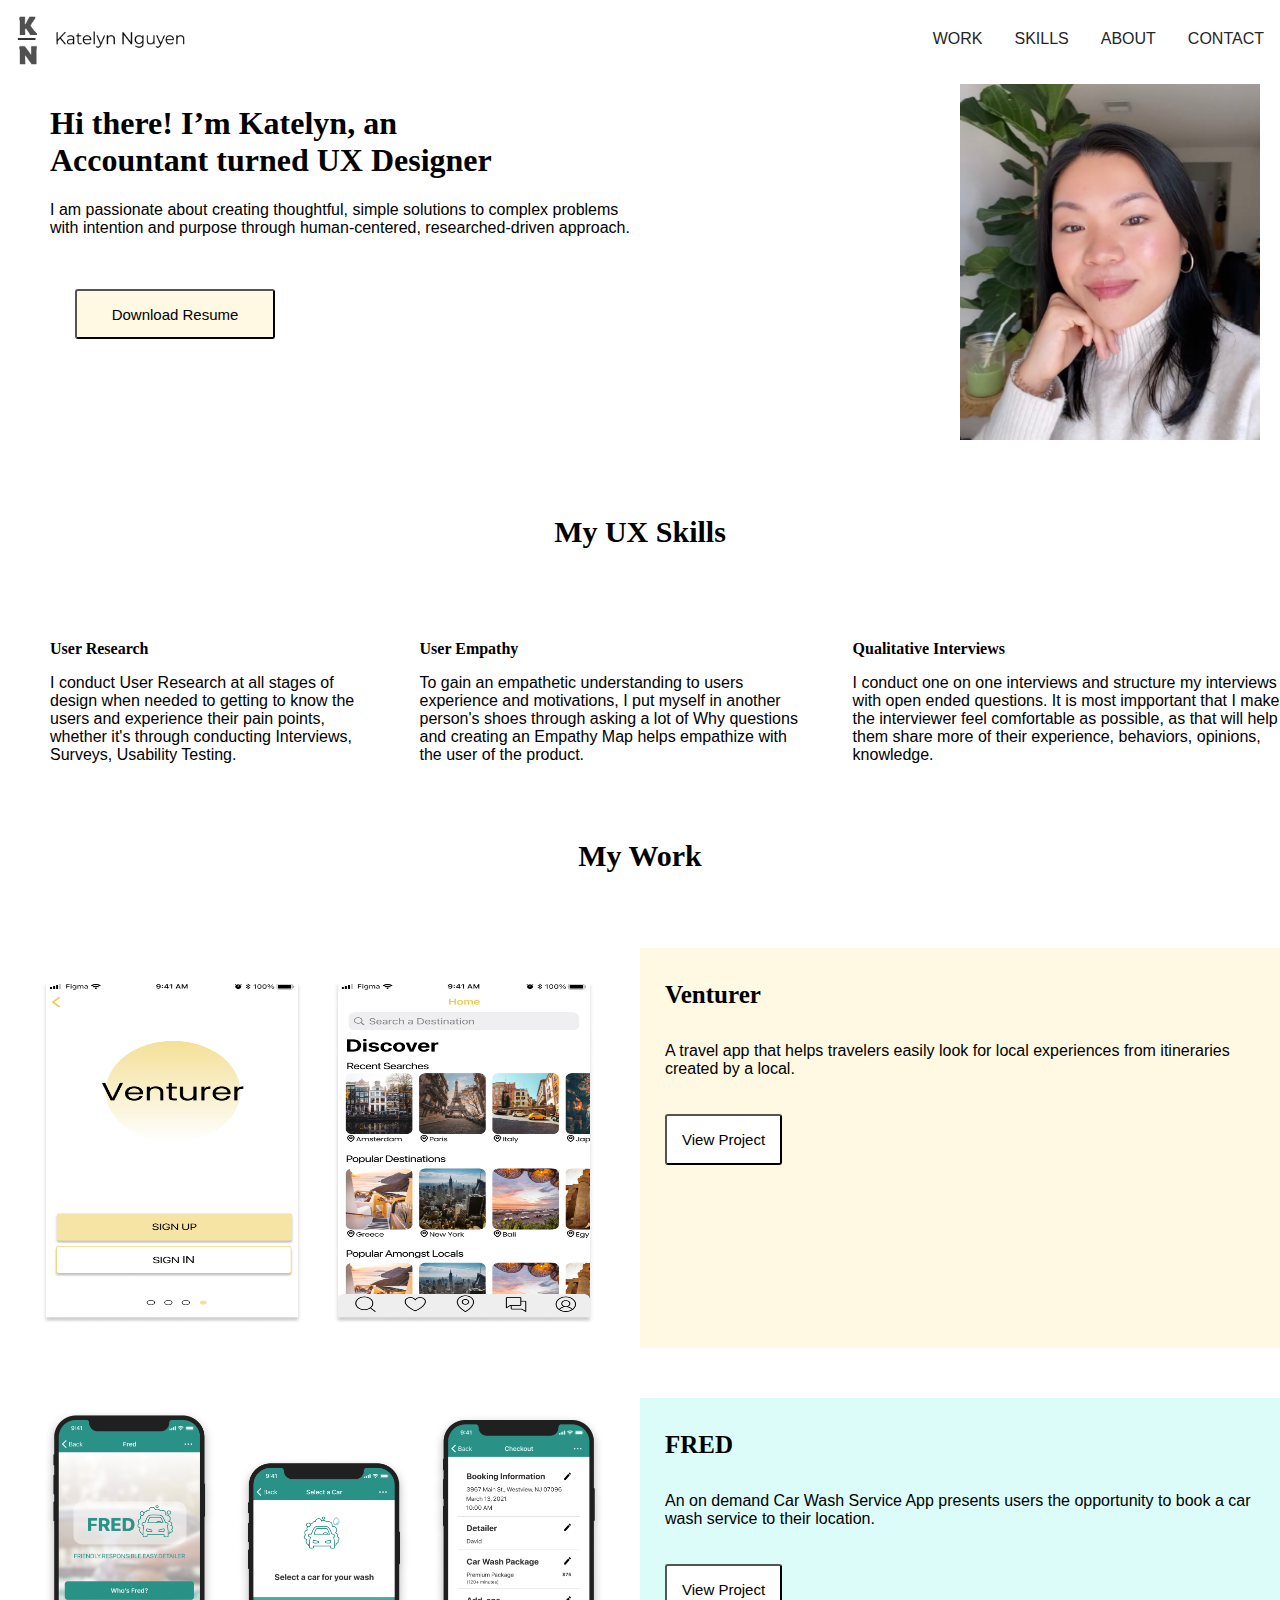
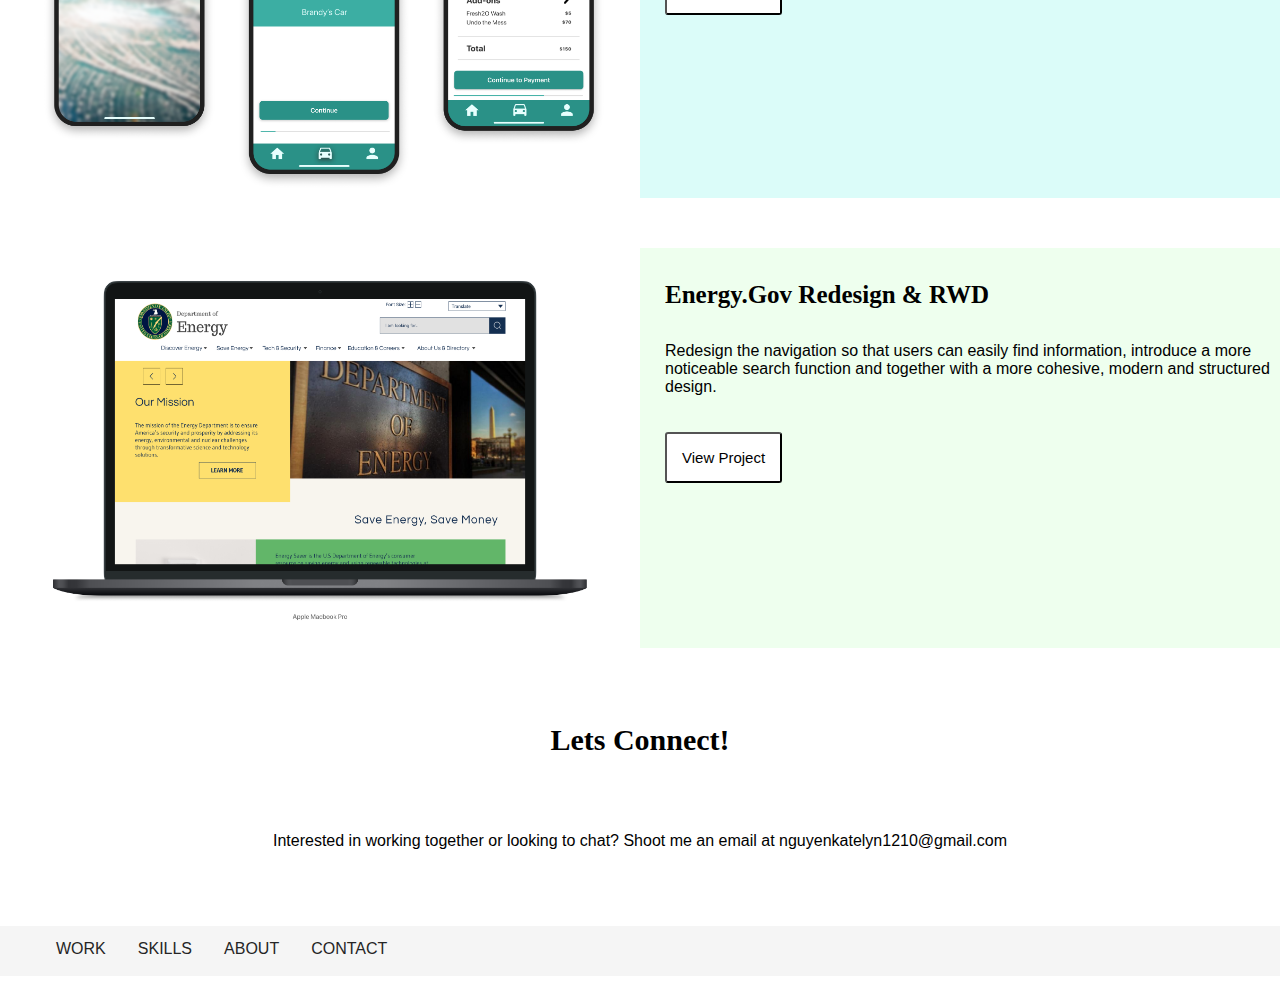
==== index.html @ 66f98d3b "old file" ====
<!DOCTYPE html>
<html lang="en">
<head>
  <link href="./CSS/style.css" rel="stylesheet" type="text/css">
  
  <meta charset="UTF-8">
  <meta name="viewport" content="width=device-width, initial-scale=1.0">
  <title>UX/UI HW19</title>

  <!-- Hotjar Tracking Code for https://katelyntn.github.io/UX_UI_HW_19/ -->
<script>
  (function(h,o,t,j,a,r){
      h.hj=h.hj||function(){(h.hj.q=h.hj.q||[]).push(arguments)};
      h._hjSettings={hjid:2462622,hjsv:6};
      a=o.getElementsByTagName('head')[0];
      r=o.createElement('script');r.async=1;
      r.src=t+h._hjSettings.hjid+j+h._hjSettings.hjsv;
      a.appendChild(r);
  })(window,document,'https://static.hotjar.com/c/hotjar-','.js?sv=');
</script>

</head>

<body>

  <header class="navigation">

    <nav>
        <img src="./images/Logo.png" alt="logo" height=80 width=200>
    <ul class="nav">
      <a href="#Work">Work</a>
      <a href="#Skills">Skills</a>
      <a href="#About">About</a>
      <a href="#Contact">Contact</a>
    </ul>
    
  </nav>
</header>

<div class="scrolling-box">

<section class="herosection">
    
  <div class="introcontainer">
    <h1>Hi there! I’m Katelyn, an Accountant turned UX Designer</H1>
    <p1>I am passionate about creating thoughtful, simple solutions to complex problems with intention and purpose through human-centered, researched-driven approach.</p>
      <button class="dlresumebutton">Download Resume</button>
    </div>

  <div class="imagecontainer">
    <img class="heroImg" src="images/Rectangle 9.png">
    <div>

  </section>

  <section id="Skills">
    <h2>My UX Skills</h2>
    <div class="flexContainer">
      <div>
        <h3>User Research</h3>
        <p2>I conduct User Research at all stages of design when needed to getting to know the users and experience their pain points, whether it's through conducting Interviews, Surveys, Usability Testing.
        </p>
      </div>
      <div>
        <h3>User Empathy</h3>
        <p2>To gain an empathetic understanding to users experience and motivations, I put myself in another person's shoes through asking a lot of Why questions and creating an Empathy Map helps empathize with the user of the product.
        </p>
      </div>
      <div>
        <h3>Qualitative Interviews</h3>
        <p2>I conduct one on one interviews and structure my interviews with open ended questions. It is most impportant that I make the interviewer feel comfortable as possible, as that will help them share more of their experience, behaviors, opinions, knowledge.
        </p>
      </div>
    </div>
    </div>
  </section>


  <section id="Work">
    <h2>My Work</h2>
    <div class="workGrid">

      <div class="img1">
        <img class="myworkimg" src="./images/Venturer.png" alt="project" height=300 width=500>
      </div>
      <div class="project1">
          <h4>Venturer</h4>
          <p>A travel app that helps travelers easily look for local experiences from itineraries created by a local.</p>
            <button>View Project</button>
        </div>

        <div class="img2">
          <img class="myworkimg" src="./images/FRED.png" alt="project" height=300 width=500>
        </div>
        <div class="project2">
          <h4>FRED</h4>
          <p>An on demand Car Wash Service App presents users the opportunity to book a car wash service to their location.</p>
            <button>View Project</button>
        </div>

        <div class="img3">
          <img class="myworkimg" src="./images/Energy.gov.png" alt="project" height=300 width=500>
        </div>
          <div class="project3">
          <h4>Energy.Gov Redesign & RWD</h4>
          <p>Redesign the navigation so that users can easily find information, introduce a more noticeable search function and together with a more cohesive, modern and structured design. </p>
          <button>View Project</button>
       </div>
      </div>
    </section>

    <section id="Contact">
      <h2>Lets Connect!</h2>
      <p3>Interested in working together or looking to chat? 
        Shoot me an email at nguyenkatelyn1210@gmail.com</p3>
    </section>

  </div>

<footer>
  <ul class="footer">
    <li><a href="#work">Work</a></li>
    <li><a href="#skills">Skills</a></li>
    <li><a href="#about">About</a></li>
    <li><a href="#contact">Contact</a></li>
  </ul>
</footer>
</body>

<script src="https://code.jquery.com/jquery-3.4.1.min.js"></script>
<script src="js/index.js"></script>

</html>
---- CSS/style.css ----
body{
    background-color:white;
    max-width: 1300px;
    margin: auto;
    height: 100vh;
  }

  .scolling-box {
    scroll-behavior: smooth;
  }
 
  ul {
    display:flex;
    float: right;
    height: 50px;
    list-style-type: none;
    background-color:white;
  }
  
  .footer {
    display:flex;
    width: 100%;
    flex-direction: row;
    list-style-type: none;
    background-color:whitesmoke;
    float:left;
  }
  
  .herosection {
    display: flex;
    width: 100%
  }

  .introcontainer {
  flex-direction:column;
  width:80%;
  }

  .imagecontainer {
  flex-direction:column;
  }
  
 a {
    display: inline-block;
    font-family:'Mulish', sans-serif;
    font-weight: 100;
    color:#252525;
    text-align: center;
    padding: 14px 16px;
    text-decoration:none;
    text-transform:uppercase;
  }
  
 a:hover {
    color:rgb(255, 191, 71);
  }

    
    .div1 {
      width: 100%;
      height: 500px;
      border: 2px black;
      background-color:white;

    }
    .heroImg {
      width: 300px;
      display:inline-block;
      float: right;
      margin-right: 20px;
    }


    .div2 {
      width: 500px;
      height: 500px;
      border: 2ps black;
    }
    
    h1 {
      display:inline-flex;
      font-family: 'Lora', serif;
      font-size:xx-large;
      margin-left:50px;
      width:450px;
    }

    p1 {
      display: flex;
      flex-direction: column;
      font-family:'Mulish', sans-serif;
      font-size: 16px;
      font-weight: 100;
      width: 600px;
      height: 200px;
      margin-left: 50px;
    }

  .dlresumebutton{
    width:200px;
    height: 50px;
    background-color:#FFF9E3;
    border-radius:3px;
  }

  button:hover {
    background-color:black;
    color:whitesmoke;
  }

  /* <!--  My UX Skills section coded using CSS flex --> */

  .flexContainer{
    display: inline-flex;
    flex-direction:row;
  }

  h2 {
    font-family:'Lora', serif;
    font-size:30px;
    text-align:center;
    padding:50px;
  }

  h3 {
    font-family:'Lora', serif;
    font-size:16px;
    margin-left: 50px;
  }

  section p2 {
    display:flex;
    font-family:'Mulish', sans-serif;
    font-weight: 100;
    width: 30% 30% 30%;
    margin-left: 50px;
  }

  /* <!-- My Work Section Constructed using CSS Grid --> */
  .workGrid {
    display: grid;
    grid-template-columns: 50% 50%;
    grid-template-rows: 400px 400px 400px;
    grid-row-gap: 50px;
  }

  .workGrid img {
    width: 100%;
    height: 100%;
    display: block;
  }

  .project1{
    background-color:#FFF9E3;

  }

  .project2{
    background-color:#DBFCF9;
  }

  .project3{
    background-color:#EEFFEE;
  }

  h4{
    font-size:25px;
    margin-left: 25px;
  }

  .workGrid p{
    margin-left: 25px;
    font-family:'Mulish', sans-serif;
    font-weight: 100;
  }


  button{
    padding: 15px;
    margin-top: 20px;
    margin-left: 25px;
    background-color:white;
    font-size: 15px;
    border-radius: 3px;
  }

  p3 {
    display: block;
    text-align: center;
    margin-bottom: 60px;
    font-family:'Mulish', sans-serif;
    font-weight: 100;

  }
  

  @media only screen and (max-width:600px){
    .flexContainer {
      flex-direction: column;
    }

    .introContainer {
      flex-direction: column;
    }

    .workGrid{
      grid-template-columns:1fr;
    }

    .herosection {
      flex-direction: column;
      line-height:150%;
    }

  }
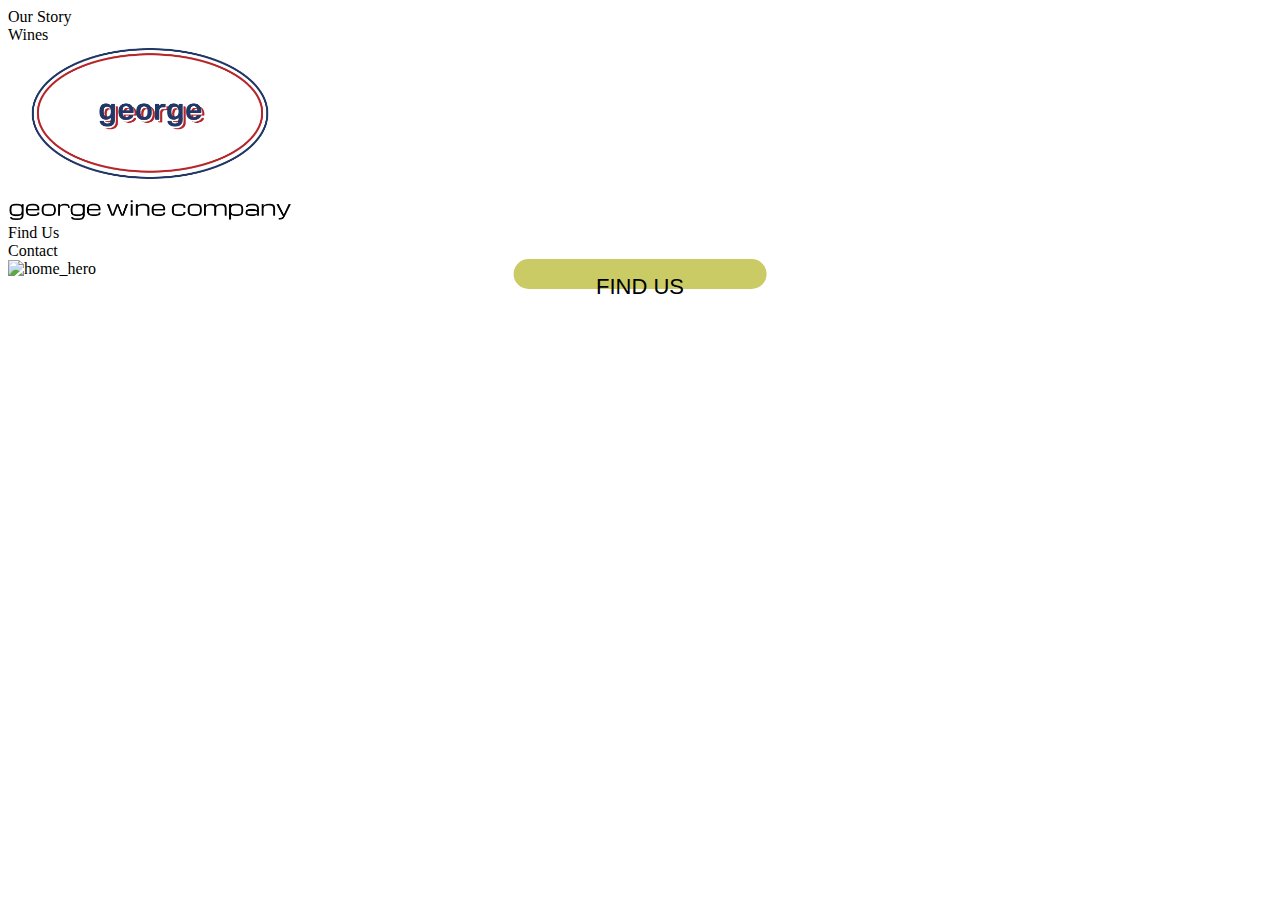
==== commit f132345b: "Add files via upload" ====
--- a/index.html
+++ b/index.html
@@ -6,7 +6,7 @@
   <meta charset="UTF-8">
   <meta name="viewport" content="width=device-width, initial-scale=1.0">
   <title>UX/UI HW19</title>
-
+  <link href="https://cdn.jsdelivr.net/npm/bootstrap@5.0.2/dist/css/bootstrap.min.css" rel="stylesheet" integrity="sha384-EVSTQN3/azprG1Anm3QDgpJLIm9Nao0Yz1ztcQTwFspd3yD65VohhpuuCOmLASjC" crossorigin="anonymous">
   <!-- Hotjar Tracking Code for https://katelyntn.github.io/UX_UI_HW_19/ -->
 <script>
   (function(h,o,t,j,a,r){
@@ -22,109 +22,26 @@
 </head>
 
 <body>
+<div class="container">
+  <div class="row my-custom-row justify-content-center align-items-center">
+    <div class="col">Our Story</div>
+    <div class="col">Wines</div>
+    <div class="col"><img src="./images/george_logo_primary.png" alt="george_logo" height="176px"></div>
+    <div class="col">Find Us</div>
+    <div class="col">Contact</div>
+  </div>
+</div>
+  
+<div class="hero">
+  <span class="border-top"></span>
+  <span class="border border-1"></span>
 
-  <header class="navigation">
-
-    <nav>
-        <img src="./images/Logo.png" alt="logo" height=80 width=200>
-    <ul class="nav">
-      <a href="#Work">Work</a>
-      <a href="#Skills">Skills</a>
-      <a href="#About">About</a>
-      <a href="#Contact">Contact</a>
-    </ul>
-    
-  </nav>
-</header>
-
-<div class="scrolling-box">
-
-<section class="herosection">
-    
-  <div class="introcontainer">
-    <h1>Hi there! I’m Katelyn, an Accountant turned UX Designer</H1>
-    <p1>I am passionate about creating thoughtful, simple solutions to complex problems with intention and purpose through human-centered, researched-driven approach.</p>
-      <button class="dlresumebutton">Download Resume</button>
+  <div class="row">
+    <img src="./images/hero_home.png" class="img-fluid" alt="home_hero">
+    <button class="btn">FIND US</button>
     </div>
-
-  <div class="imagecontainer">
-    <img class="heroImg" src="images/Rectangle 9.png">
-    <div>
-
-  </section>
-
-  <section id="Skills">
-    <h2>My UX Skills</h2>
-    <div class="flexContainer">
-      <div>
-        <h3>User Research</h3>
-        <p2>I conduct User Research at all stages of design when needed to getting to know the users and experience their pain points, whether it's through conducting Interviews, Surveys, Usability Testing.
-        </p>
-      </div>
-      <div>
-        <h3>User Empathy</h3>
-        <p2>To gain an empathetic understanding to users experience and motivations, I put myself in another person's shoes through asking a lot of Why questions and creating an Empathy Map helps empathize with the user of the product.
-        </p>
-      </div>
-      <div>
-        <h3>Qualitative Interviews</h3>
-        <p2>I conduct one on one interviews and structure my interviews with open ended questions. It is most impportant that I make the interviewer feel comfortable as possible, as that will help them share more of their experience, behaviors, opinions, knowledge.
-        </p>
-      </div>
-    </div>
-    </div>
-  </section>
-
-
-  <section id="Work">
-    <h2>My Work</h2>
-    <div class="workGrid">
-
-      <div class="img1">
-        <img class="myworkimg" src="./images/Venturer.png" alt="project" height=300 width=500>
-      </div>
-      <div class="project1">
-          <h4>Venturer</h4>
-          <p>A travel app that helps travelers easily look for local experiences from itineraries created by a local.</p>
-            <button>View Project</button>
-        </div>
-
-        <div class="img2">
-          <img class="myworkimg" src="./images/FRED.png" alt="project" height=300 width=500>
-        </div>
-        <div class="project2">
-          <h4>FRED</h4>
-          <p>An on demand Car Wash Service App presents users the opportunity to book a car wash service to their location.</p>
-            <button>View Project</button>
-        </div>
-
-        <div class="img3">
-          <img class="myworkimg" src="./images/Energy.gov.png" alt="project" height=300 width=500>
-        </div>
-          <div class="project3">
-          <h4>Energy.Gov Redesign & RWD</h4>
-          <p>Redesign the navigation so that users can easily find information, introduce a more noticeable search function and together with a more cohesive, modern and structured design. </p>
-          <button>View Project</button>
-       </div>
-      </div>
-    </section>
-
-    <section id="Contact">
-      <h2>Lets Connect!</h2>
-      <p3>Interested in working together or looking to chat? 
-        Shoot me an email at nguyenkatelyn1210@gmail.com</p3>
-    </section>
-
   </div>
-
-<footer>
-  <ul class="footer">
-    <li><a href="#work">Work</a></li>
-    <li><a href="#skills">Skills</a></li>
-    <li><a href="#about">About</a></li>
-    <li><a href="#contact">Contact</a></li>
-  </ul>
-</footer>
+</div>
 </body>
 
 <script src="https://code.jquery.com/jquery-3.4.1.min.js"></script>
--- a/CSS/style.css
+++ b/CSS/style.css
@@ -1,216 +1,50 @@
+/* Container needed to position the button. Adjust the width as needed */
+.hero {
+  position: relative;
+  width: 100%;
+}
 
-body{
-    background-color:white;
-    max-width: 1300px;
-    margin: auto;
-    height: 100vh;
-  }
+/* Make the image responsive */
+.hero img {
+  width: 100%;
+  height: auto;
+}
 
-  .scolling-box {
-    scroll-behavior: smooth;
-  }
- 
-  ul {
-    display:flex;
-    float: right;
-    height: 50px;
-    list-style-type: none;
-    background-color:white;
-  }
-  
-  .footer {
-    display:flex;
-    width: 100%;
-    flex-direction: row;
-    list-style-type: none;
-    background-color:whitesmoke;
-    float:left;
-  }
-  
-  .herosection {
-    display: flex;
-    width: 100%
-  }
+/* Style the button and place it in the middle of the container/image */
+.hero .btn {
+  text-align: center;
+  width: 20%;
+  height: 10%;
+  position: absolute;
+  top: 80%;
+  left: 50%;
+  transform: translate(-50%, -50%);
+  -ms-transform: translate(-50%, -50%);
+  background-color: #CACB65;
+  color: black;
+  font-size: 22px;
+  padding: 15px 24px;
+  border: none;
+  cursor: pointer;
+  border-radius: 25px;
+}
+.btn {
+  text-align: center;}
 
-  .introcontainer {
-  flex-direction:column;
-  width:80%;
-  }
-
-  .imagecontainer {
-  flex-direction:column;
-  }
-  
- a {
-    display: inline-block;
-    font-family:'Mulish', sans-serif;
-    font-weight: 100;
-    color:#252525;
-    text-align: center;
-    padding: 14px 16px;
-    text-decoration:none;
-    text-transform:uppercase;
-  }
-  
- a:hover {
-    color:rgb(255, 191, 71);
-  }
-
-    
-    .div1 {
-      width: 100%;
-      height: 500px;
-      border: 2px black;
-      background-color:white;
-
-    }
-    .heroImg {
-      width: 300px;
-      display:inline-block;
-      float: right;
-      margin-right: 20px;
-    }
-
-
-    .div2 {
-      width: 500px;
-      height: 500px;
-      border: 2ps black;
-    }
-    
-    h1 {
-      display:inline-flex;
-      font-family: 'Lora', serif;
-      font-size:xx-large;
-      margin-left:50px;
-      width:450px;
-    }
-
-    p1 {
-      display: flex;
-      flex-direction: column;
-      font-family:'Mulish', sans-serif;
-      font-size: 16px;
-      font-weight: 100;
-      width: 600px;
-      height: 200px;
-      margin-left: 50px;
-    }
-
-  .dlresumebutton{
-    width:200px;
-    height: 50px;
-    background-color:#FFF9E3;
-    border-radius:3px;
-  }
-
-  button:hover {
-    background-color:black;
-    color:whitesmoke;
-  }
-
-  /* <!--  My UX Skills section coded using CSS flex --> */
-
-  .flexContainer{
-    display: inline-flex;
-    flex-direction:row;
-  }
-
-  h2 {
-    font-family:'Lora', serif;
-    font-size:30px;
-    text-align:center;
-    padding:50px;
-  }
-
-  h3 {
-    font-family:'Lora', serif;
-    font-size:16px;
-    margin-left: 50px;
-  }
-
-  section p2 {
-    display:flex;
-    font-family:'Mulish', sans-serif;
-    font-weight: 100;
-    width: 30% 30% 30%;
-    margin-left: 50px;
-  }
-
-  /* <!-- My Work Section Constructed using CSS Grid --> */
-  .workGrid {
-    display: grid;
-    grid-template-columns: 50% 50%;
-    grid-template-rows: 400px 400px 400px;
-    grid-row-gap: 50px;
-  }
-
-  .workGrid img {
-    width: 100%;
-    height: 100%;
-    display: block;
-  }
-
-  .project1{
-    background-color:#FFF9E3;
-
-  }
-
-  .project2{
-    background-color:#DBFCF9;
-  }
-
-  .project3{
-    background-color:#EEFFEE;
-  }
-
-  h4{
-    font-size:25px;
-    margin-left: 25px;
-  }
-
-  .workGrid p{
-    margin-left: 25px;
-    font-family:'Mulish', sans-serif;
-    font-weight: 100;
-  }
-
-
-  button{
-    padding: 15px;
-    margin-top: 20px;
-    margin-left: 25px;
-    background-color:white;
-    font-size: 15px;
-    border-radius: 3px;
-  }
-
-  p3 {
-    display: block;
-    text-align: center;
-    margin-bottom: 60px;
-    font-family:'Mulish', sans-serif;
-    font-weight: 100;
-
-  }
-  
-
-  @media only screen and (max-width:600px){
-    .flexContainer {
-      flex-direction: column;
-    }
-
-    .introContainer {
-      flex-direction: column;
-    }
-
-    .workGrid{
-      grid-template-columns:1fr;
-    }
-
-    .herosection {
-      flex-direction: column;
-      line-height:150%;
-    }
-
-  }+.hero .btn:hover {
+  box-shadow: 0 4px 8px 0 rgba(0, 0, 0, 0.2), 0 6px 20px 0 rgba(0, 0, 0, 0.19);
+  width: 20%;
+  height: 10%;
+  position: absolute;
+  top: 80%;
+  left: 50%;
+  transform: translate(-50%, -50%);
+  -ms-transform: translate(-50%, -50%);
+  background-color: #CACB65;
+  color: black;
+  font-size: 22px;
+  padding: 15px 24px;
+  border: none;
+  cursor: pointer;
+  border-radius: 20px;
+}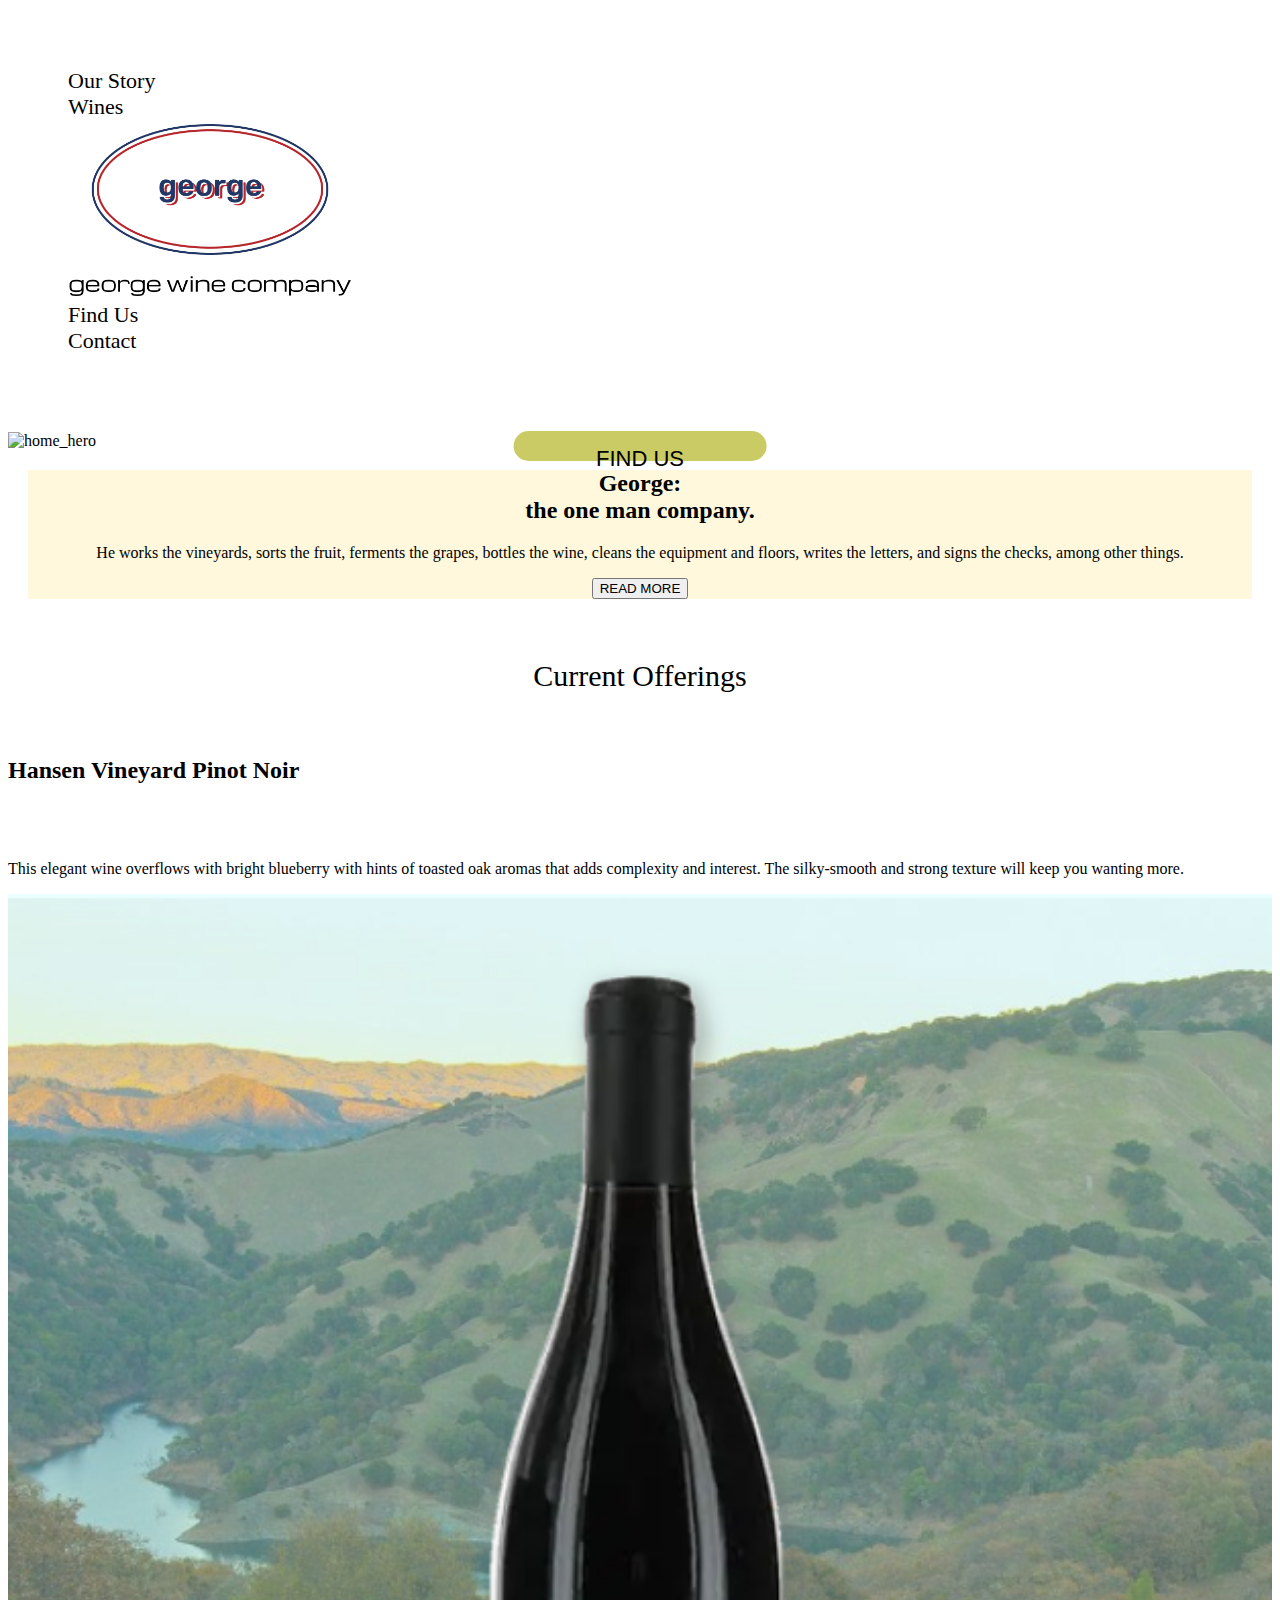
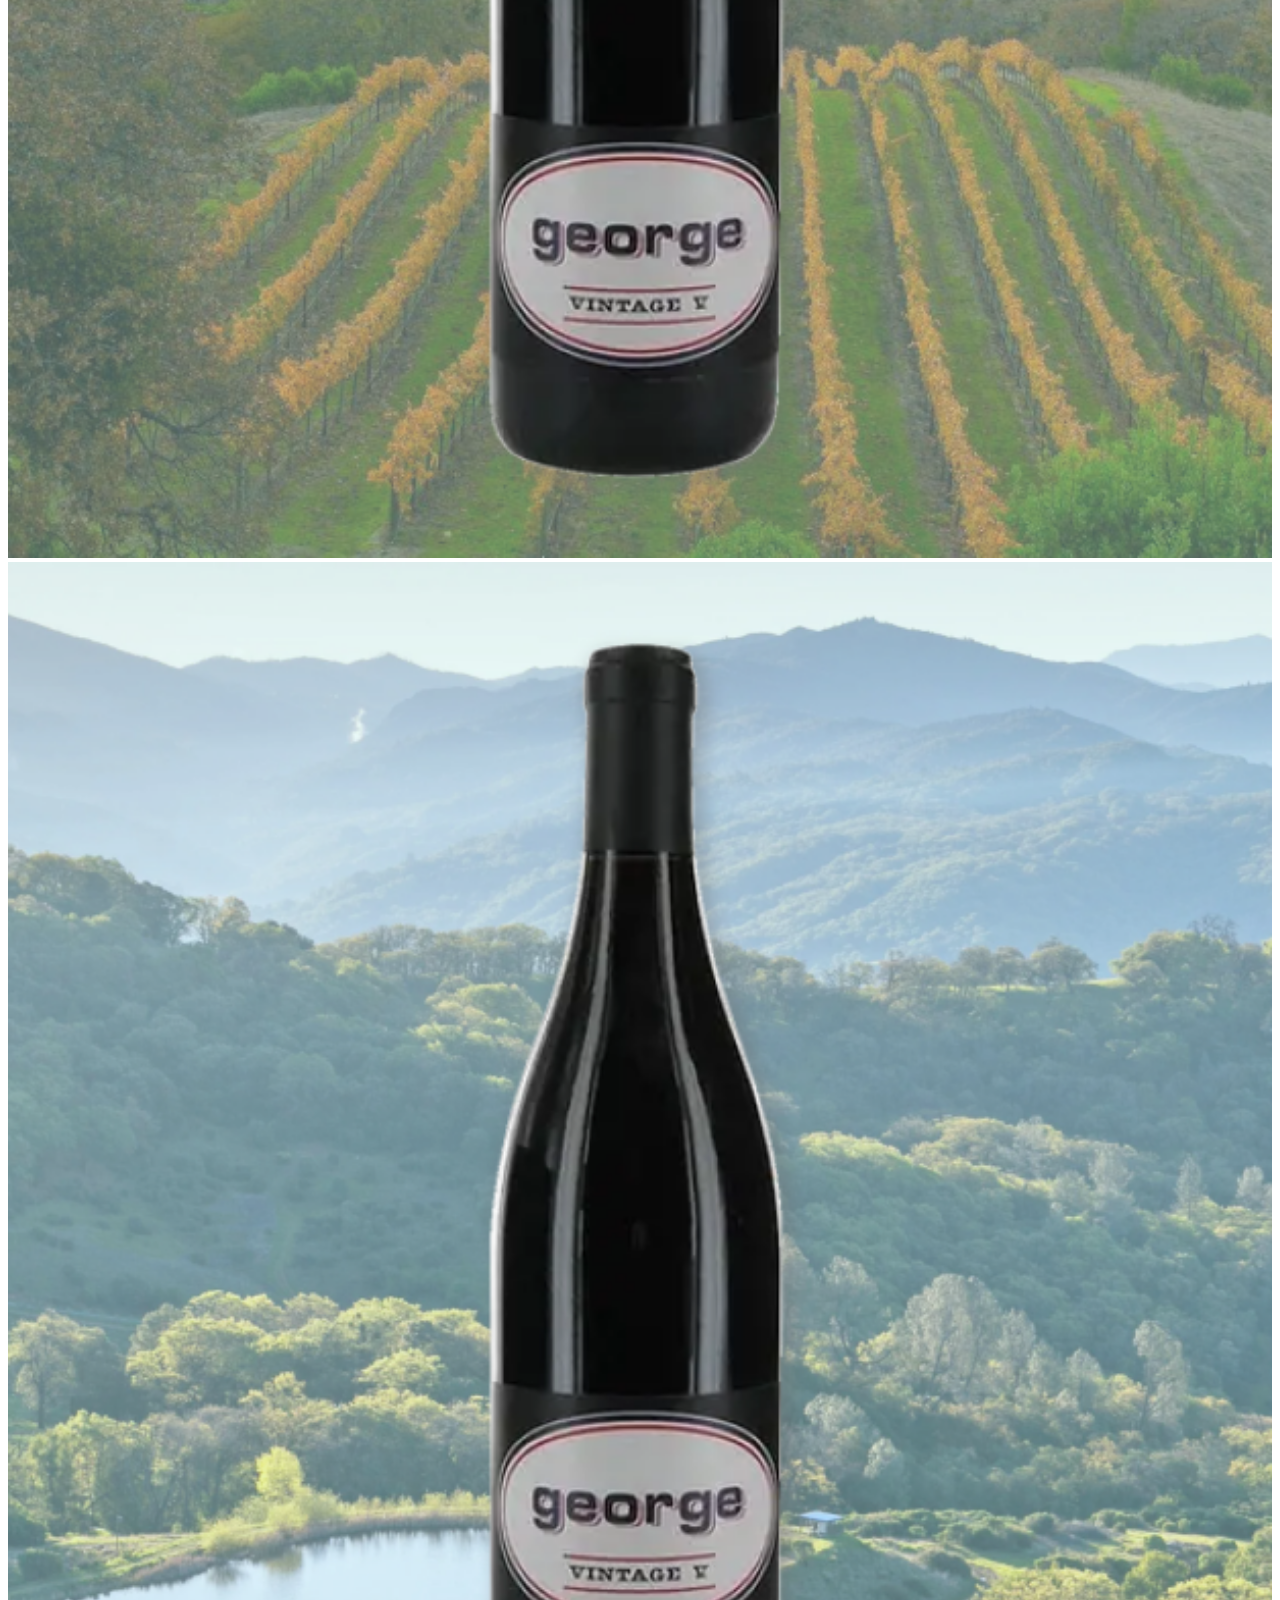
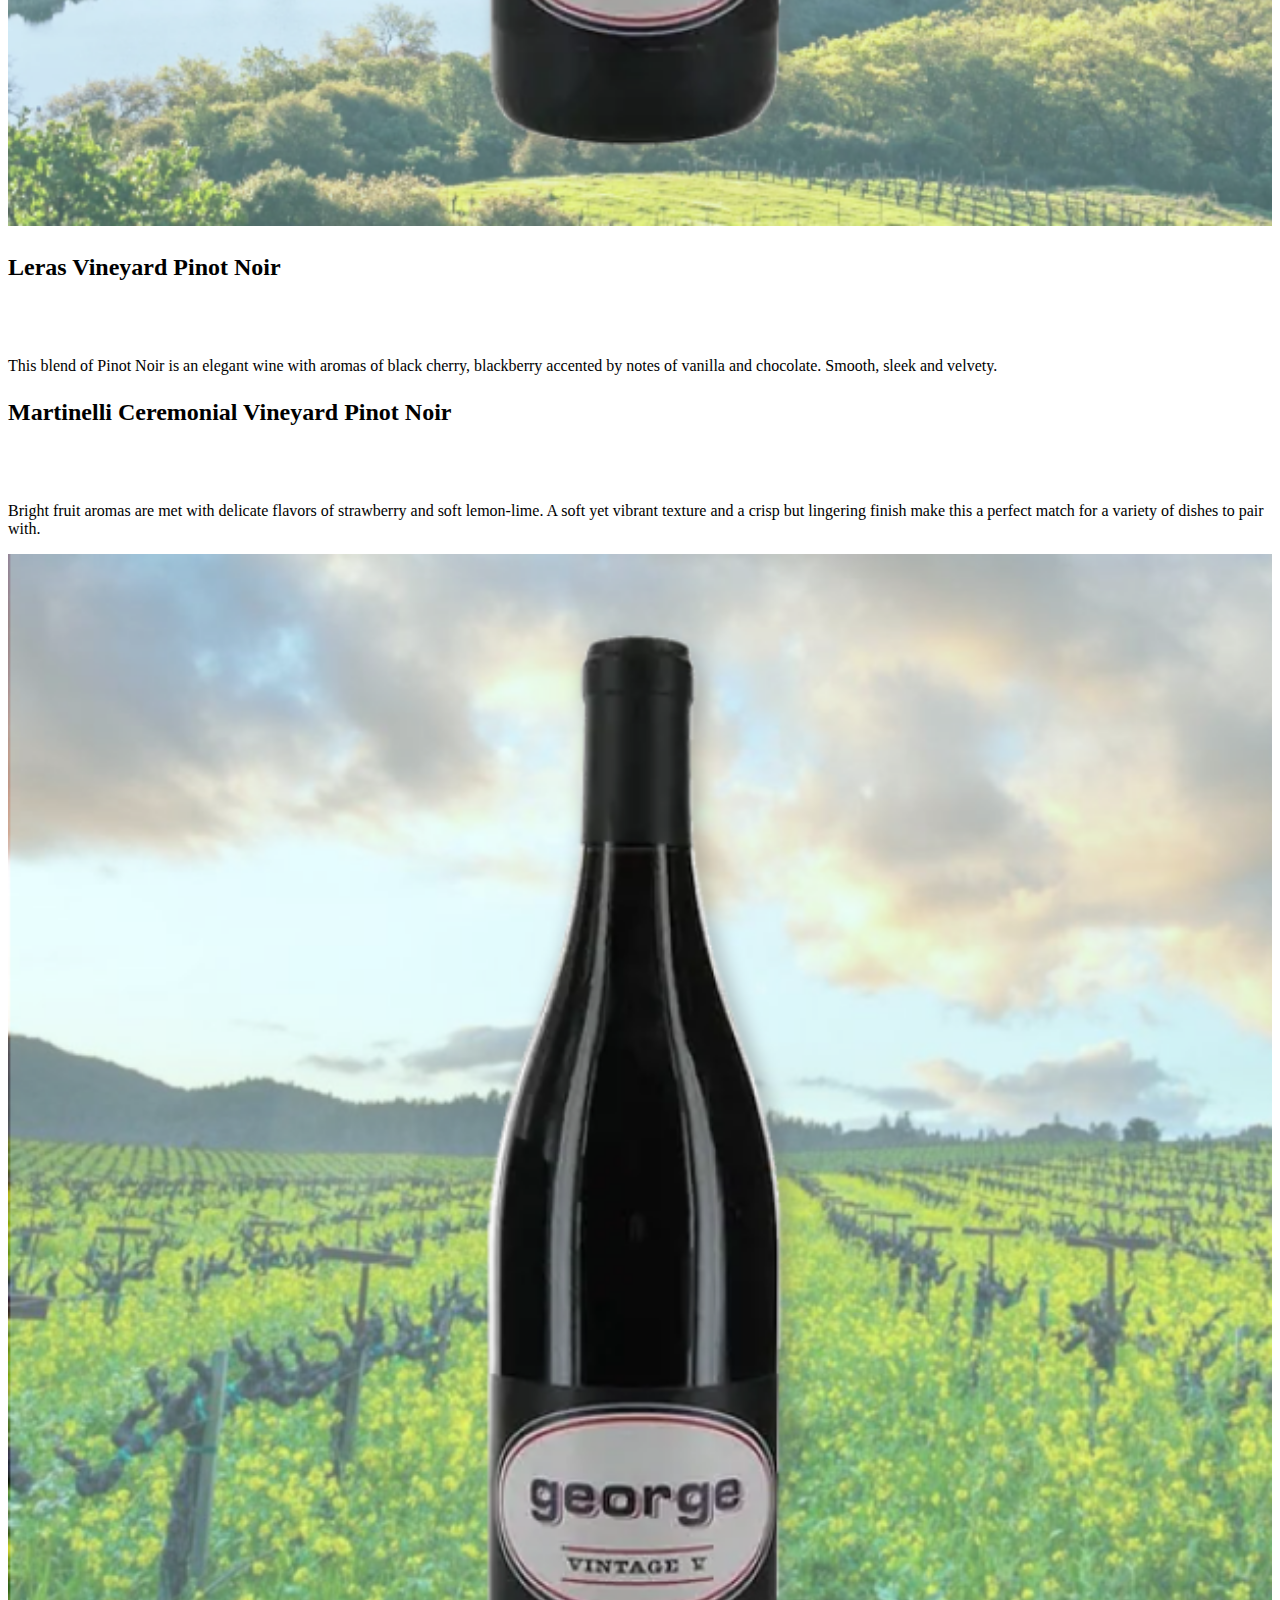
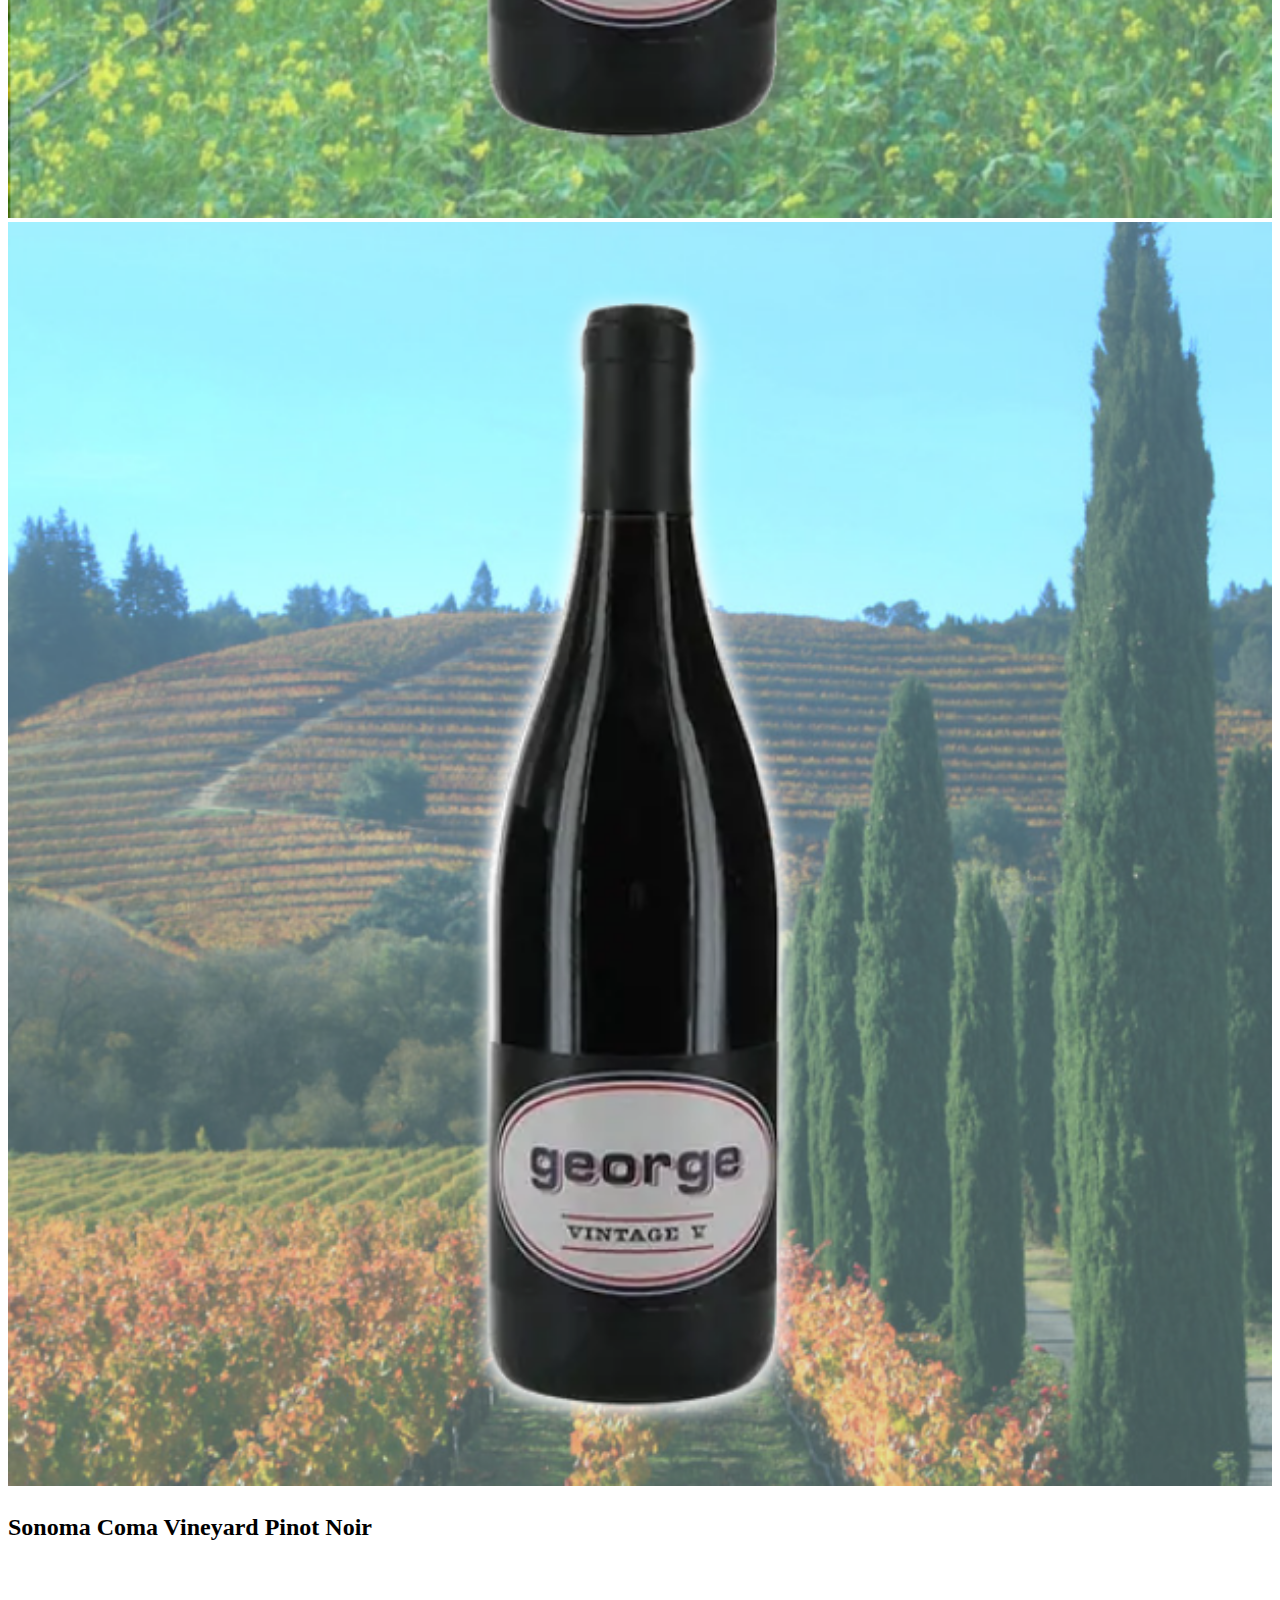
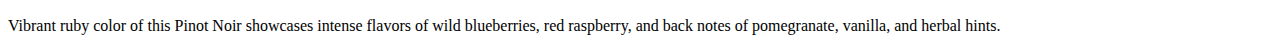
==== commit 4cb001bd: "updated homepage" ====
--- a/index.html
+++ b/index.html
@@ -22,8 +22,8 @@
 </head>
 
 <body>
-<div class="container">
-  <div class="row my-custom-row justify-content-center align-items-center">
+<div class="container-fluid">
+  <div class="row header-nav justify-content-center align-items-center">
     <div class="col">Our Story</div>
     <div class="col">Wines</div>
     <div class="col"><img src="./images/george_logo_primary.png" alt="george_logo" height="176px"></div>
@@ -31,7 +31,7 @@
     <div class="col">Contact</div>
   </div>
 </div>
-  
+  <br>
 <div class="hero">
   <span class="border-top"></span>
   <span class="border border-1"></span>
@@ -42,9 +42,82 @@
     </div>
   </div>
 </div>
-</body>
+<div class="container-fluid">
+  <div class="row about-george">
+    <div class="col-6">
+    <h2>
+      George:
+      <br>
+      the one man company.
+    </h2>
+    <p>
+      He works the vineyards, sorts the fruit, ferments the grapes, bottles the wine, cleans the equipment and floors, writes the letters, and signs the checks, among other things.
+    </p>
+    <div class="row read-more">
+      <button type="btn">READ MORE</button>
+    </div>
+    </div>
+  </div>
 
+
+<div class="container">
+  <div class="row current-offerings">
+    <div class="col">Current Offerings</div>
+  </div>
+</div>
+
+    <div class="row wine-info justify-content-center align-items-center">
+      <div class="col-xs-8 col-sm-6" >
+        <h3>Hansen Vineyard Pinot Noir</h3>
+        <br>
+        <br>
+    <p>This elegant wine overflows with bright blueberry with hints of toasted oak aromas that adds complexity and interest. The silky-smooth and strong texture will keep you wanting more.
+    </p>
+      </div>
+      <div class="col-xs-4 col-sm-6"><img src="./images/wine_1.png" alt="wine_1" width="100%">
+      </div>
+    </div>
+
+    <div class="row wine-info justify-content-center align-items-center">
+      <div class="col-xs-4 col-sm-6"><img src="./images/wine_2.png" alt="wine_2" width="100%">
+      </div>
+      <div class="col-xs-8 col-sm-6" >
+        <h3>Leras Vineyard Pinot Noir</h3>
+        <br>
+        <br>
+        <p>This blend of Pinot Noir is an elegant wine with aromas of black cherry, blackberry accented by notes of vanilla and chocolate.  Smooth, sleek and velvety.
+        </p>
+      </div>
+    </div>
+
+    <div class="row wine-info justify-content-center align-items-center">
+      <div class="col-xs-8 col-sm-6" >
+        <h3>Martinelli Ceremonial Vineyard Pinot Noir</h3>
+        <br>
+        <br>
+        <p>Bright fruit aromas are met with delicate flavors of strawberry and soft lemon-lime. A soft yet vibrant texture and a crisp but lingering finish make this a perfect match for a variety of dishes to pair with.
+        </p>
+      </div>
+      <div class="col-xs-4 col-sm-6"><img src="./images/wine_3.png" alt="wine_3" width="100%">
+      </div>
+  </div>
+
+  <div class="row wine-info justify-content-center align-items-center">
+    <div class="col-xs-4 col-sm-6"><img src="./images/wine_4.png" alt="wine_4" width="100%">
+    </div>
+    <div class="col-xs-8 col-sm-6" >
+      <h3>Sonoma Coma Vineyard Pinot Noir</h3>
+      <br>
+      <br>
+      <p>Vibrant ruby color of this Pinot Noir showcases intense flavors of wild blueberries, red raspberry, and back notes of pomegranate, vanilla, and herbal hints.
+      </p>
+      </div>
+  </div>
+</div>
 <script src="https://code.jquery.com/jquery-3.4.1.min.js"></script>
 <script src="js/index.js"></script>
 
+</body>
+
+
 </html>--- a/CSS/style.css
+++ b/CSS/style.css
@@ -1,4 +1,10 @@
 /* Container needed to position the button. Adjust the width as needed */
+.header-nav{
+  font-family: montserrat;
+  font-size: 22px;
+  padding: 60px;
+}
+
 .hero {
   position: relative;
   width: 100%;
@@ -28,11 +34,41 @@
   cursor: pointer;
   border-radius: 25px;
 }
-.btn {
-  text-align: center;}
 
 .hero .btn:hover {
   box-shadow: 0 4px 8px 0 rgba(0, 0, 0, 0.2), 0 6px 20px 0 rgba(0, 0, 0, 0.19);
+  width: 20%;
+  height: 10%;
+  position: absolute;
+  top: 80%;
+  left: 50%;
+  transform: translate(-50%, -50%);
+  -ms-transform: translate(-50%, -50%);
+  background-color: #CACB65;
+  color: black;
+  font-weight: bold;
+  font-size: 22px;
+  padding: 15px 24px;
+  border: none;
+  cursor: pointer;
+  border-radius: 25px;
+}
+
+.about-george{
+  background-color:cornsilk;
+  justify-content: center;
+  align-items: center;
+  margin: 20px;
+  text-align: center;
+  font-family: Cormorant;
+}
+
+.about-george p{
+  font-family: montserrat;
+}
+
+.read-more .btn {
+  text-align: center;
   width: 20%;
   height: 10%;
   position: absolute;
@@ -46,5 +82,24 @@
   padding: 15px 24px;
   border: none;
   cursor: pointer;
-  border-radius: 20px;
+  border-radius: 25px;
+}
+
+.current-offerings{
+  justify-content: center;
+  align-items: center;
+  padding: 40px;
+  text-align: center;
+  font-size: 30px;
+  font-family: Cormorant;
+}
+
+.wine-info h3{
+  font-family: cormorant;
+  font-weight: bold;
+  font-size: 24px;
+}
+
+.wine-info p{
+  font-family: montserrat;
 }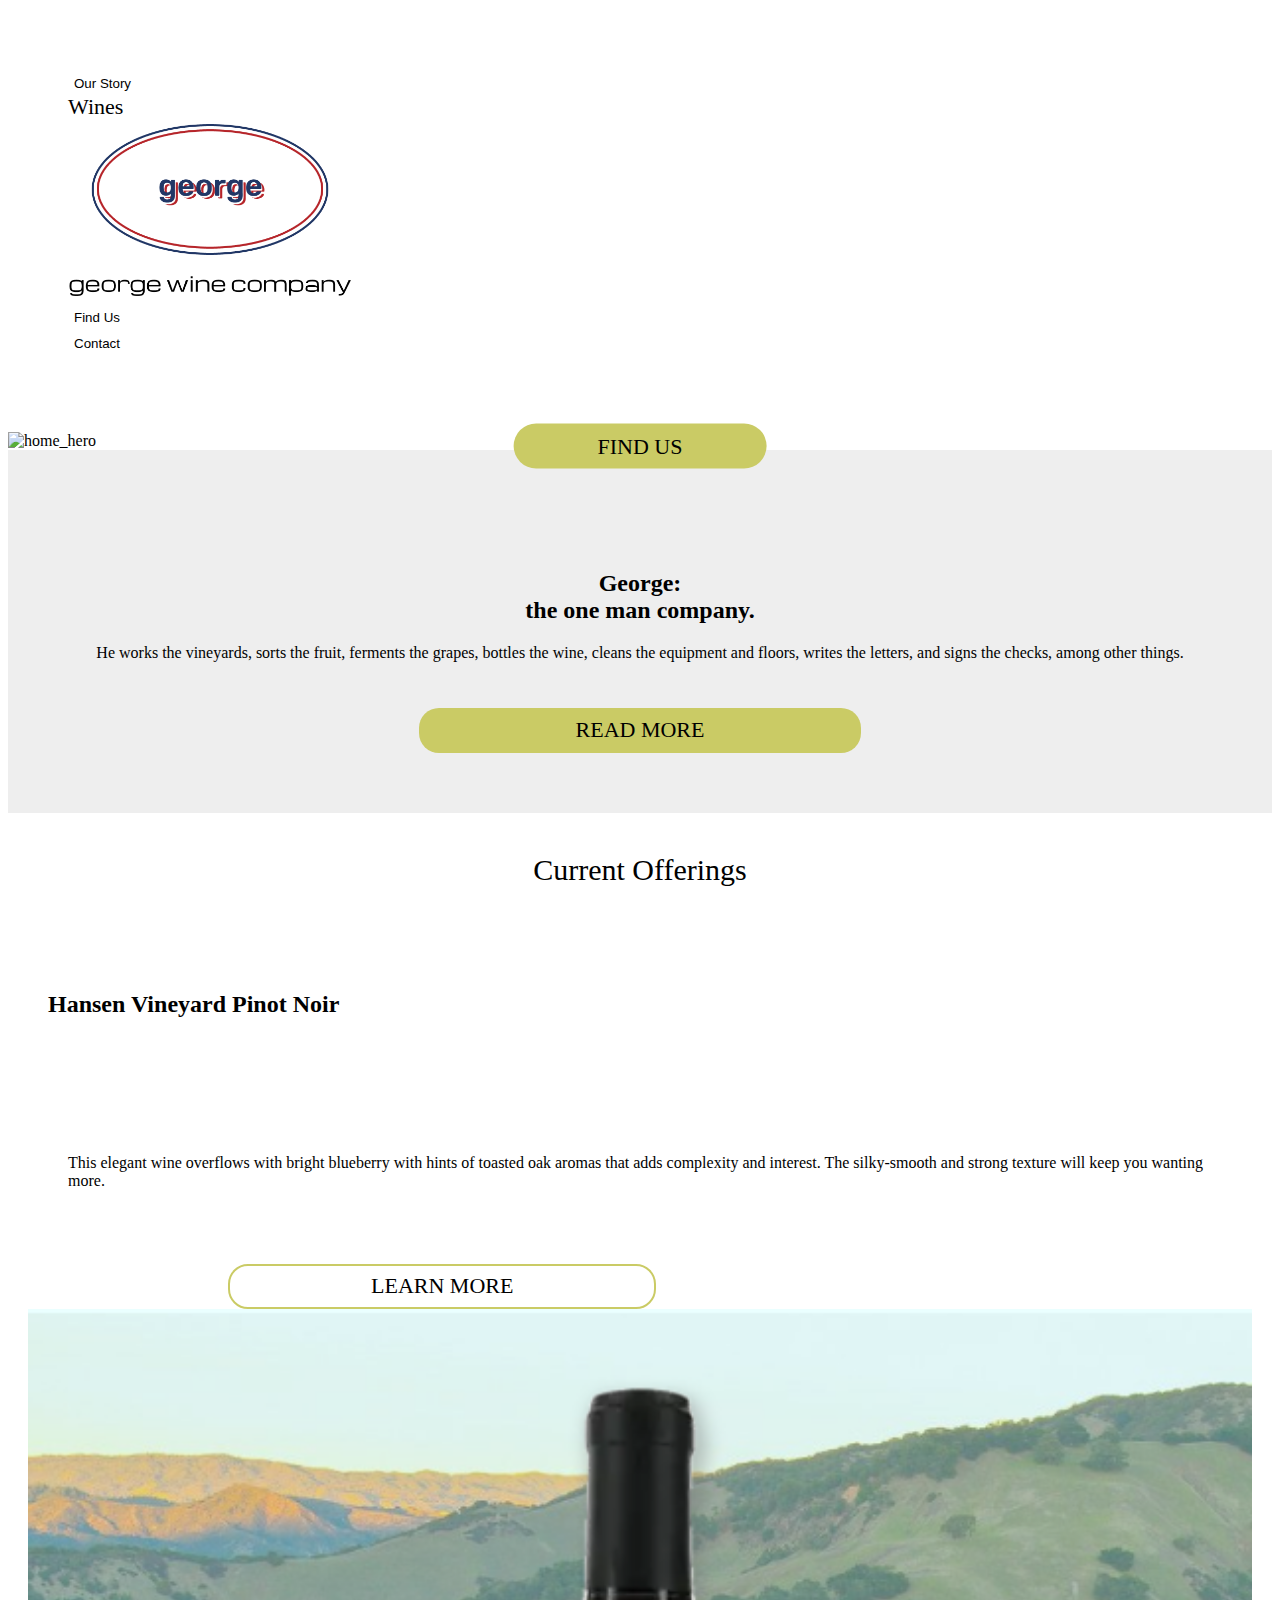
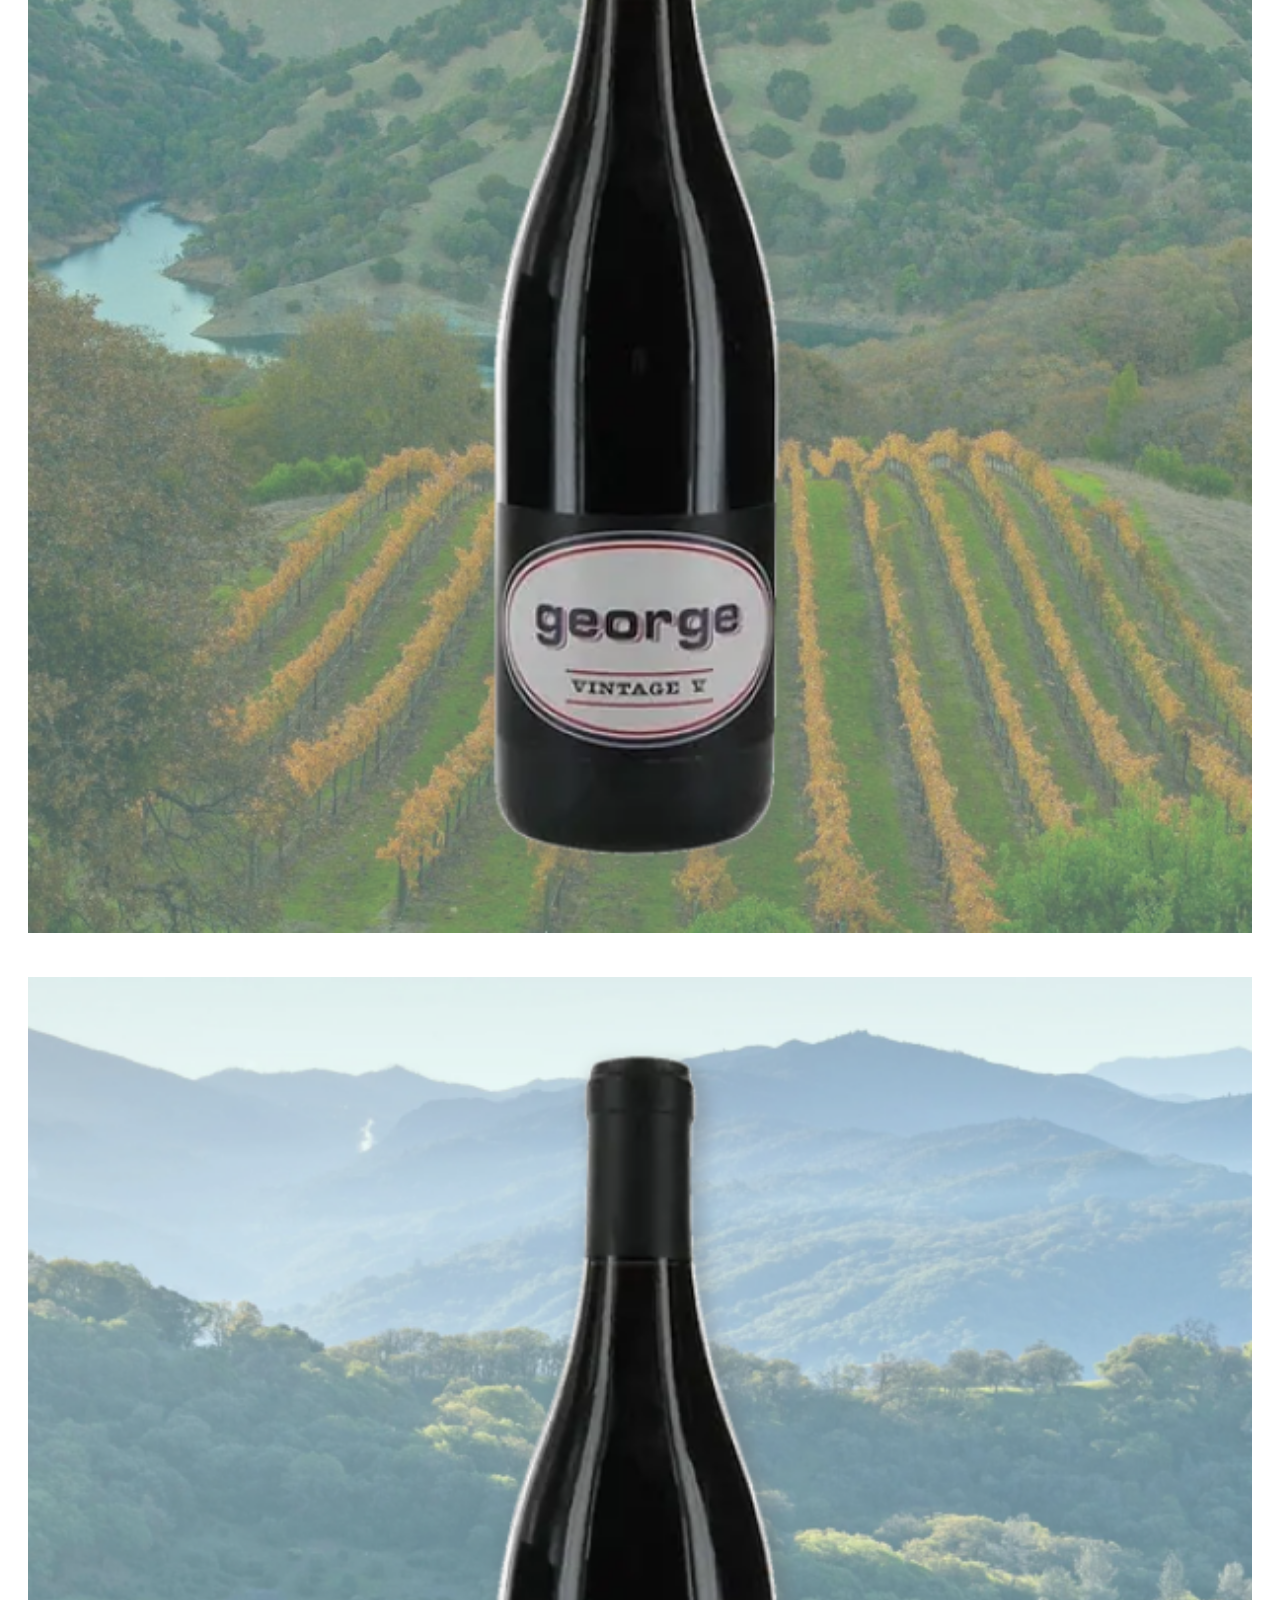
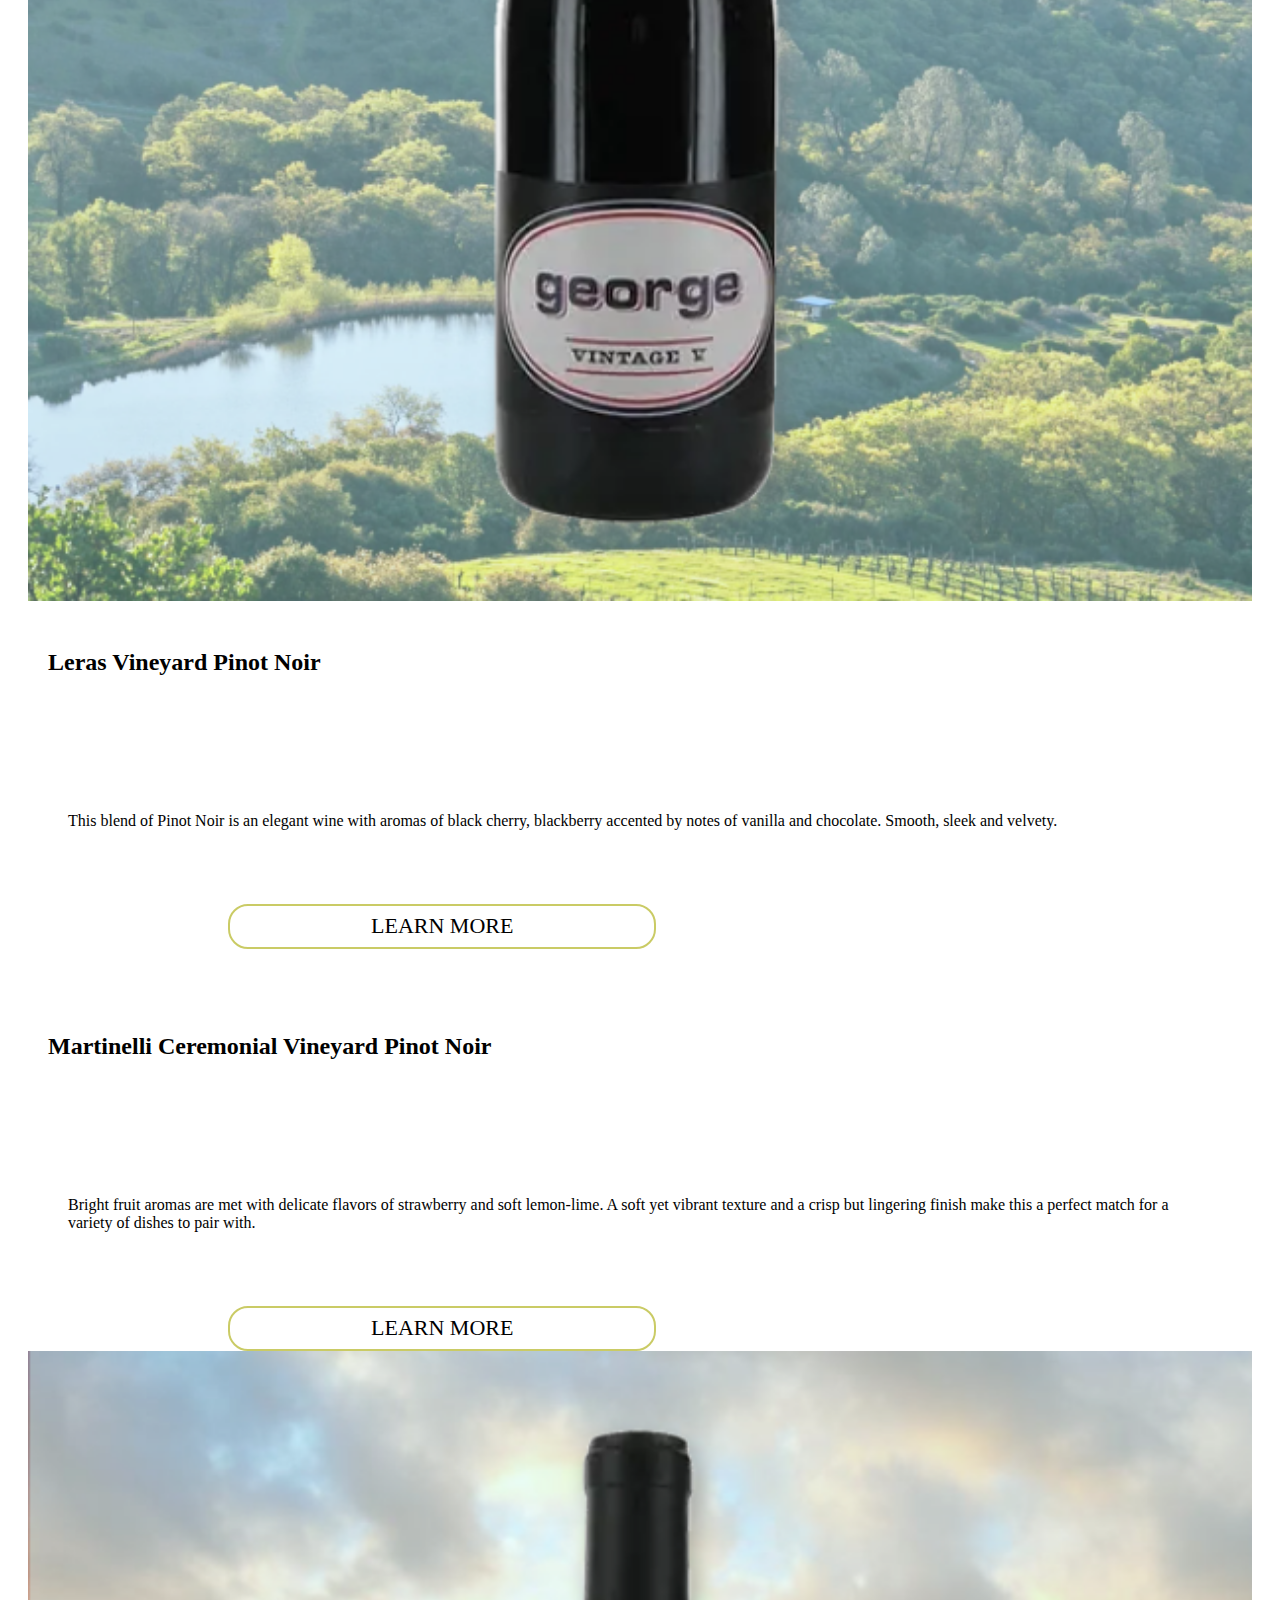
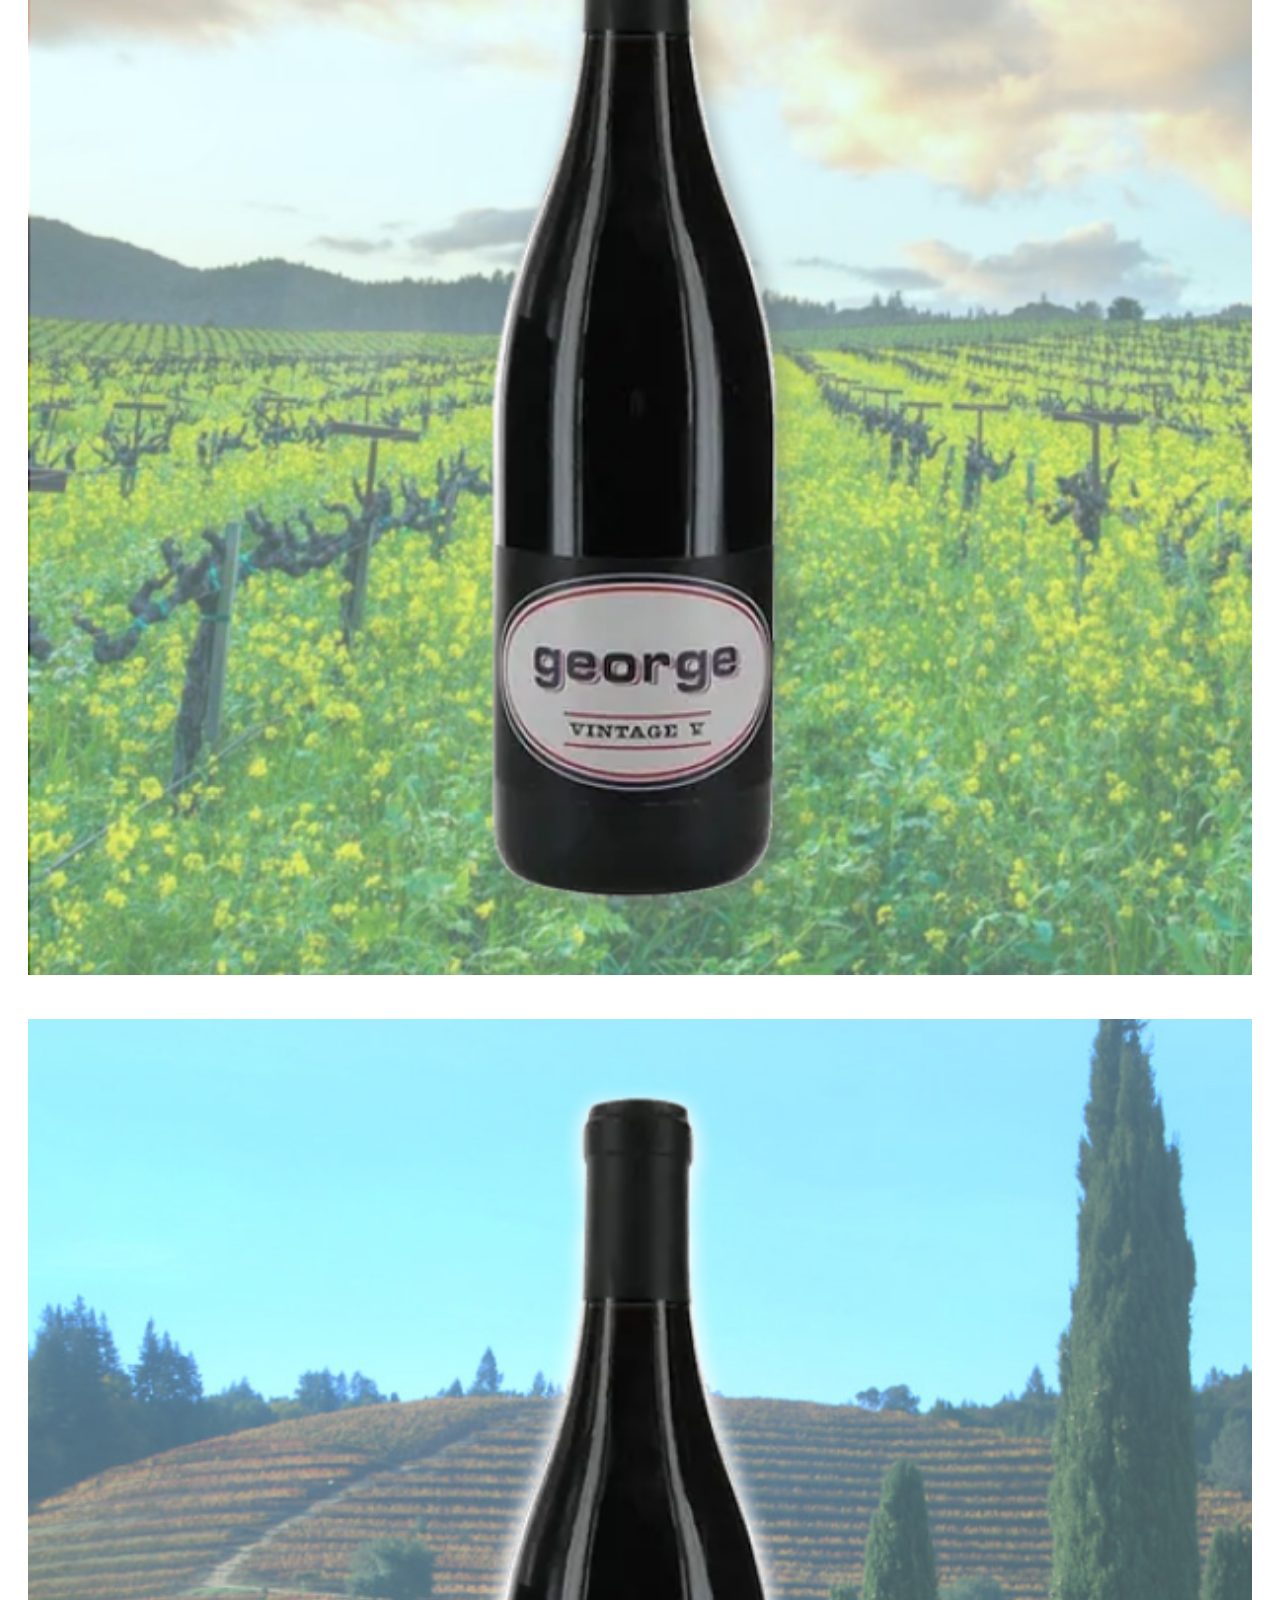
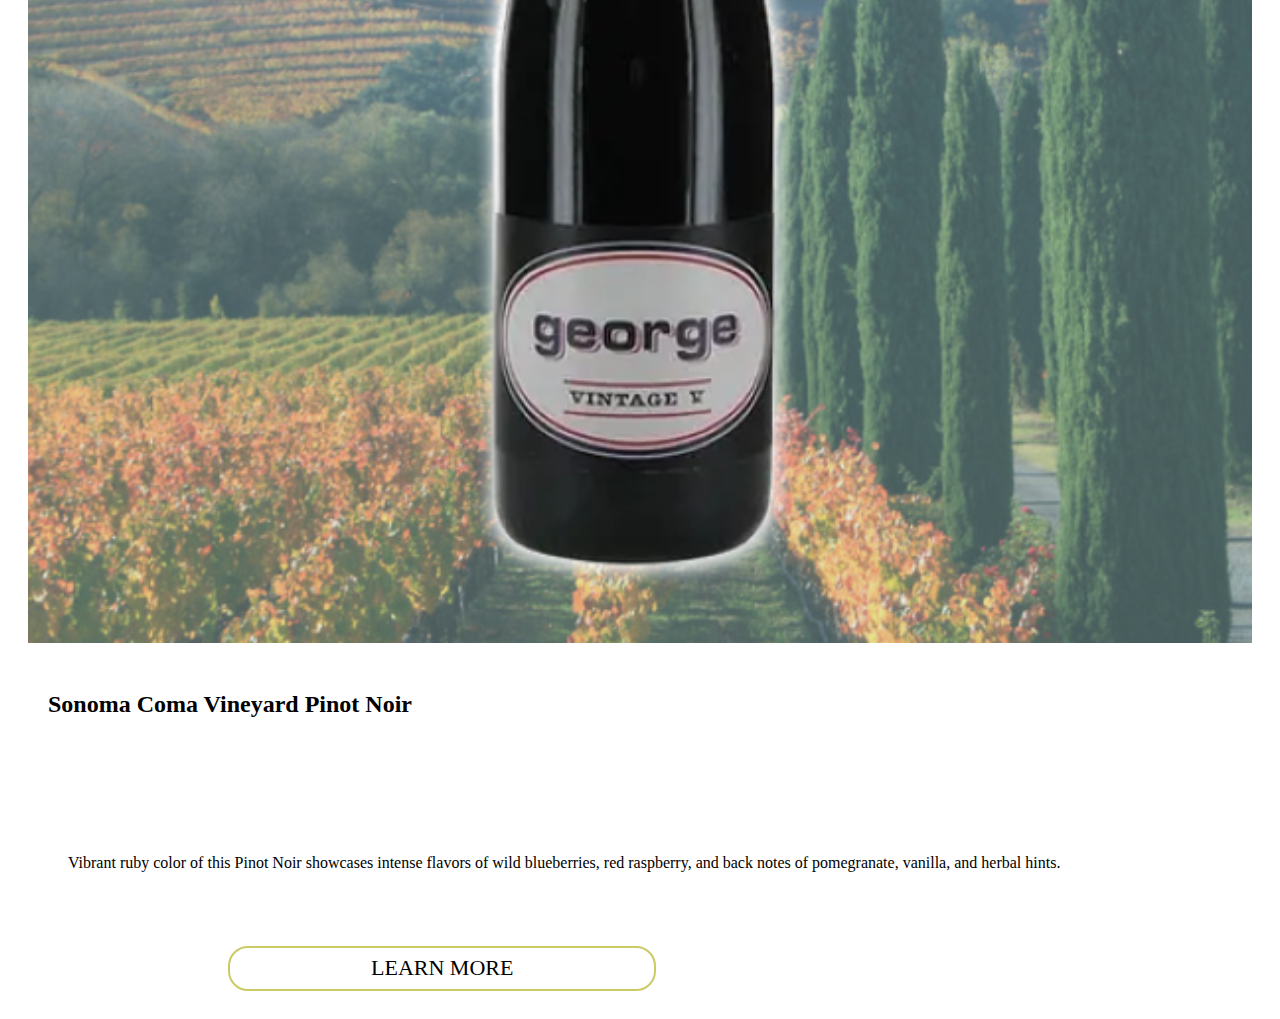
==== commit b1a67d2a: "update buttons and link wine scroll" ====
--- a/index.html
+++ b/index.html
@@ -24,11 +24,11 @@
 <body>
 <div class="container-fluid">
   <div class="row header-nav justify-content-center align-items-center">
-    <div class="col">Our Story</div>
-    <div class="col">Wines</div>
+    <div class="col"><button class="link">Our Story</button></div>
+    <div class="col my-wines"><a href="#wines">Wines</a></div>
     <div class="col"><img src="./images/george_logo_primary.png" alt="george_logo" height="176px"></div>
-    <div class="col">Find Us</div>
-    <div class="col">Contact</div>
+    <div class="col"><button class="link">Find Us</button></div>
+    <div class="col"><button class="link">Contact</button></div>
   </div>
 </div>
   <br>
@@ -38,13 +38,13 @@
 
   <div class="row">
     <img src="./images/hero_home.png" class="img-fluid" alt="home_hero">
-    <button class="btn">FIND US</button>
+    <button class="hero-btn">FIND US</button>
     </div>
   </div>
 </div>
 <div class="container-fluid">
   <div class="row about-george">
-    <div class="col-6">
+    <div class="col-7">
     <h2>
       George:
       <br>
@@ -53,14 +53,13 @@
     <p>
       He works the vineyards, sorts the fruit, ferments the grapes, bottles the wine, cleans the equipment and floors, writes the letters, and signs the checks, among other things.
     </p>
-    <div class="row read-more">
-      <button type="btn">READ MORE</button>
-    </div>
+      <button class="read-more">READ MORE</button>
     </div>
   </div>
 
 
 <div class="container">
+  <section id="wines"></section>
   <div class="row current-offerings">
     <div class="col">Current Offerings</div>
   </div>
@@ -73,6 +72,8 @@
         <br>
     <p>This elegant wine overflows with bright blueberry with hints of toasted oak aromas that adds complexity and interest. The silky-smooth and strong texture will keep you wanting more.
     </p>
+    <br>
+    <button class="more-btn">LEARN MORE</button>
       </div>
       <div class="col-xs-4 col-sm-6"><img src="./images/wine_1.png" alt="wine_1" width="100%">
       </div>
@@ -87,6 +88,8 @@
         <br>
         <p>This blend of Pinot Noir is an elegant wine with aromas of black cherry, blackberry accented by notes of vanilla and chocolate.  Smooth, sleek and velvety.
         </p>
+        <br>
+    <button class="more-btn">LEARN MORE</button>
       </div>
     </div>
 
@@ -97,6 +100,8 @@
         <br>
         <p>Bright fruit aromas are met with delicate flavors of strawberry and soft lemon-lime. A soft yet vibrant texture and a crisp but lingering finish make this a perfect match for a variety of dishes to pair with.
         </p>
+        <br>
+    <button class="more-btn">LEARN MORE</button>
       </div>
       <div class="col-xs-4 col-sm-6"><img src="./images/wine_3.png" alt="wine_3" width="100%">
       </div>
@@ -111,9 +116,14 @@
       <br>
       <p>Vibrant ruby color of this Pinot Noir showcases intense flavors of wild blueberries, red raspberry, and back notes of pomegranate, vanilla, and herbal hints.
       </p>
+      <br>
+    <button class="more-btn">LEARN MORE</button>
       </div>
   </div>
 </div>
+
+<a id="back2Top" title="Back to top" href="#">&#10148;</a>
+
 <script src="https://code.jquery.com/jquery-3.4.1.min.js"></script>
 <script src="js/index.js"></script>
 
--- a/CSS/style.css
+++ b/CSS/style.css
@@ -3,6 +3,15 @@
   font-family: montserrat;
   font-size: 22px;
   padding: 60px;
+}
+
+button.link {
+  background:none;border:none;
+}
+
+.my-wines a{
+  text-decoration: none;
+  color: black;
 }
 
 .hero {
@@ -17,10 +26,12 @@
 }
 
 /* Style the button and place it in the middle of the container/image */
-.hero .btn {
-  text-align: center;
+.hero .hero-btn {
+  font-family: montserrat;
+  justify-content: center;
+  align-items: center;
   width: 20%;
-  height: 10%;
+  height: 45px;
   position: absolute;
   top: 80%;
   left: 50%;
@@ -29,16 +40,19 @@
   background-color: #CACB65;
   color: black;
   font-size: 22px;
-  padding: 15px 24px;
   border: none;
   cursor: pointer;
   border-radius: 25px;
 }
 
-.hero .btn:hover {
+.hero .hero-btn:hover {
+  font-family: montserrat;
   box-shadow: 0 4px 8px 0 rgba(0, 0, 0, 0.2), 0 6px 20px 0 rgba(0, 0, 0, 0.19);
+  font-weight: bold;
+  justify-content: center;
+  align-items: center;
   width: 20%;
-  height: 10%;
+  height: 45px;
   position: absolute;
   top: 80%;
   left: 50%;
@@ -46,43 +60,55 @@
   -ms-transform: translate(-50%, -50%);
   background-color: #CACB65;
   color: black;
-  font-weight: bold;
-  font-size: 22px;
-  padding: 15px 24px;
+  font-size: 22px;
   border: none;
   cursor: pointer;
   border-radius: 25px;
 }
 
 .about-george{
-  background-color:cornsilk;
-  justify-content: center;
-  align-items: center;
-  margin: 20px;
+  background-color:#EEEEEE;
+  justify-content: center;
+  align-items: center;
+  padding-top: 100px;
+  padding-bottom: 60px;
   text-align: center;
   font-family: Cormorant;
 }
 
 .about-george p{
   font-family: montserrat;
-}
-
-.read-more .btn {
-  text-align: center;
-  width: 20%;
-  height: 10%;
-  position: absolute;
-  top: 80%;
-  left: 50%;
-  transform: translate(-50%, -50%);
-  -ms-transform: translate(-50%, -50%);
-  background-color: #CACB65;
-  color: black;
-  font-size: 22px;
-  padding: 15px 24px;
+  justify-content: center;
+}
+
+.read-more{
+  margin-top: 30px;
+  justify-content: center;
+  width: 35%;
+  height: 45px;
+  text-align: center;
+  color: black;
+  font-size: 22px;
+  background: #CACB65;
   border: none;
-  cursor: pointer;
-  border-radius: 25px;
+  border-radius: 20px;
+  font-family: montserrat;
+}
+  
+.read-more:hover{
+  justify-content: center;
+  width: 35%;
+  height: 45px;
+  text-align: center;
+  color: black;
+  font-size: 22px;
+  background: #CACB65;
+  border-radius: 20px;
+  margin-left: 200px;
+  margin-right: 200px;
+  box-shadow: 0 4px 8px 0 rgba(0, 0, 0, 0.2), 0 6px 20px 0 rgba(0, 0, 0, 0.19);
+  font-weight: bold;
+  font-family: montserrat;
 }
 
 .current-offerings{
@@ -98,8 +124,77 @@
   font-family: cormorant;
   font-weight: bold;
   font-size: 24px;
+  padding: 20px;
 }
 
 .wine-info p{
   font-family: montserrat;
-}+  padding: 40px;
+}
+
+.wine-info{
+  padding: 20px;
+}
+
+.more-btn{
+  width: 35%;
+  height: 45px;
+  text-align: center;
+  color: black;
+  font-size: 22px;
+  background: #FFFFFF;
+  border: 2px solid #CACB65;
+  box-sizing: border-box;
+  border-radius: 20px;
+  margin-left: 200px;
+  margin-right: 200px;
+  font-family: montserrat;
+}
+
+.more-btn:hover{
+  width: 35%;
+  height: 45px;
+  text-align: center;
+  color: black;
+  font-size: 22px;
+  background: #FFFFFF;
+  border: 2px solid #CACB65;
+  box-sizing: border-box;
+  border-radius: 20px;
+  margin-left: 200px;
+  margin-right: 200px;
+  box-shadow: 0 4px 8px 0 rgba(0, 0, 0, 0.2), 0 6px 20px 0 rgba(0, 0, 0, 0.19);
+  font-weight: bold;
+  font-family: montserrat;
+}
+
+#back2Top {
+  width: 60px;
+  line-height: 60px;
+  overflow: hidden;
+  z-index: 999;
+  display: none;
+  cursor: pointer;
+  -moz-transform: rotate(270deg);
+  -webkit-transform: rotate(270deg);
+  -o-transform: rotate(270deg);
+  -ms-transform: rotate(270deg);
+  transform: rotate(270deg);
+  position: fixed;
+  bottom: 50px;
+  right: 30px;
+  background-color: 255, 255, 255, 0.25;
+  color: #CACB65;
+  text-align: center;
+  font-size: 60px;
+  text-decoration: none;
+  box-shadow: inset -1px 1px 4px rgba(0, 0, 0, 0.25);
+  backdrop-filter: blur(20px);
+  border-radius: 10px;
+}
+#back2Top:hover {
+  background-color: 255, 255, 255, 0.50;
+  color: #000;
+}
+
+html { scroll-behavior: smooth; }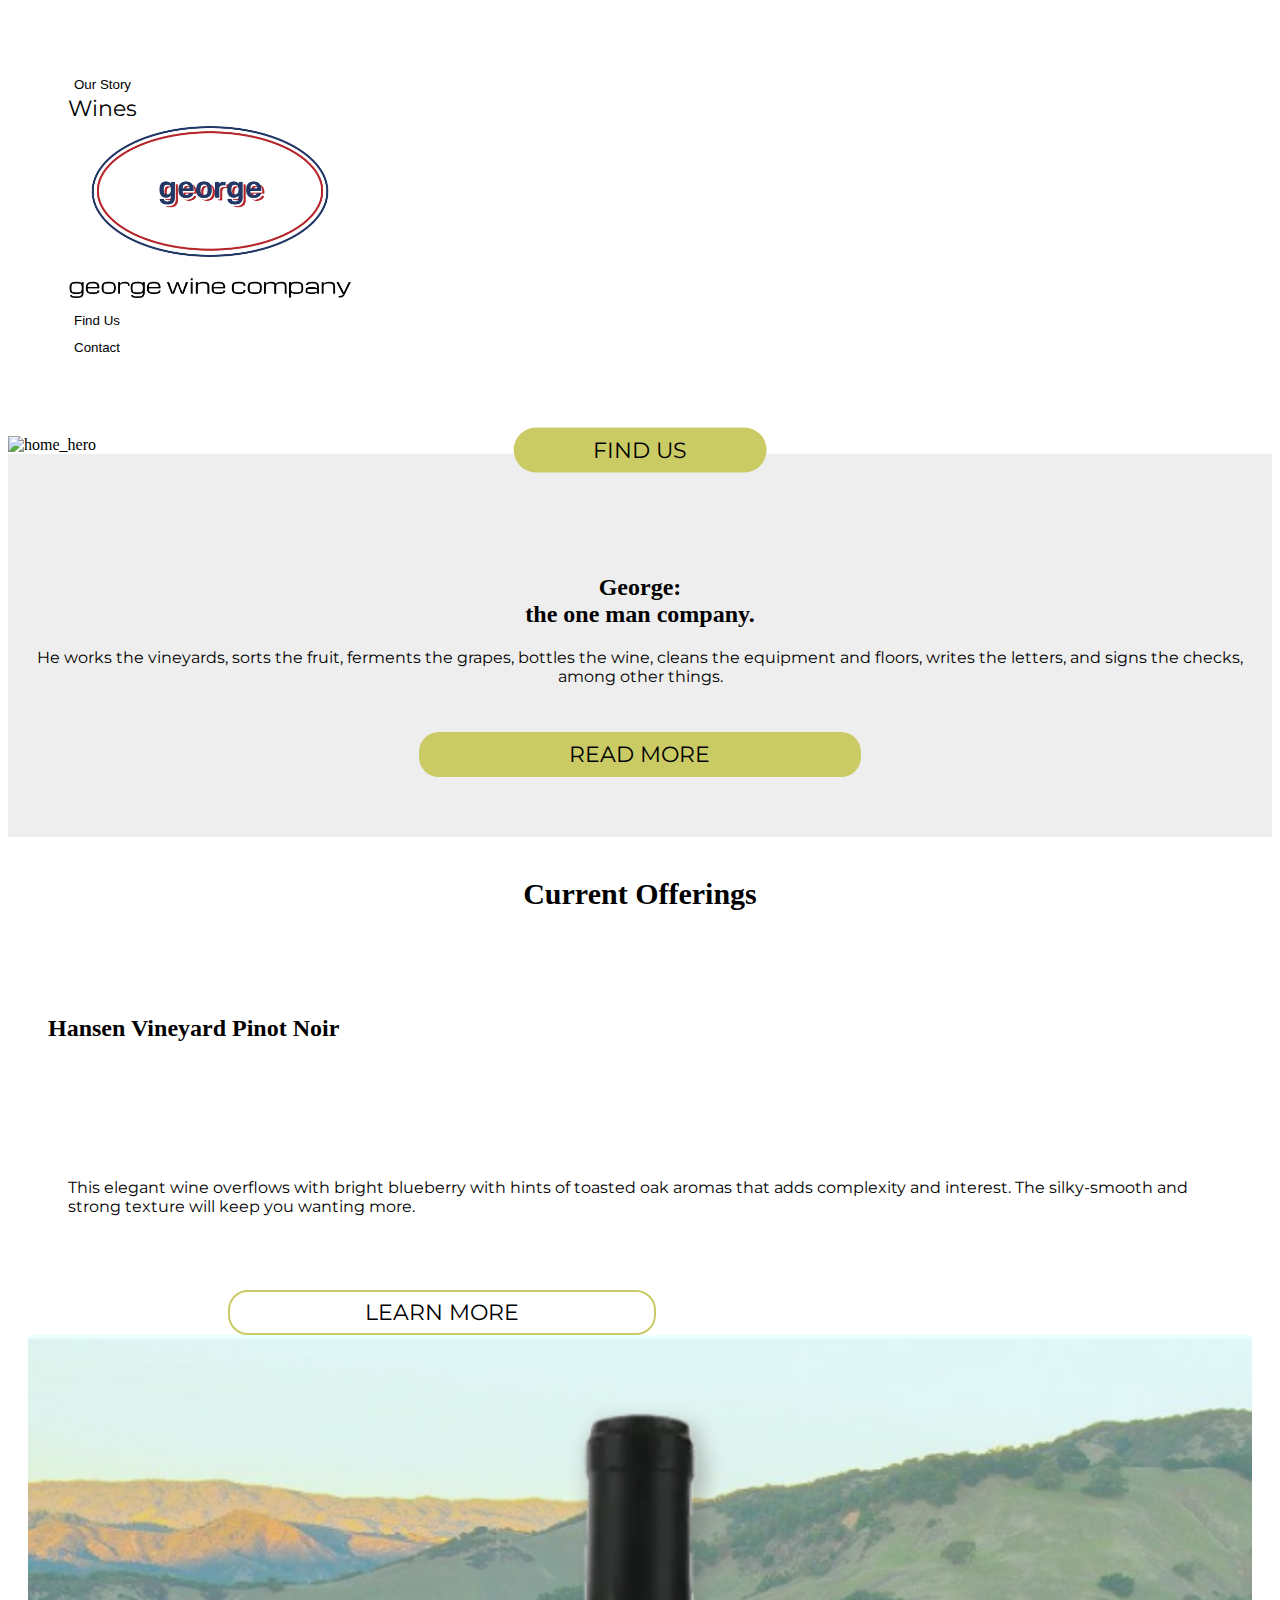
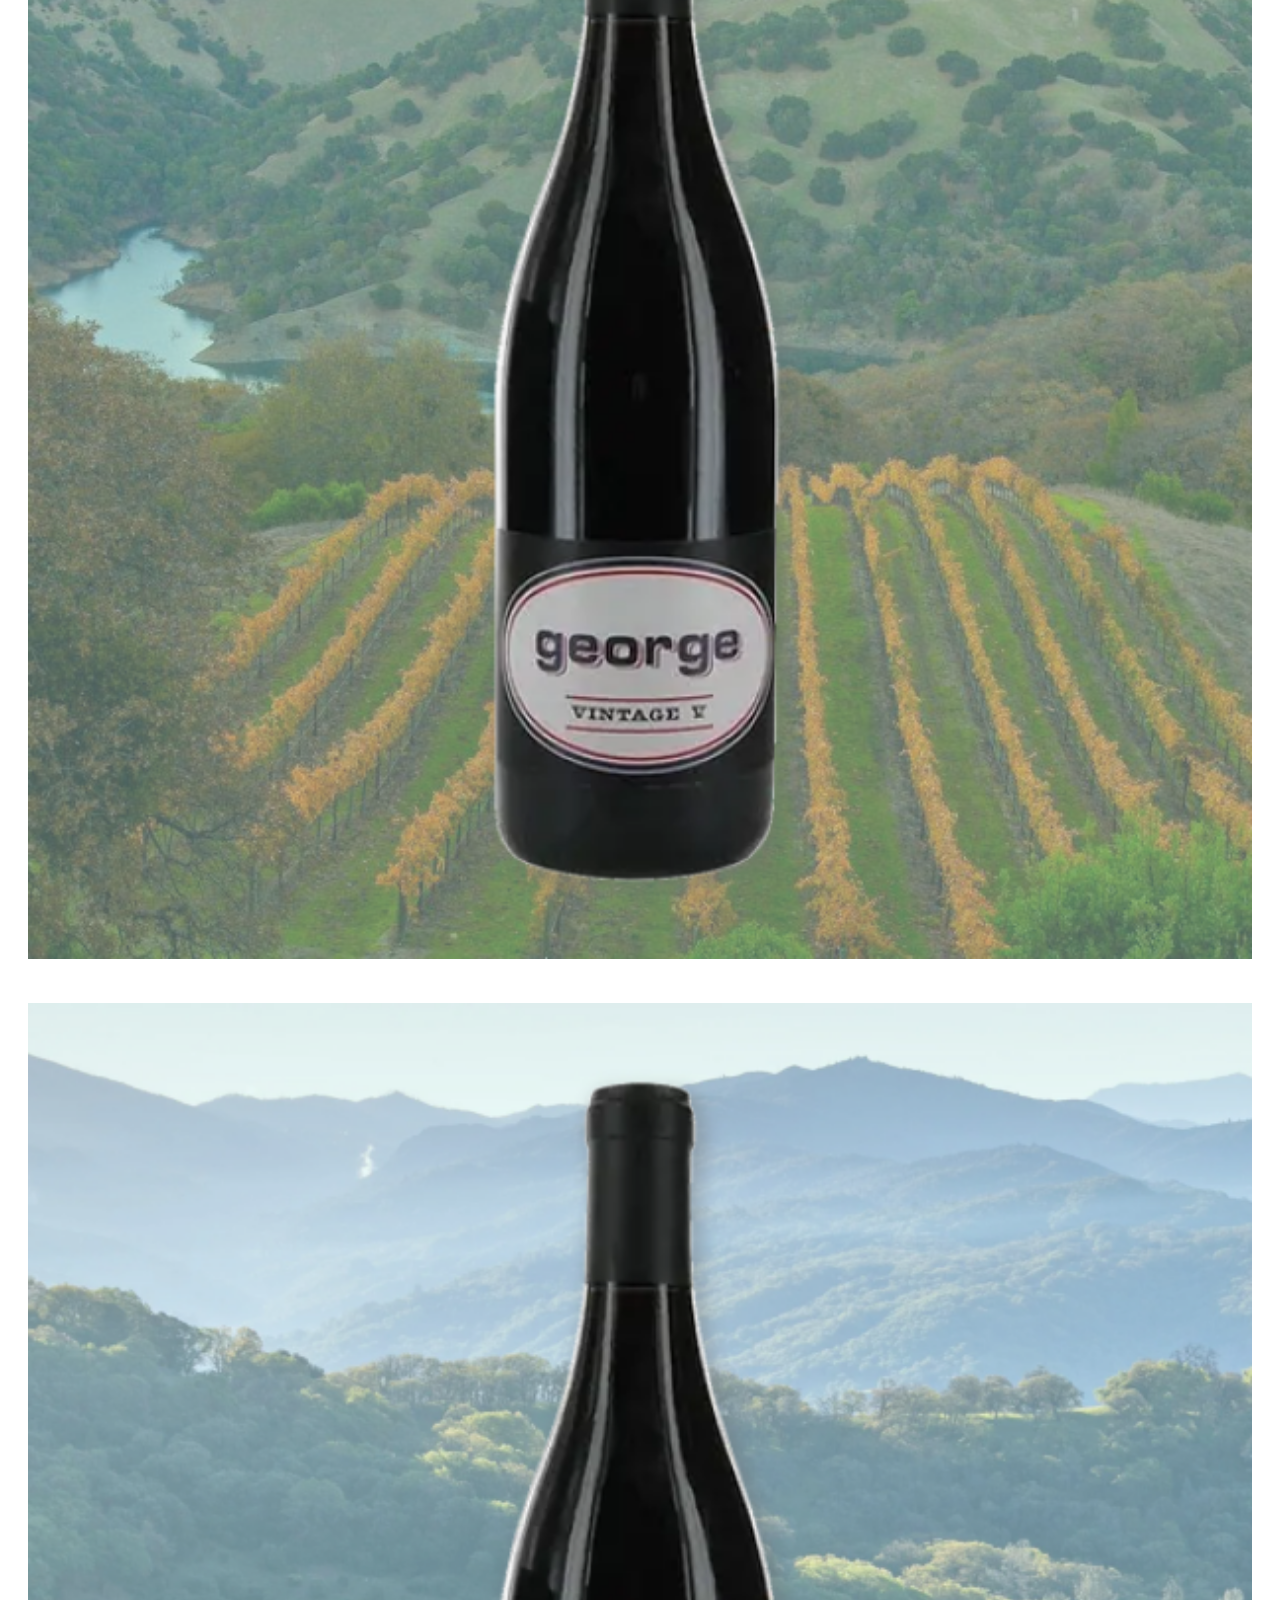
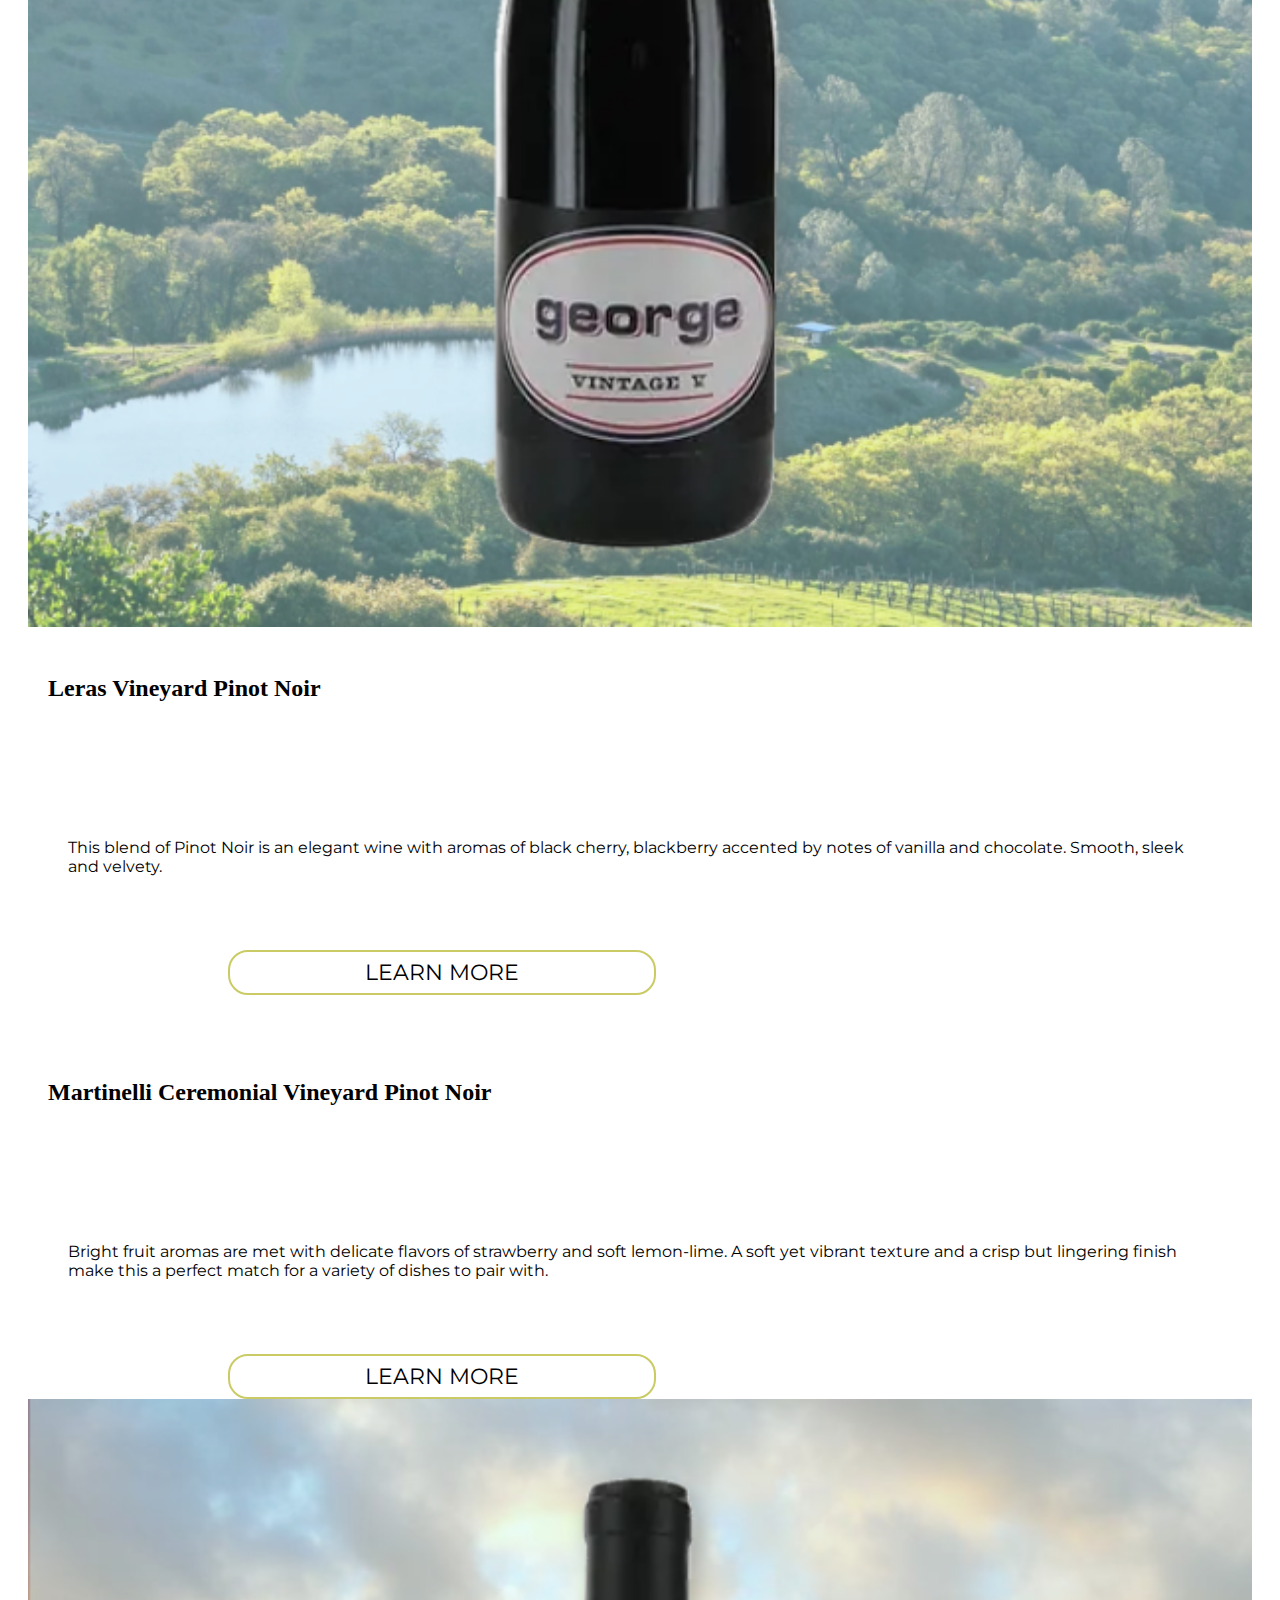
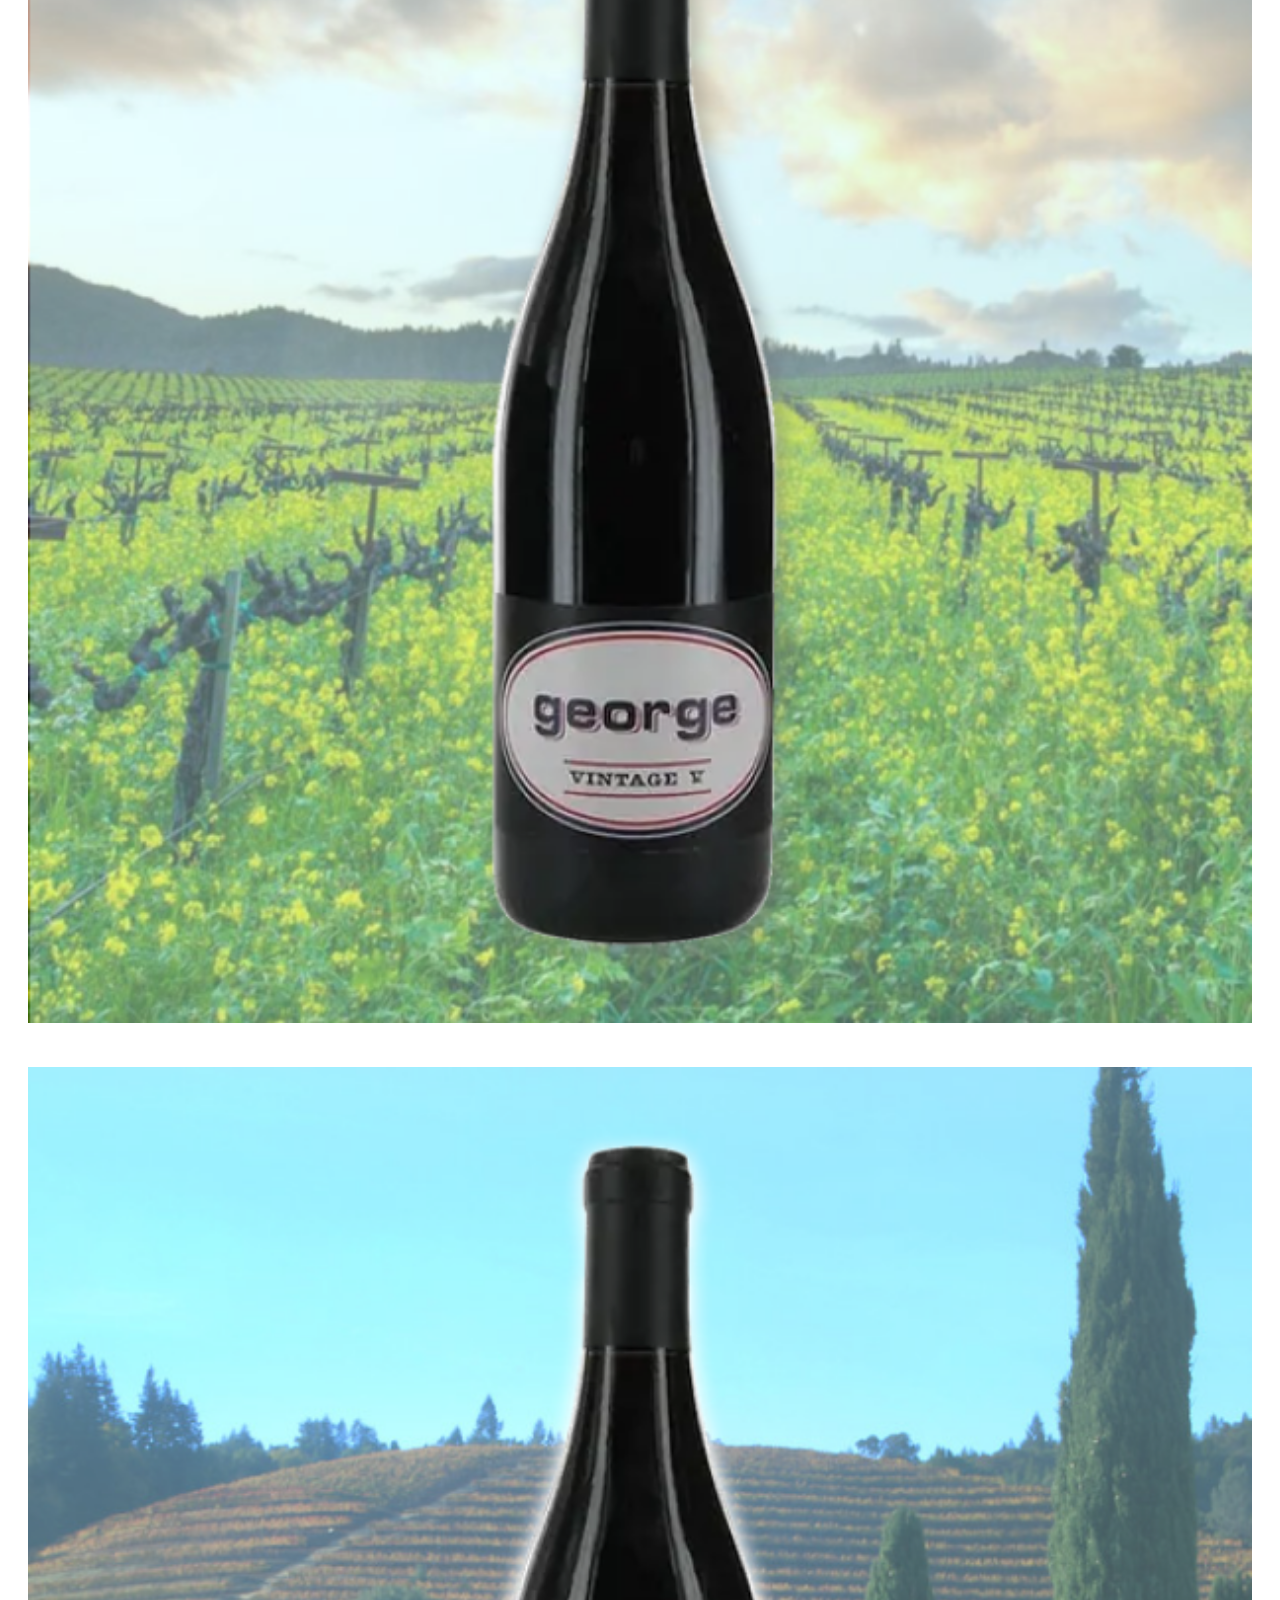
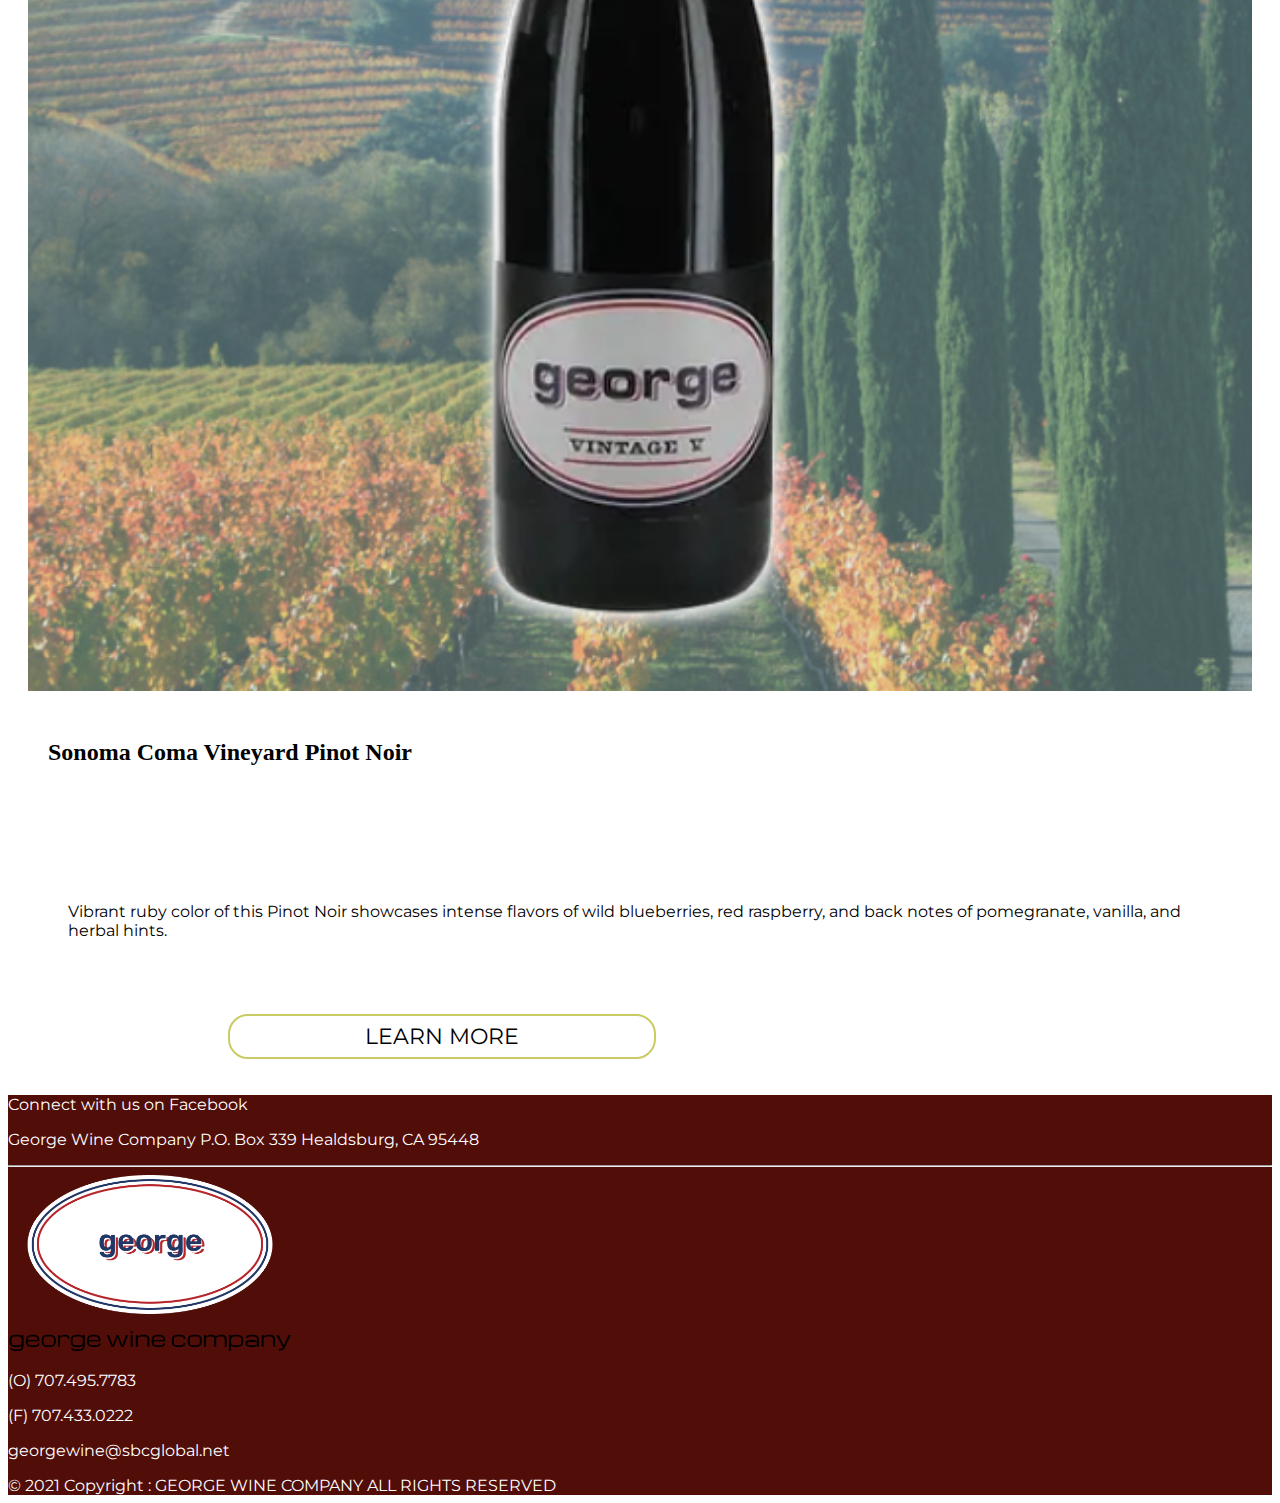
==== commit 325245ef: "Add footer & font" ====
--- a/index.html
+++ b/index.html
@@ -5,19 +5,9 @@
   
   <meta charset="UTF-8">
   <meta name="viewport" content="width=device-width, initial-scale=1.0">
-  <title>UX/UI HW19</title>
+  <link href="https://fonts.googleapis.com/css2?family=Montserrat:wght@100;300&display=swap" rel="stylesheet">
+  <title>Team Flerken</title>
   <link href="https://cdn.jsdelivr.net/npm/bootstrap@5.0.2/dist/css/bootstrap.min.css" rel="stylesheet" integrity="sha384-EVSTQN3/azprG1Anm3QDgpJLIm9Nao0Yz1ztcQTwFspd3yD65VohhpuuCOmLASjC" crossorigin="anonymous">
-  <!-- Hotjar Tracking Code for https://katelyntn.github.io/UX_UI_HW_19/ -->
-<script>
-  (function(h,o,t,j,a,r){
-      h.hj=h.hj||function(){(h.hj.q=h.hj.q||[]).push(arguments)};
-      h._hjSettings={hjid:2462622,hjsv:6};
-      a=o.getElementsByTagName('head')[0];
-      r=o.createElement('script');r.async=1;
-      r.src=t+h._hjSettings.hjid+j+h._hjSettings.hjsv;
-      a.appendChild(r);
-  })(window,document,'https://static.hotjar.com/c/hotjar-','.js?sv=');
-</script>
 
 </head>
 
@@ -129,5 +119,63 @@
 
 </body>
 
+<!-- Footer -->
+<footer class="page-footer font-small blue pt-4">
+
+  <!-- Footer Links -->
+  <div class="container text-center text-md-left-5">
+<p>Connect with us on Facebook</p>
+    <!-- Grid row -->
+    <div class="row">
+
+      <!-- Grid column -->
+      <div class="col-md-2 mt-md-3 mt-3">
+
+        <!-- Content -->
+        <p>George Wine Company
+          P.O. Box 339
+          Healdsburg, CA 95448</p>
+
+      </div>
+      <!-- Grid column -->
+
+      <hr class="clearfix w-100 d-md-none pb-3">
+
+      <!-- Grid column -->
+      <div class="col-md-8 mb-md-0 mb-3">
+
+       <!-- Logo -->
+        <div class="col"><img src="./images/george_logo_primary.png" alt="george_logo" height="176px"></div>
+       
+      </div>
+      <!-- Grid column -->
+
+      <!-- Grid column -->
+      <div class="col-md-2 mb-md-0 mb-3">
+
+        <!-- Contacts -->
+        <p>
+          <i class="fas fa-envelope mr-3"></i> (O) 707.495.7783</p>
+        <p>
+          <i class="fas fa-phone mr-3"></i> (F) 707.433.0222</p>
+        <p>
+          <i class="fas fa-print mr-3"></i> georgewine@sbcglobal.net</p>
+
+      </div>
+      <!-- Grid column -->
+
+    </div>
+    <!-- Grid row -->
+
+  </div>
+  <!-- Footer Links -->
+
+  <!-- Copyright -->
+  <div class="footer-copyright text-center py-3">© 2021 Copyright : GEORGE WINE COMPANY ALL RIGHTS RESERVED 
+  </div>
+  <!-- Copyright -->
+
+</footer>
+<!-- Footer -->
 
 </html>--- a/CSS/style.css
+++ b/CSS/style.css
@@ -1,6 +1,6 @@
 /* Container needed to position the button. Adjust the width as needed */
 .header-nav{
-  font-family: montserrat;
+  font-family: 'Montserrat', sans-serif;
   font-size: 22px;
   padding: 60px;
 }
@@ -12,6 +12,12 @@
 .my-wines a{
   text-decoration: none;
   color: black;
+}
+
+.my-wines:hover a{
+  text-decoration: none;
+  color: black;
+  font-weight: bold;
 }
 
 .hero {
@@ -27,7 +33,7 @@
 
 /* Style the button and place it in the middle of the container/image */
 .hero .hero-btn {
-  font-family: montserrat;
+  font-family: 'Montserrat', sans-serif;
   justify-content: center;
   align-items: center;
   width: 20%;
@@ -73,11 +79,11 @@
   padding-top: 100px;
   padding-bottom: 60px;
   text-align: center;
-  font-family: Cormorant;
+  font-family: 'Cormorant Garamond', serif;
 }
 
 .about-george p{
-  font-family: montserrat;
+  font-family: 'Montserrat', sans-serif;
   justify-content: center;
 }
 
@@ -92,7 +98,7 @@
   background: #CACB65;
   border: none;
   border-radius: 20px;
-  font-family: montserrat;
+  font-family: 'Montserrat', sans-serif;
 }
   
 .read-more:hover{
@@ -108,7 +114,7 @@
   margin-right: 200px;
   box-shadow: 0 4px 8px 0 rgba(0, 0, 0, 0.2), 0 6px 20px 0 rgba(0, 0, 0, 0.19);
   font-weight: bold;
-  font-family: montserrat;
+  font-family: 'Montserrat', sans-serif;
 }
 
 .current-offerings{
@@ -117,18 +123,19 @@
   padding: 40px;
   text-align: center;
   font-size: 30px;
-  font-family: Cormorant;
+  font-family: 'Cormorant Garamond', serif;
+  font-weight: 700;
 }
 
 .wine-info h3{
-  font-family: cormorant;
+  font-family: 'Cormorant Garamond', serif;
   font-weight: bold;
   font-size: 24px;
   padding: 20px;
 }
 
 .wine-info p{
-  font-family: montserrat;
+  font-family: 'Montserrat', sans-serif;
   padding: 40px;
 }
 
@@ -148,7 +155,7 @@
   border-radius: 20px;
   margin-left: 200px;
   margin-right: 200px;
-  font-family: montserrat;
+  font-family: 'Montserrat', sans-serif;
 }
 
 .more-btn:hover{
@@ -165,7 +172,7 @@
   margin-right: 200px;
   box-shadow: 0 4px 8px 0 rgba(0, 0, 0, 0.2), 0 6px 20px 0 rgba(0, 0, 0, 0.19);
   font-weight: bold;
-  font-family: montserrat;
+  font-family: 'Montserrat', sans-serif;
 }
 
 #back2Top {
@@ -197,4 +204,11 @@
   color: #000;
 }
 
+footer {
+  font-family: 'Montserrat', sans-serif;
+  background-color: #510D08;
+  color: white;
+}
+
+
 html { scroll-behavior: smooth; }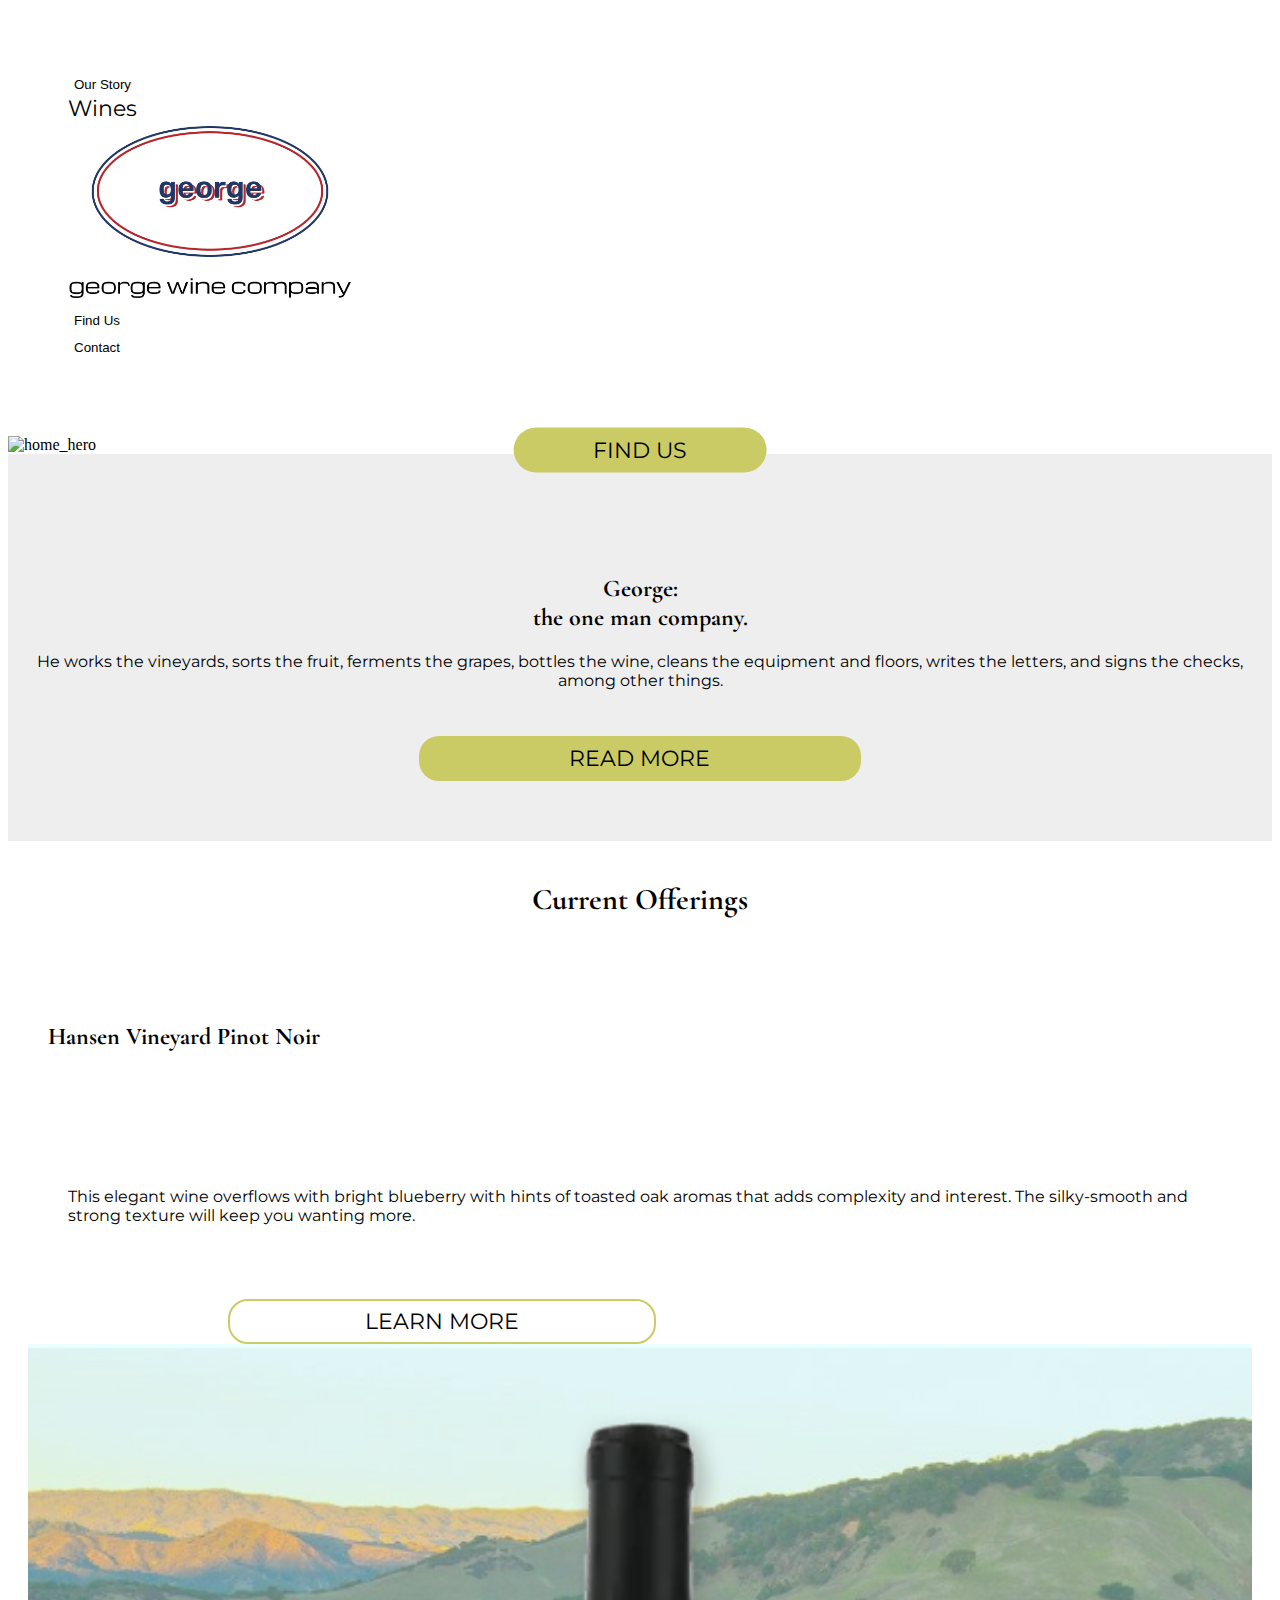
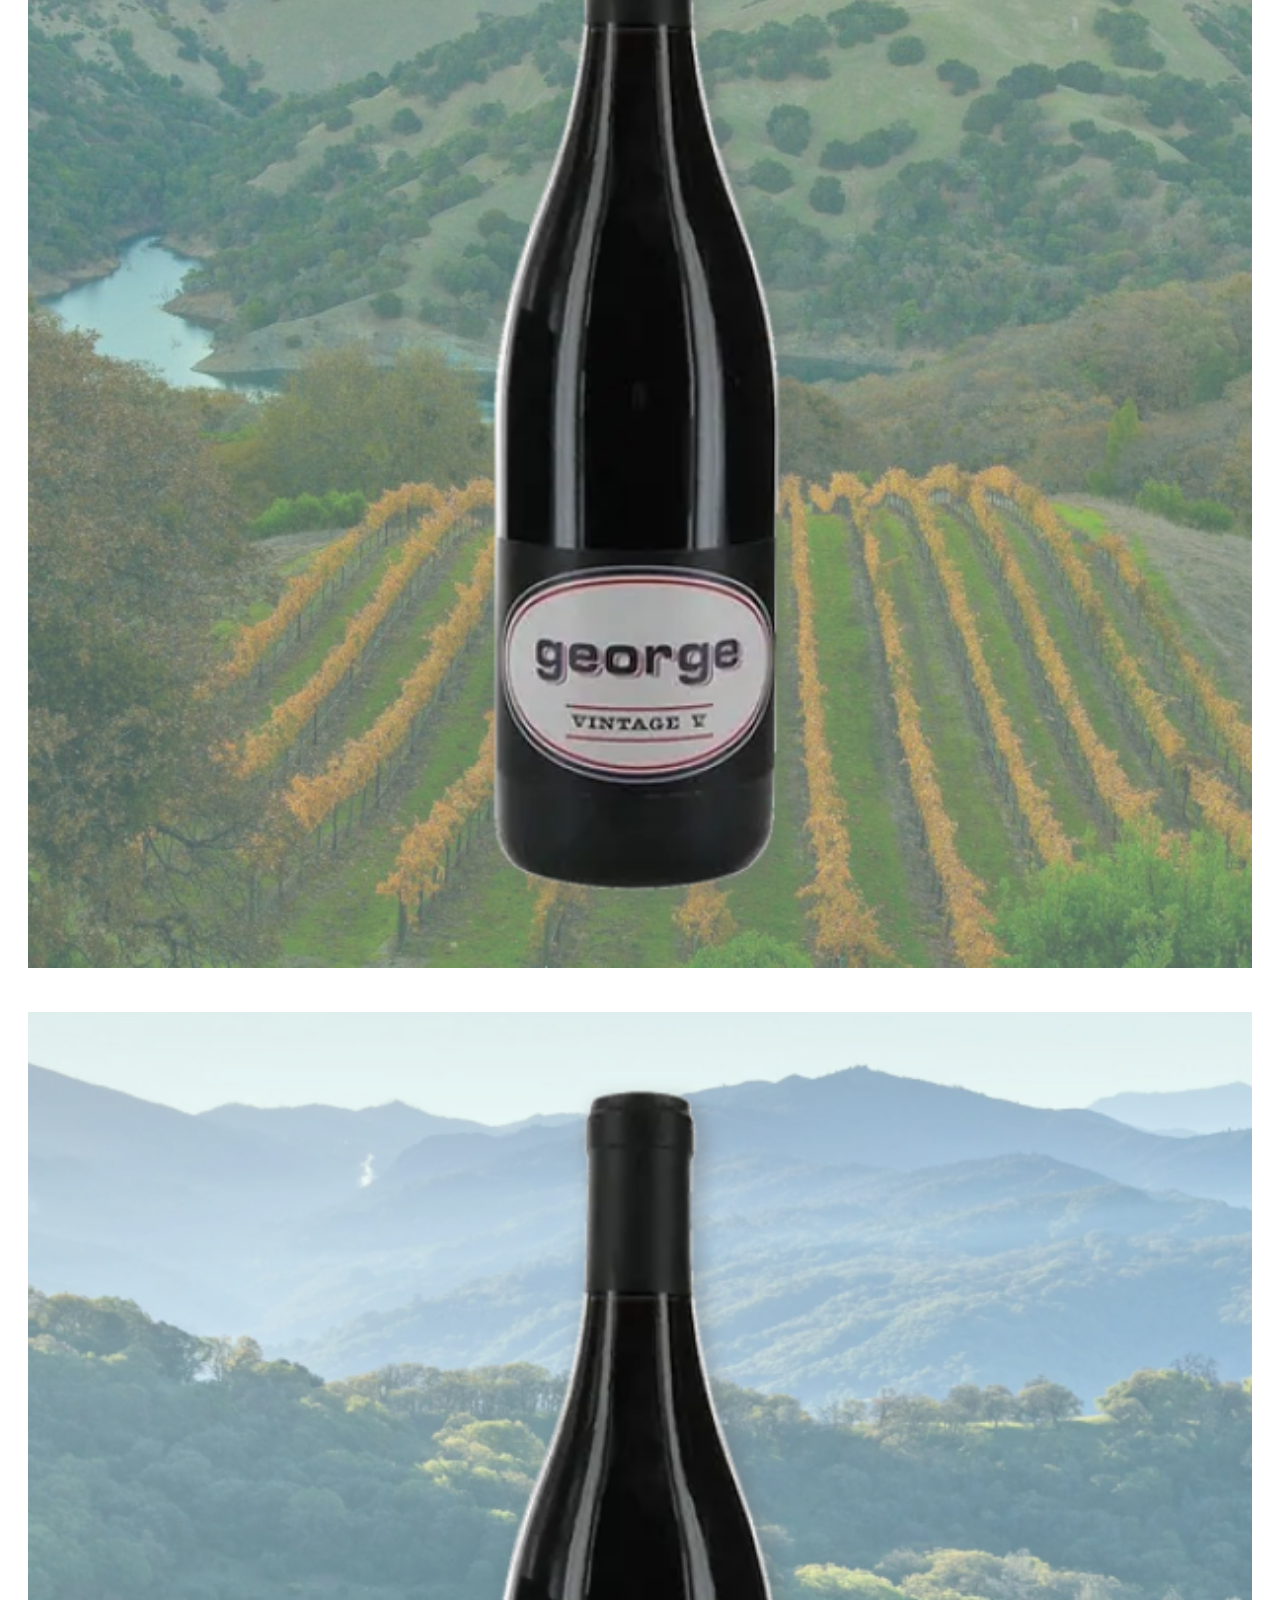
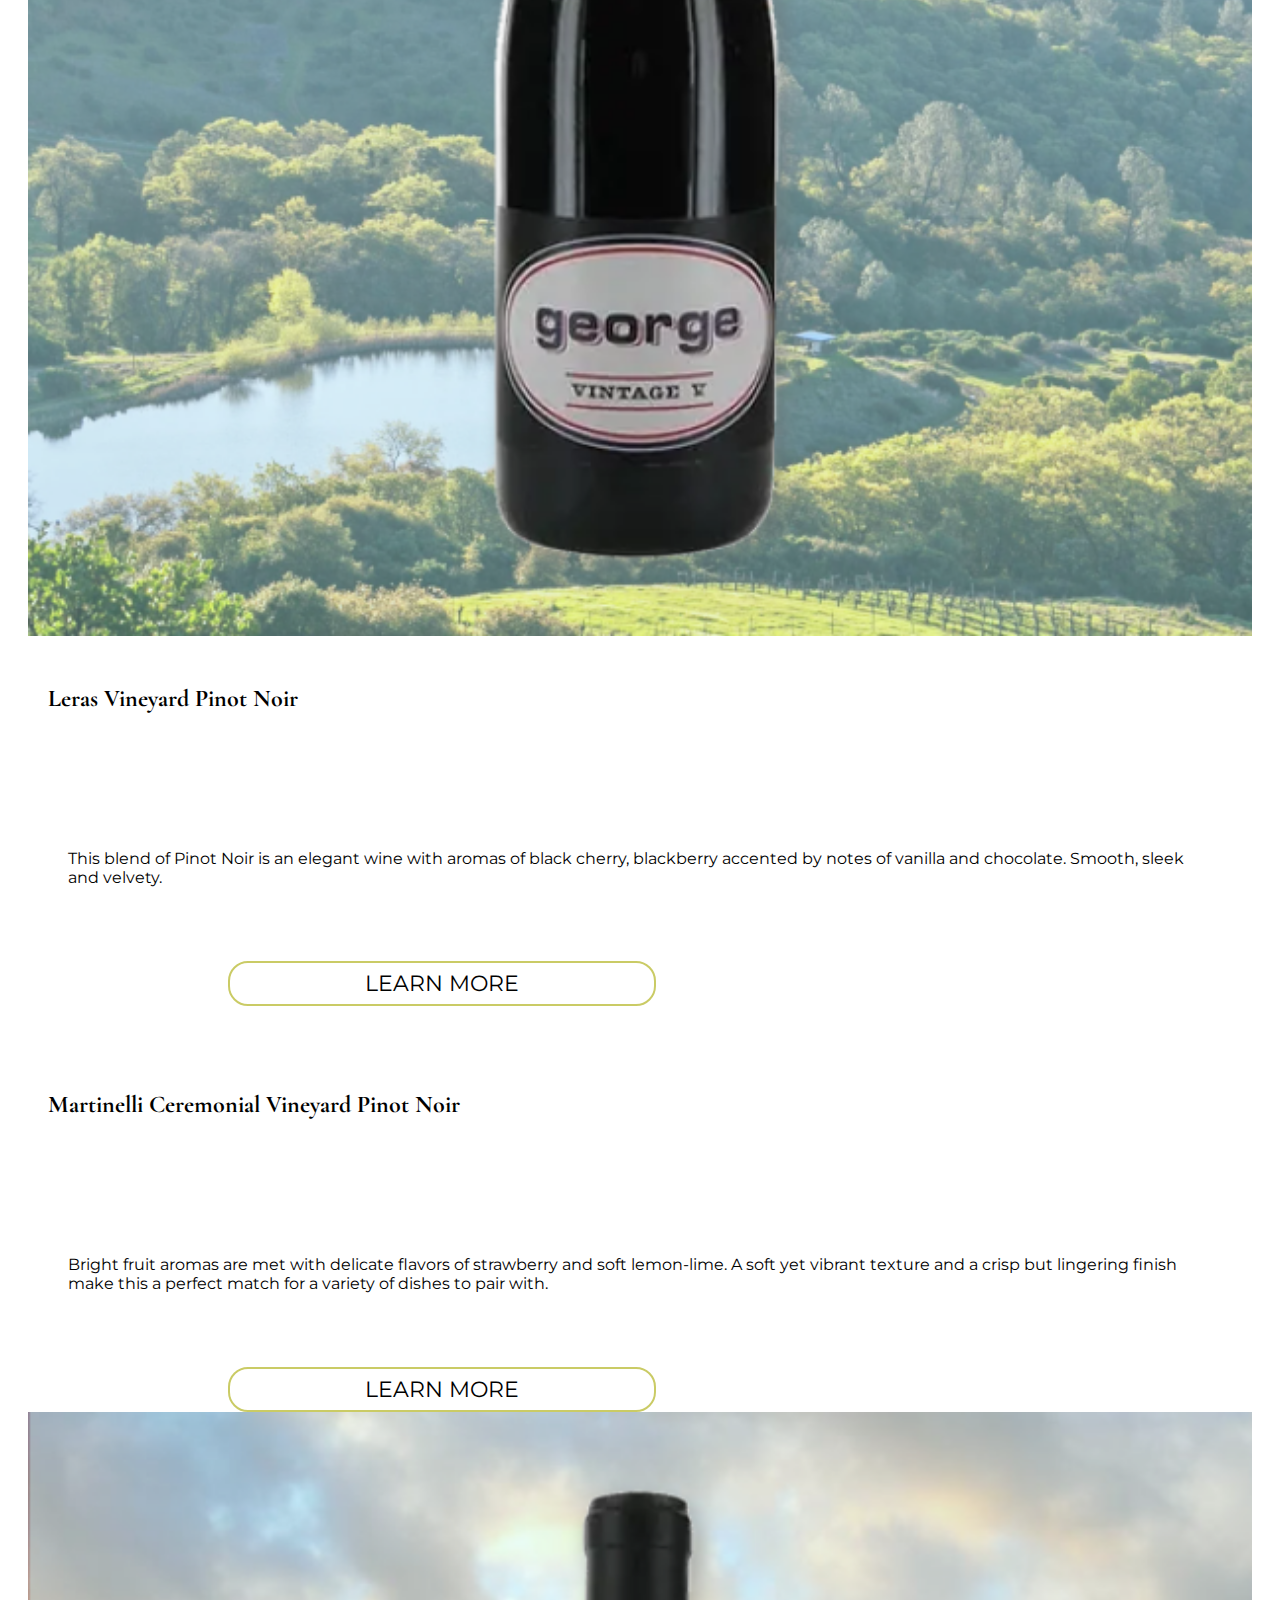
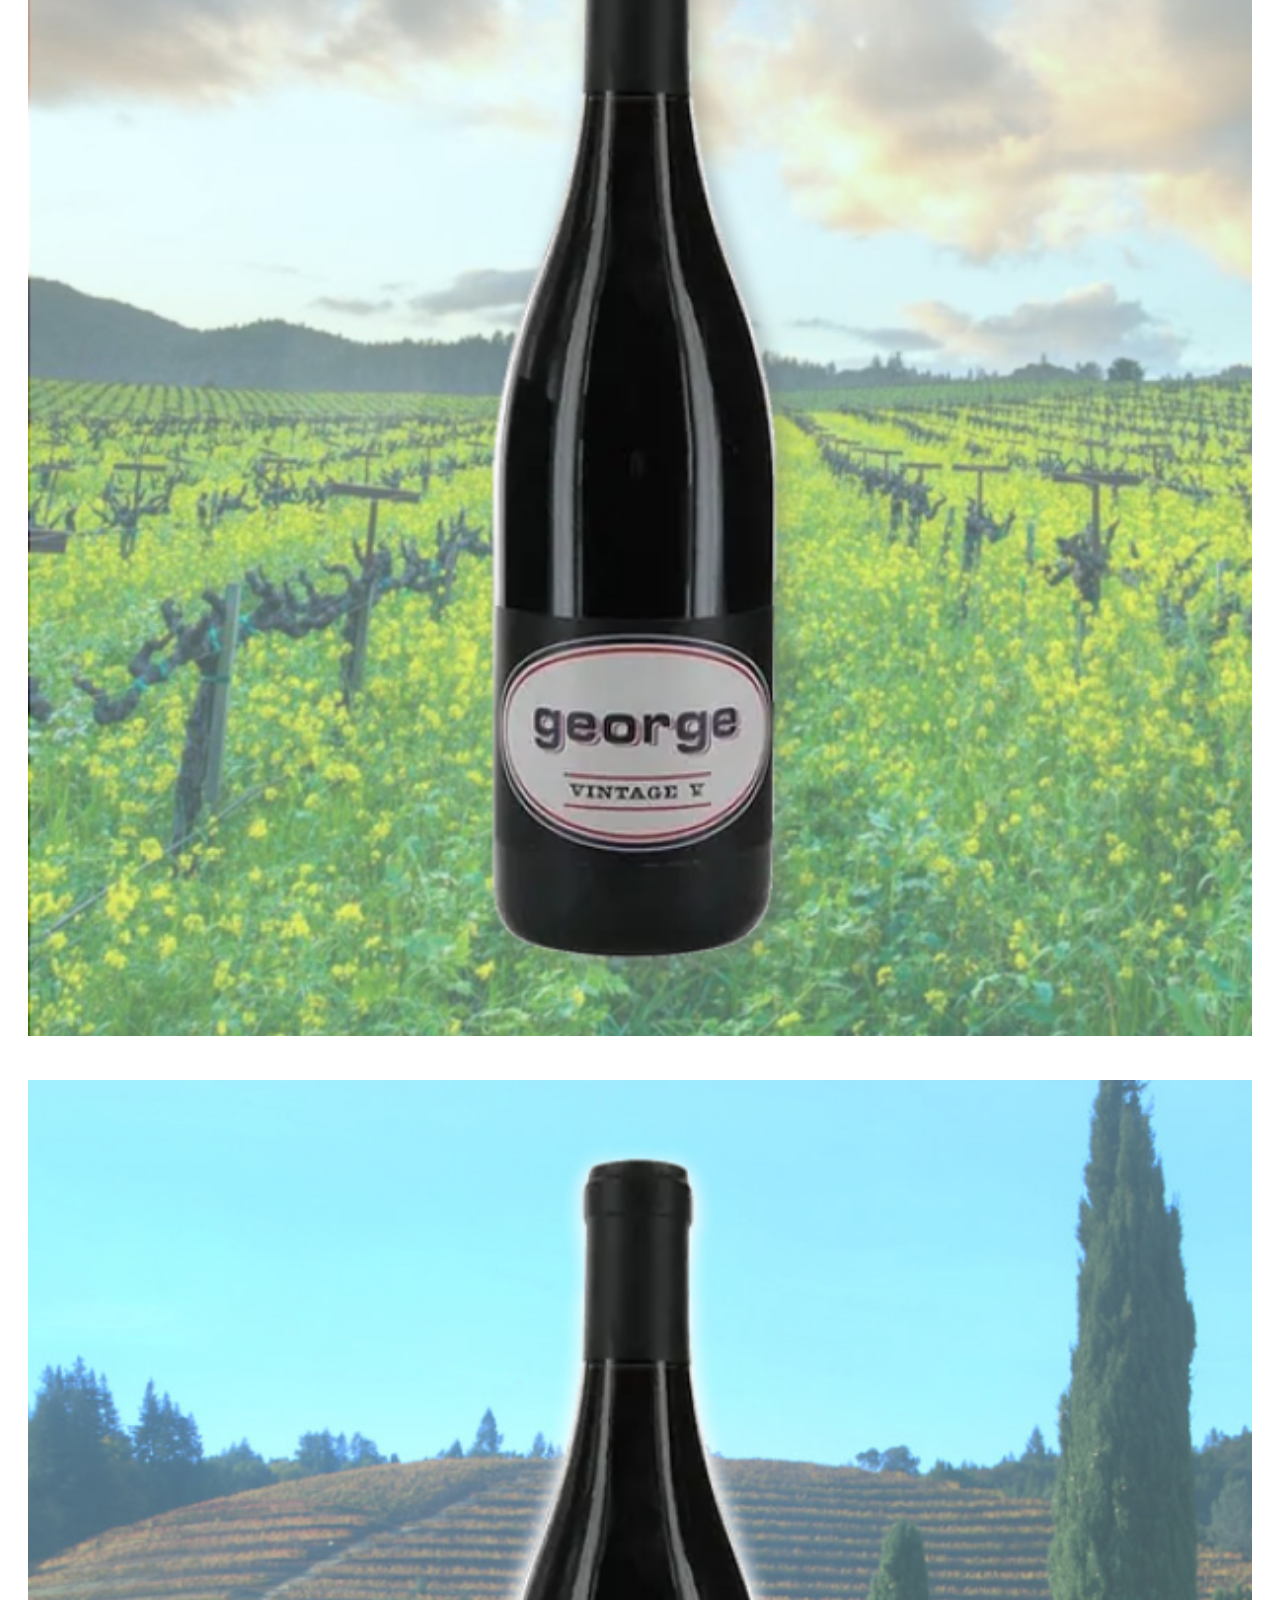
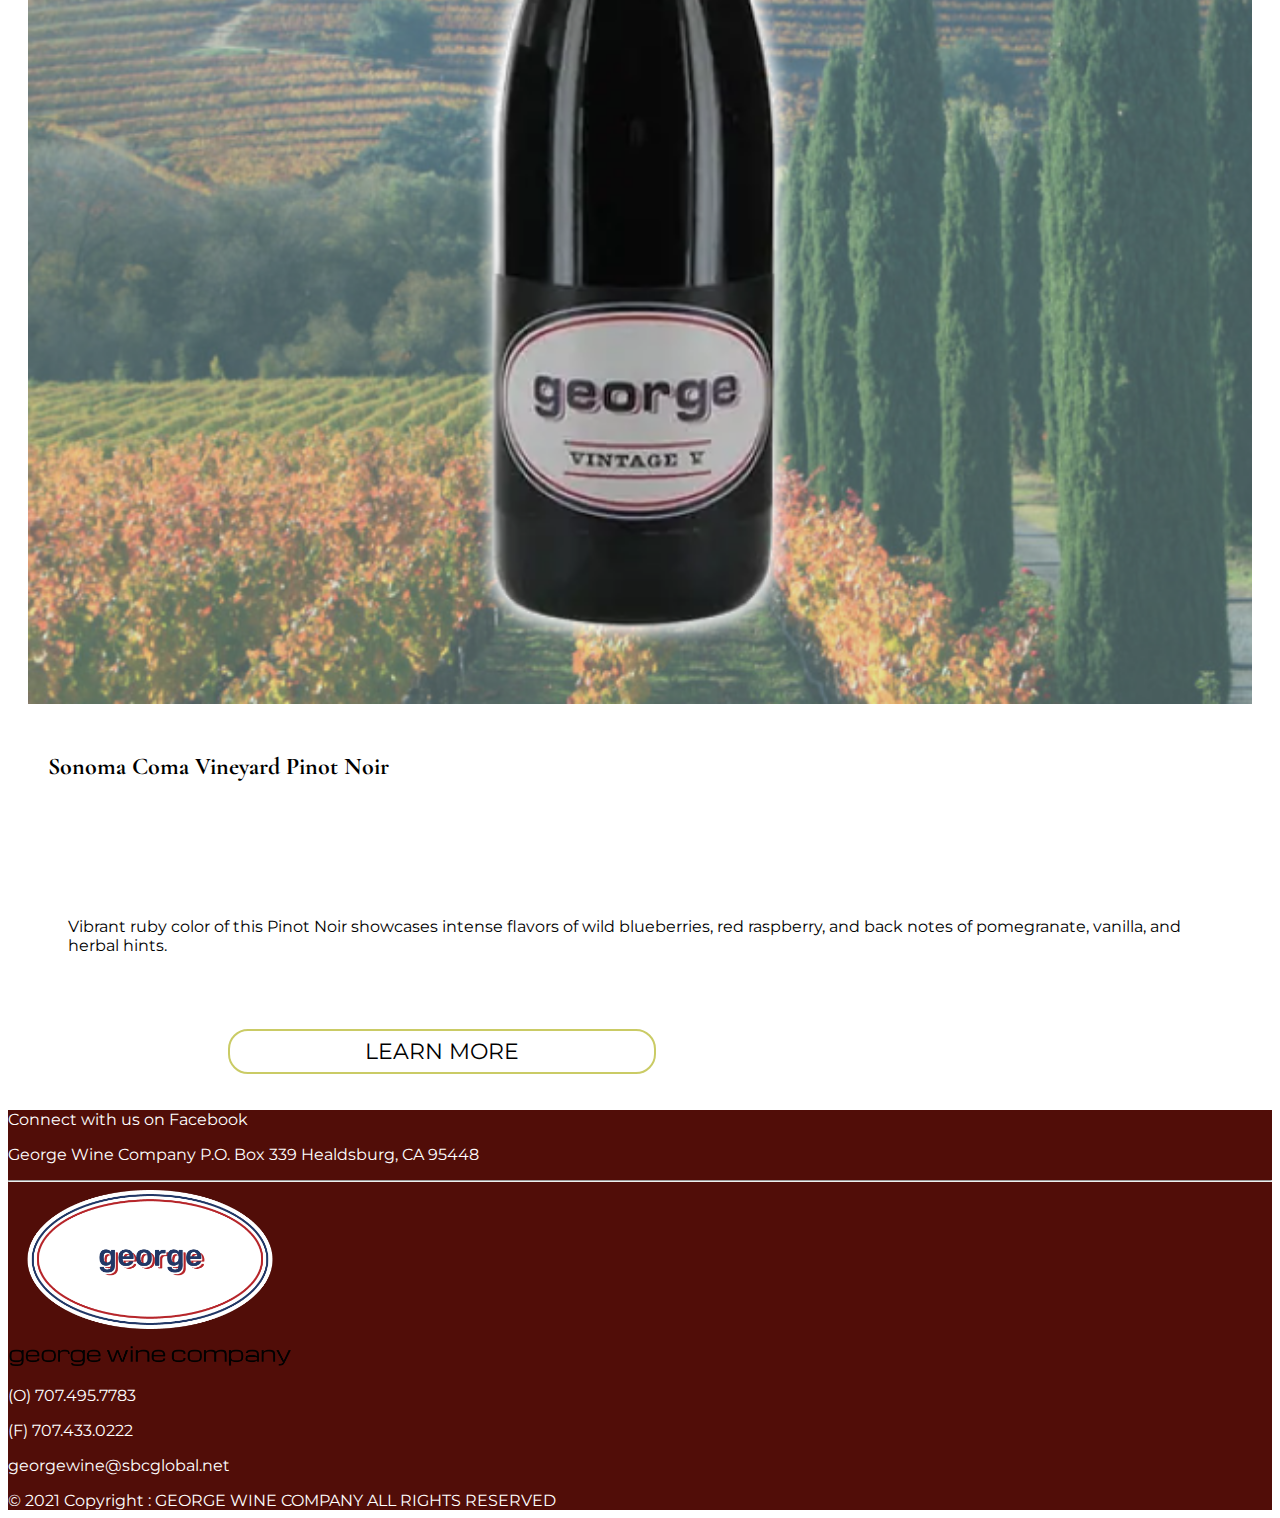
==== commit b682dccb: "Added font & footer" ====
--- a/index.html
+++ b/index.html
@@ -6,6 +6,7 @@
   <meta charset="UTF-8">
   <meta name="viewport" content="width=device-width, initial-scale=1.0">
   <link href="https://fonts.googleapis.com/css2?family=Montserrat:wght@100;300&display=swap" rel="stylesheet">
+  <link href="https://fonts.googleapis.com/css2?family=Cormorant+Garamond:wght@300;500;700&display=swap" rel="stylesheet">
   <title>Team Flerken</title>
   <link href="https://cdn.jsdelivr.net/npm/bootstrap@5.0.2/dist/css/bootstrap.min.css" rel="stylesheet" integrity="sha384-EVSTQN3/azprG1Anm3QDgpJLIm9Nao0Yz1ztcQTwFspd3yD65VohhpuuCOmLASjC" crossorigin="anonymous">
 
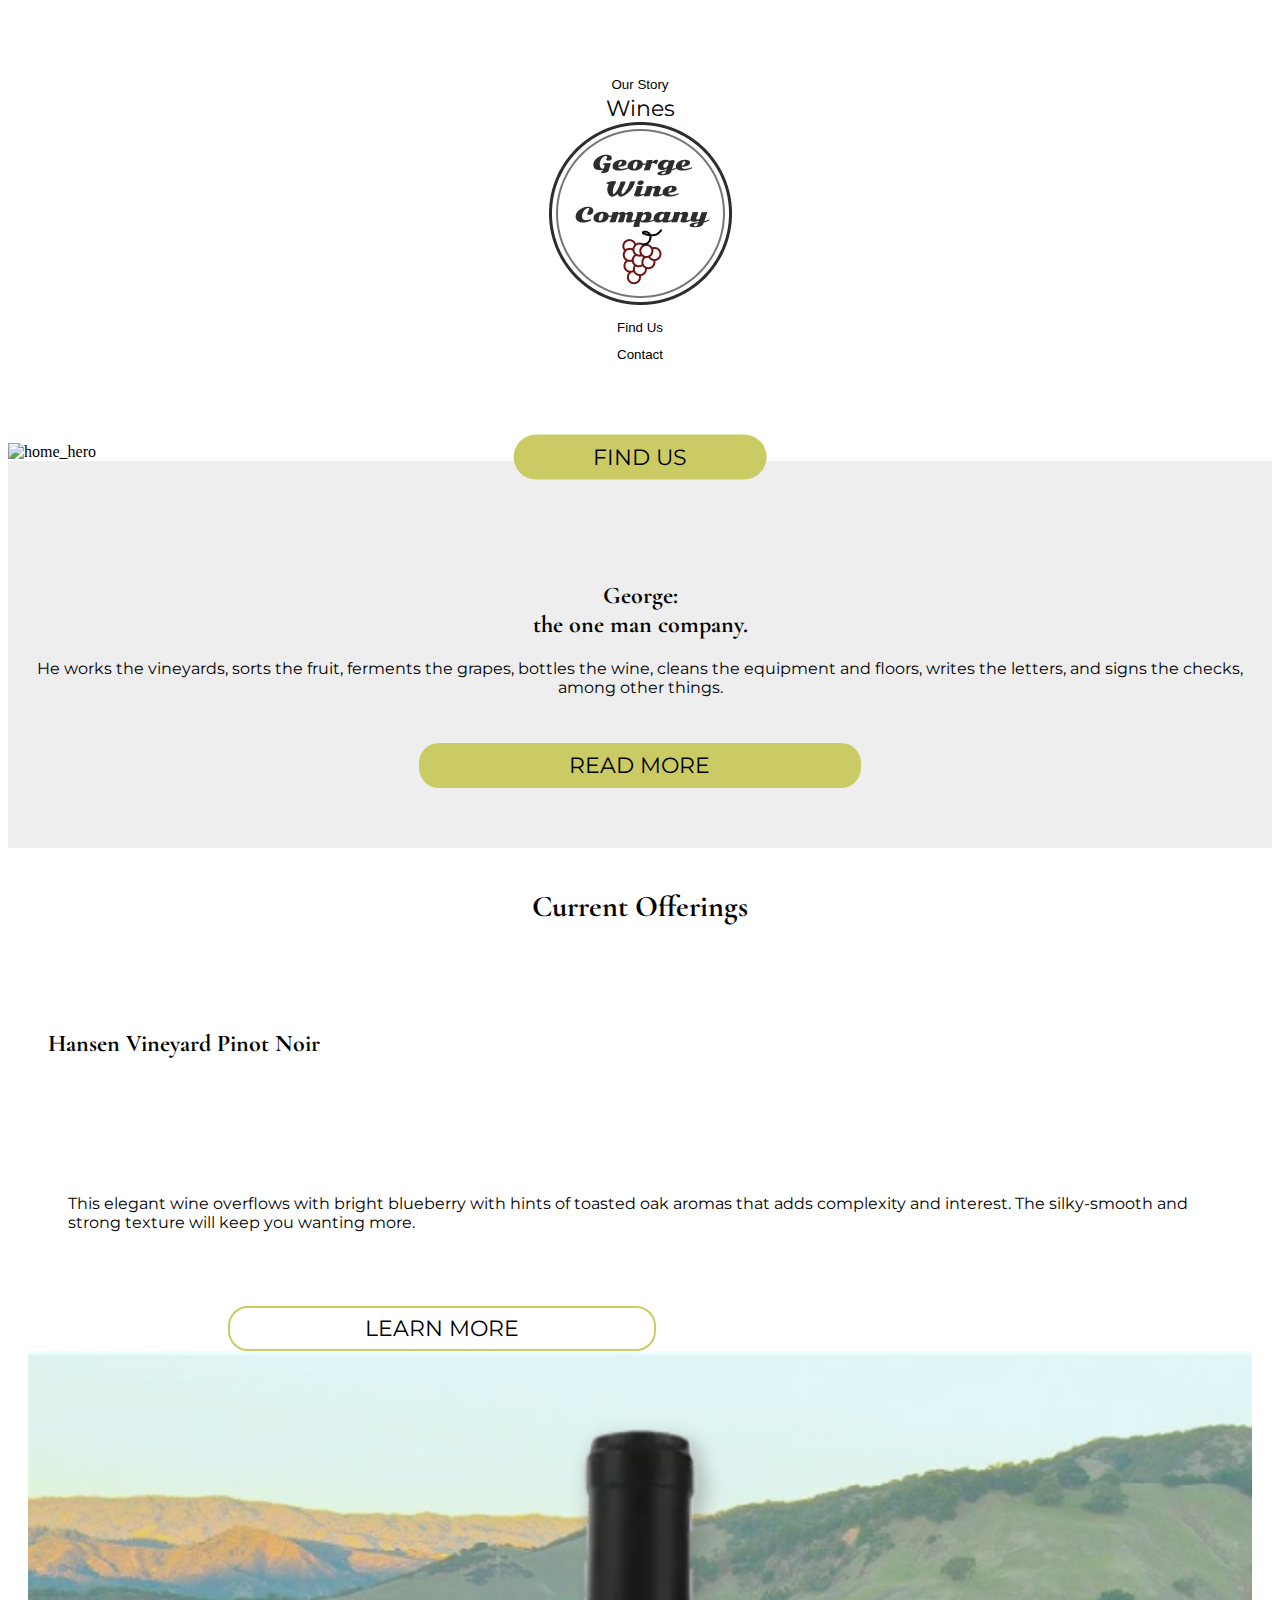
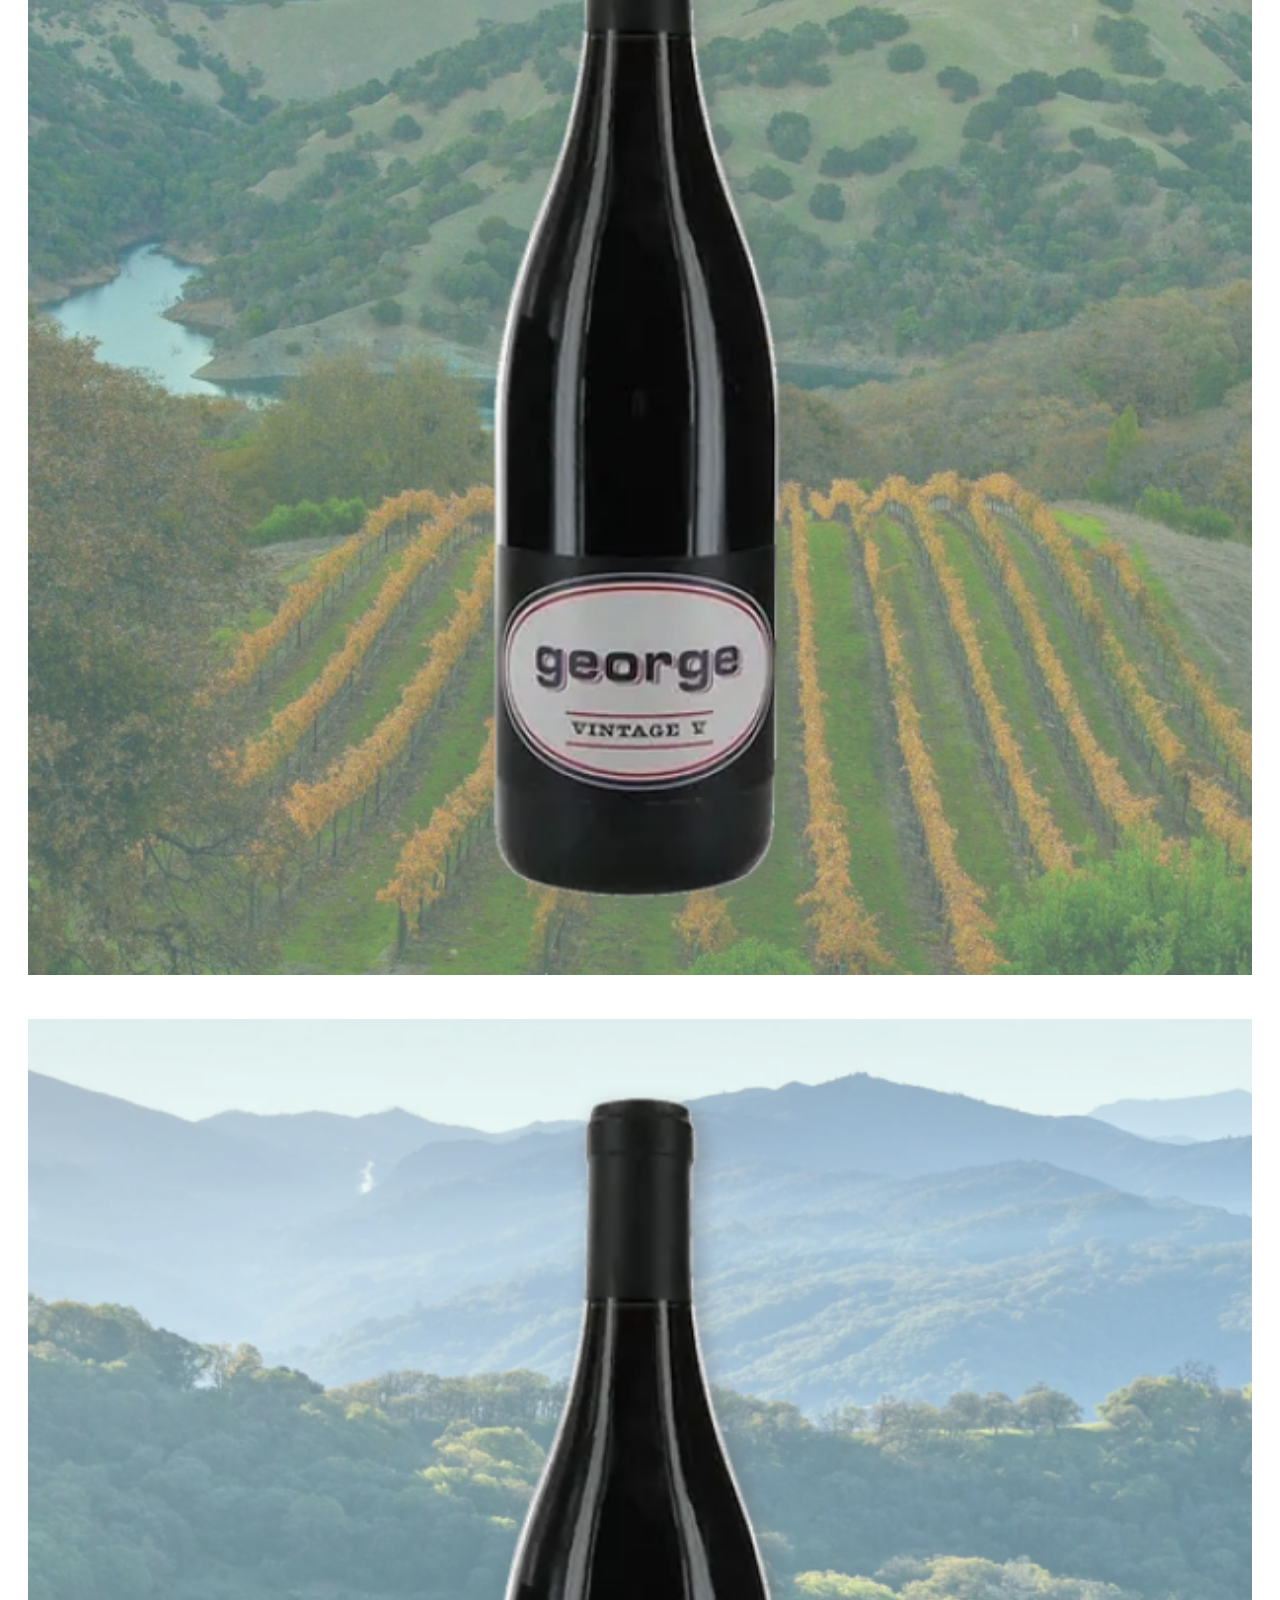
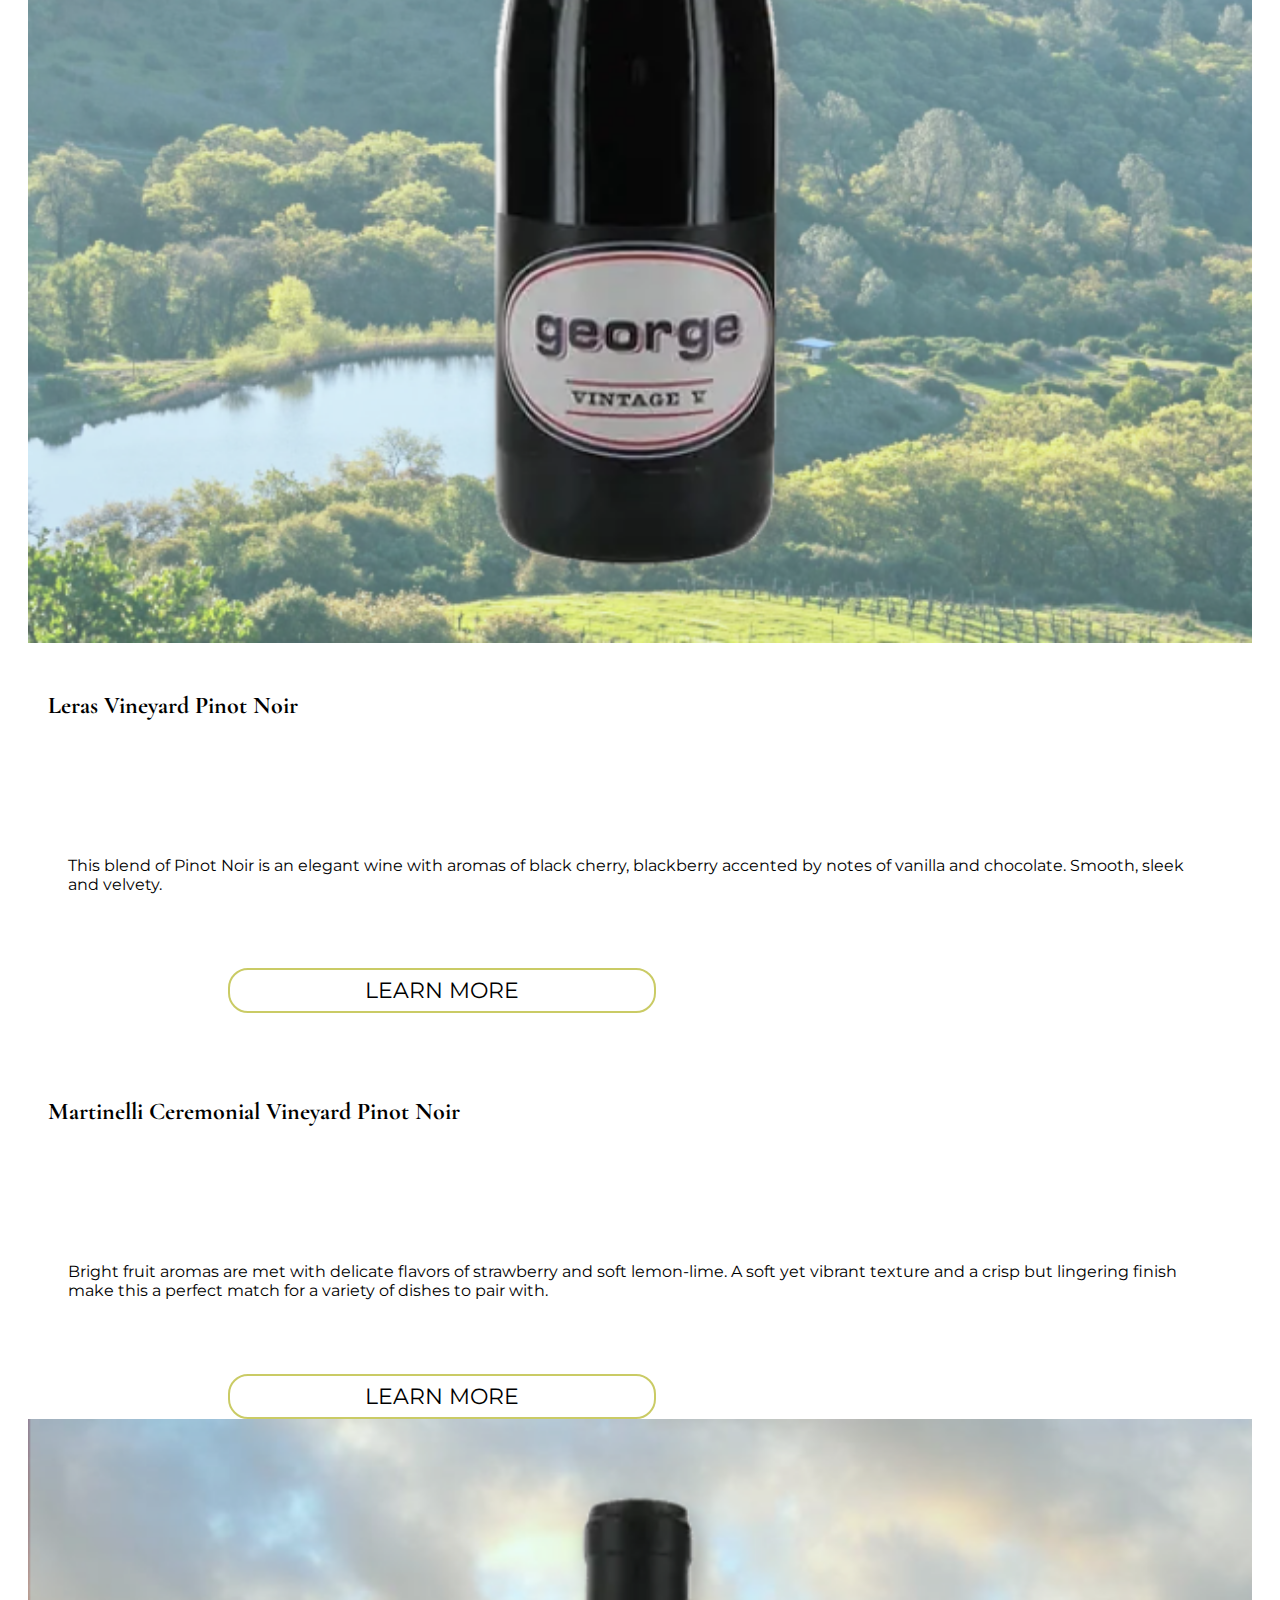
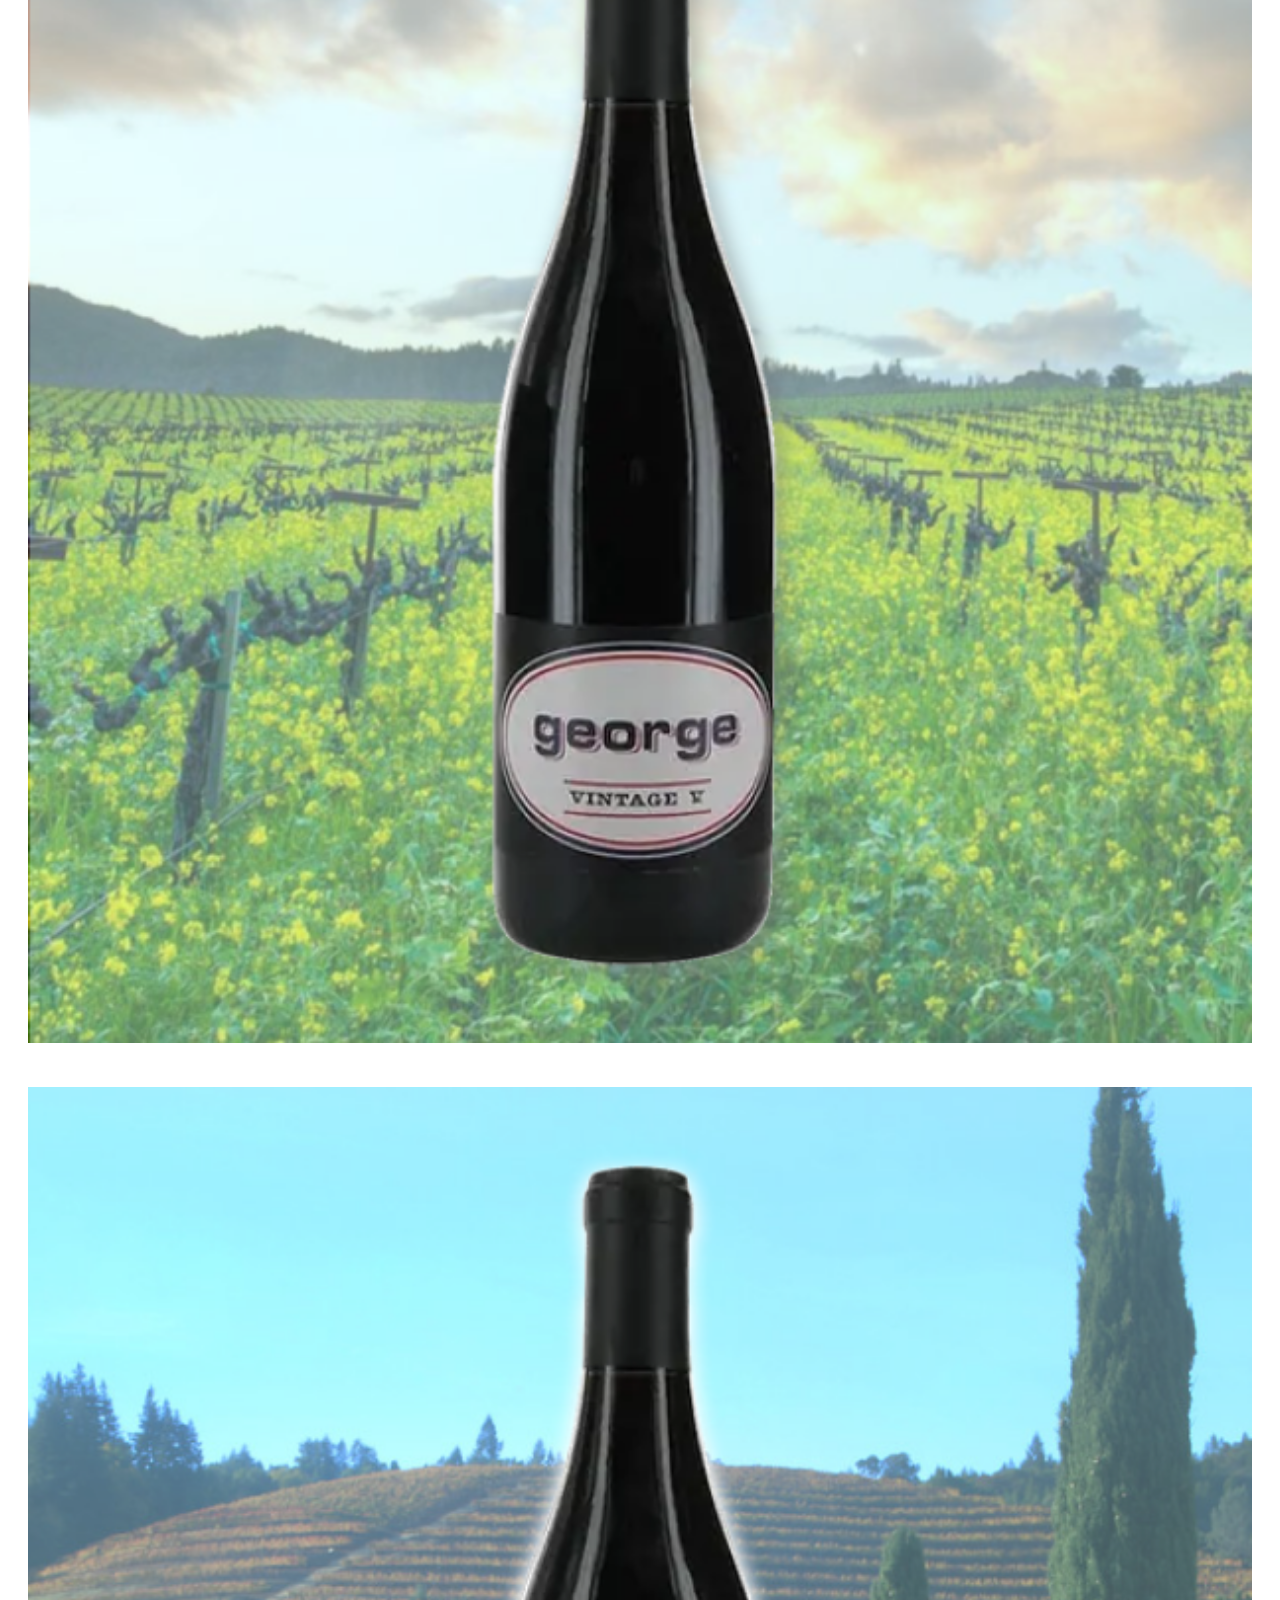
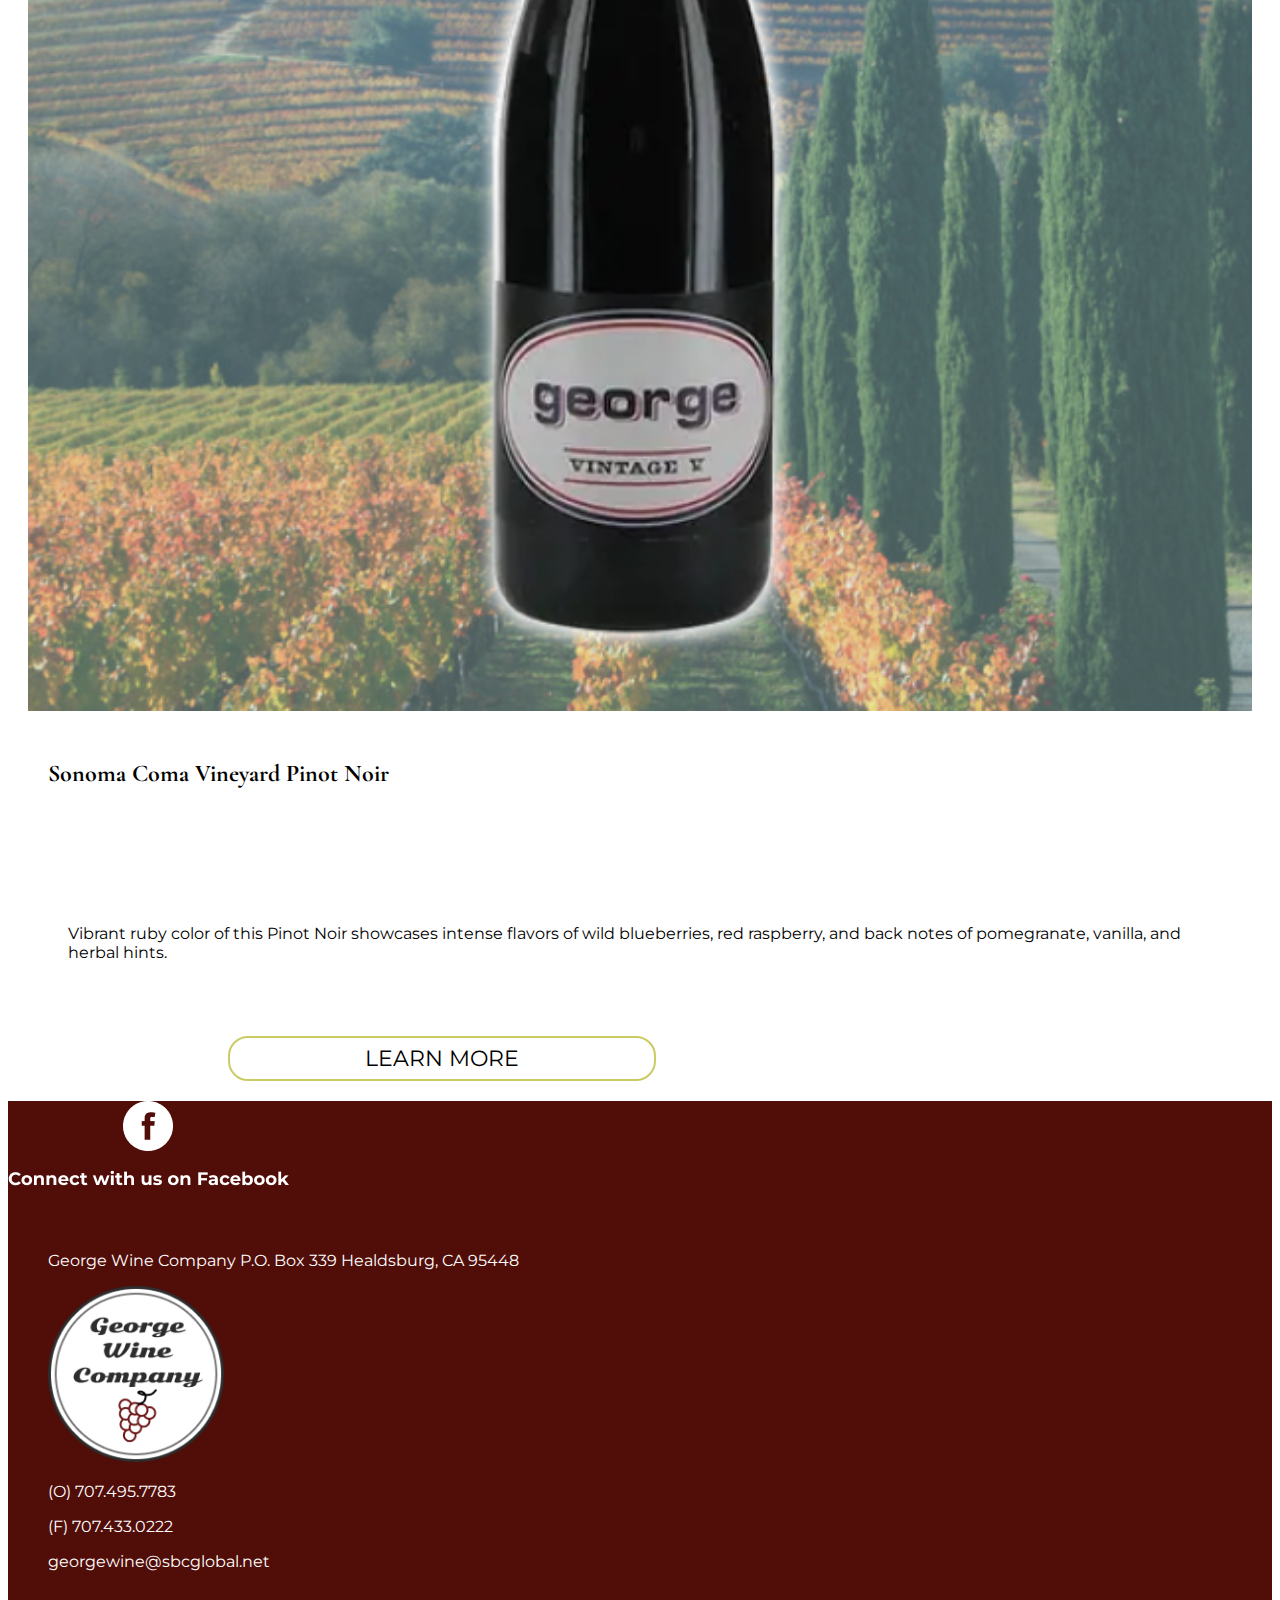
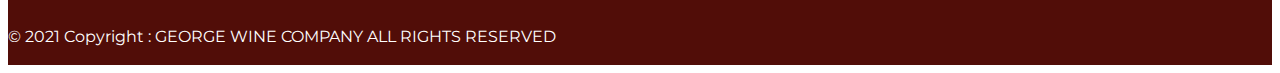
==== commit c586de33: "new logo" ====
--- a/index.html
+++ b/index.html
@@ -17,7 +17,7 @@
   <div class="row header-nav justify-content-center align-items-center">
     <div class="col"><button class="link">Our Story</button></div>
     <div class="col my-wines"><a href="#wines">Wines</a></div>
-    <div class="col"><img src="./images/george_logo_primary.png" alt="george_logo" height="176px"></div>
+    <div class="col"><img src="./images/george_logo_new.png" alt="george_logo"></div>
     <div class="col"><button class="link">Find Us</button></div>
     <div class="col"><button class="link">Contact</button></div>
   </div>
@@ -124,13 +124,18 @@
 <footer class="page-footer font-small blue pt-4">
 
   <!-- Footer Links -->
-  <div class="container text-center text-md-left-5">
-<p>Connect with us on Facebook</p>
+<div class="container-fluid">
+  <div class="container-fb text-center text-md-left-5">
+    <a href="https://www.facebook.com/George-Wine-Company-228493917162413/" target="_blank">
+      <img border="0" alt="FB_logo"img src="./images/Facebook.png" alt="FB_logo"></a>
+
+  <a href="https://www.facebook.com/George-Wine-Company-228493917162413/" target="_blank" Connect with us on Facebook></a>
+
     <!-- Grid row -->
-    <div class="row">
+    <div class="row footer-main-row justify-content-center align-items-center">
 
       <!-- Grid column -->
-      <div class="col-md-2 mt-md-3 mt-3">
+      <div class="col-sm-2 md-4">
 
         <!-- Content -->
         <p>George Wine Company
@@ -138,21 +143,18 @@
           Healdsburg, CA 95448</p>
 
       </div>
-      <!-- Grid column -->
-
-      <hr class="clearfix w-100 d-md-none pb-3">
 
       <!-- Grid column -->
-      <div class="col-md-8 mb-md-0 mb-3">
+      <div class="col-md-6 mb-md-0 mb-3">
 
        <!-- Logo -->
-        <div class="col"><img src="./images/george_logo_primary.png" alt="george_logo" height="176px"></div>
+        <div class="col george_logo"><img src="./images/george_logo_new.png" alt="george_logo" height="176px"></div>
        
       </div>
       <!-- Grid column -->
 
       <!-- Grid column -->
-      <div class="col-md-2 mb-md-0 mb-3">
+      <div class="col-sm-2 md-4">
 
         <!-- Contacts -->
         <p>
@@ -175,7 +177,8 @@
   <div class="footer-copyright text-center py-3">© 2021 Copyright : GEORGE WINE COMPANY ALL RIGHTS RESERVED 
   </div>
   <!-- Copyright -->
-
+  </div>
+  <br>
 </footer>
 <!-- Footer -->
 
--- a/CSS/style.css
+++ b/CSS/style.css
@@ -3,6 +3,7 @@
   font-family: 'Montserrat', sans-serif;
   font-size: 22px;
   padding: 60px;
+  text-align: center;
 }
 
 button.link {
@@ -173,6 +174,10 @@
   box-shadow: 0 4px 8px 0 rgba(0, 0, 0, 0.2), 0 6px 20px 0 rgba(0, 0, 0, 0.19);
   font-weight: bold;
   font-family: 'Montserrat', sans-serif;
+}
+
+.footer-main-row{
+  padding: 40px;
 }
 
 #back2Top {
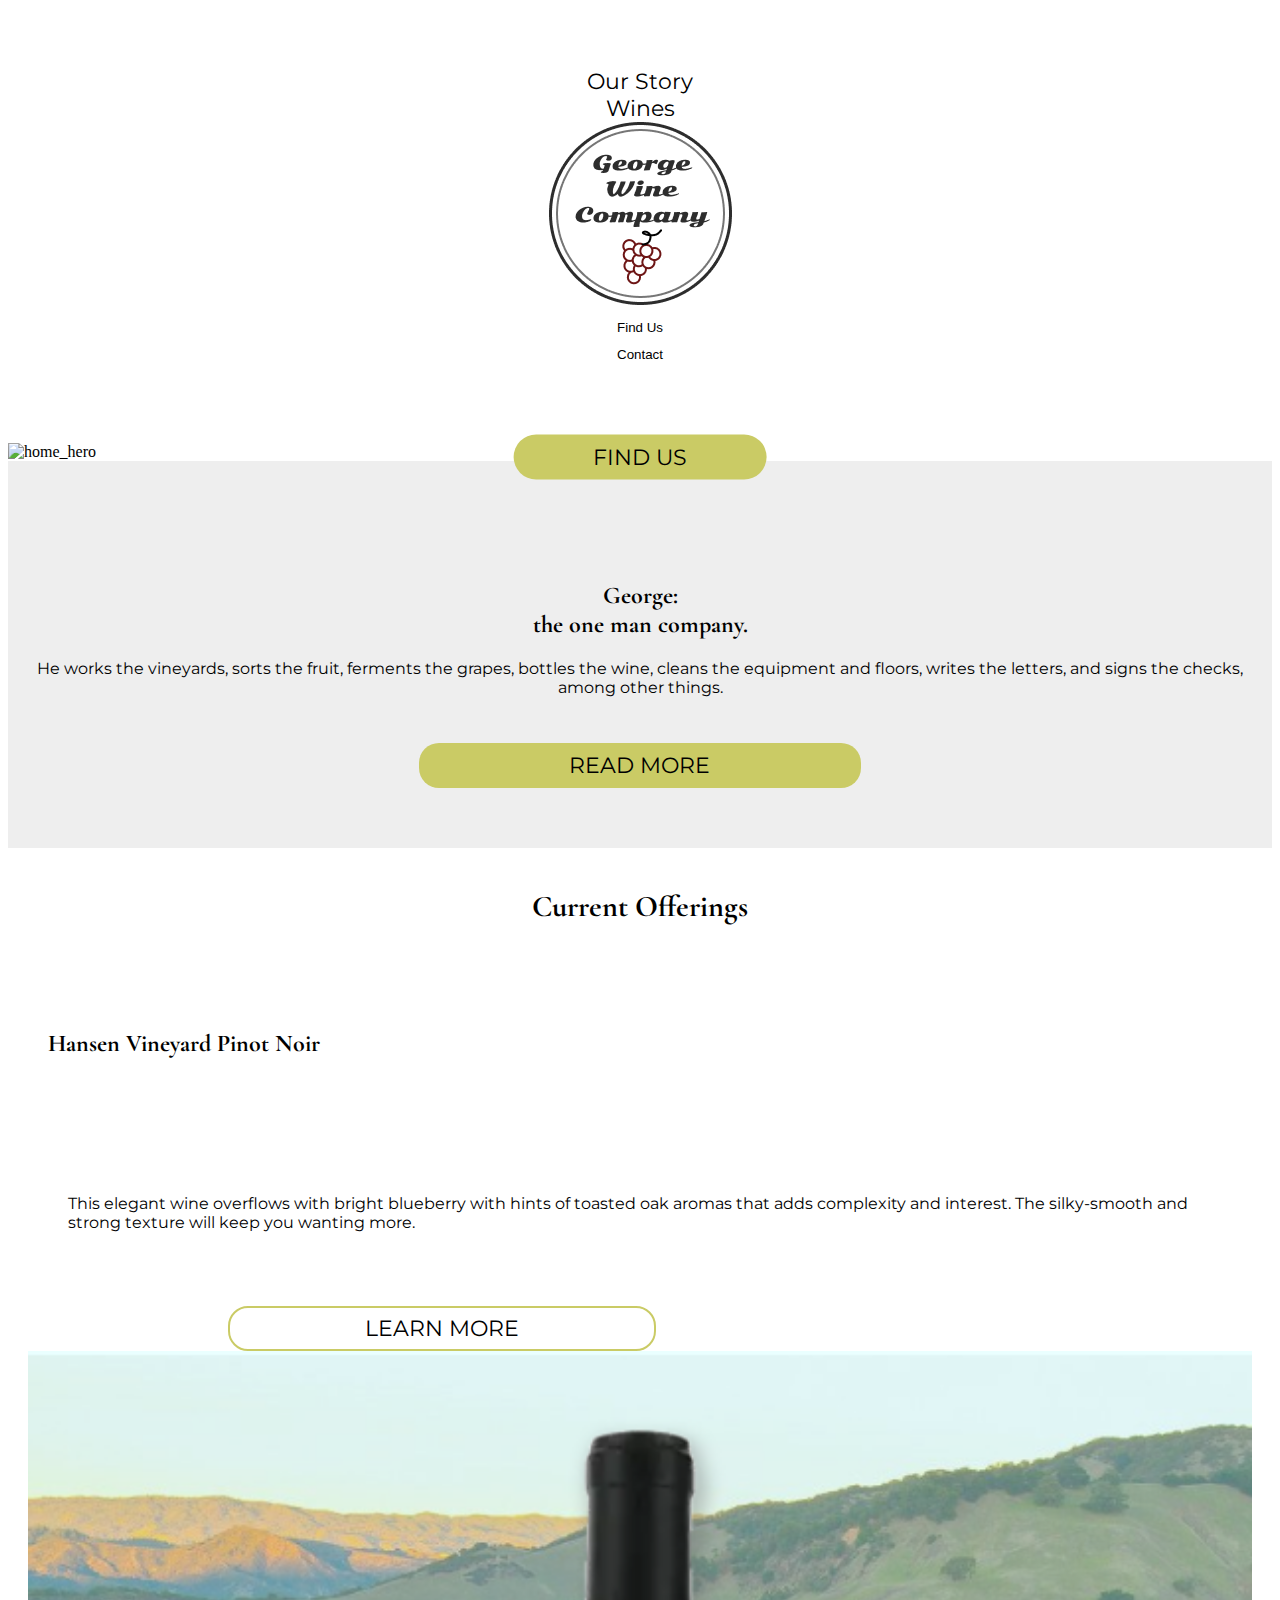
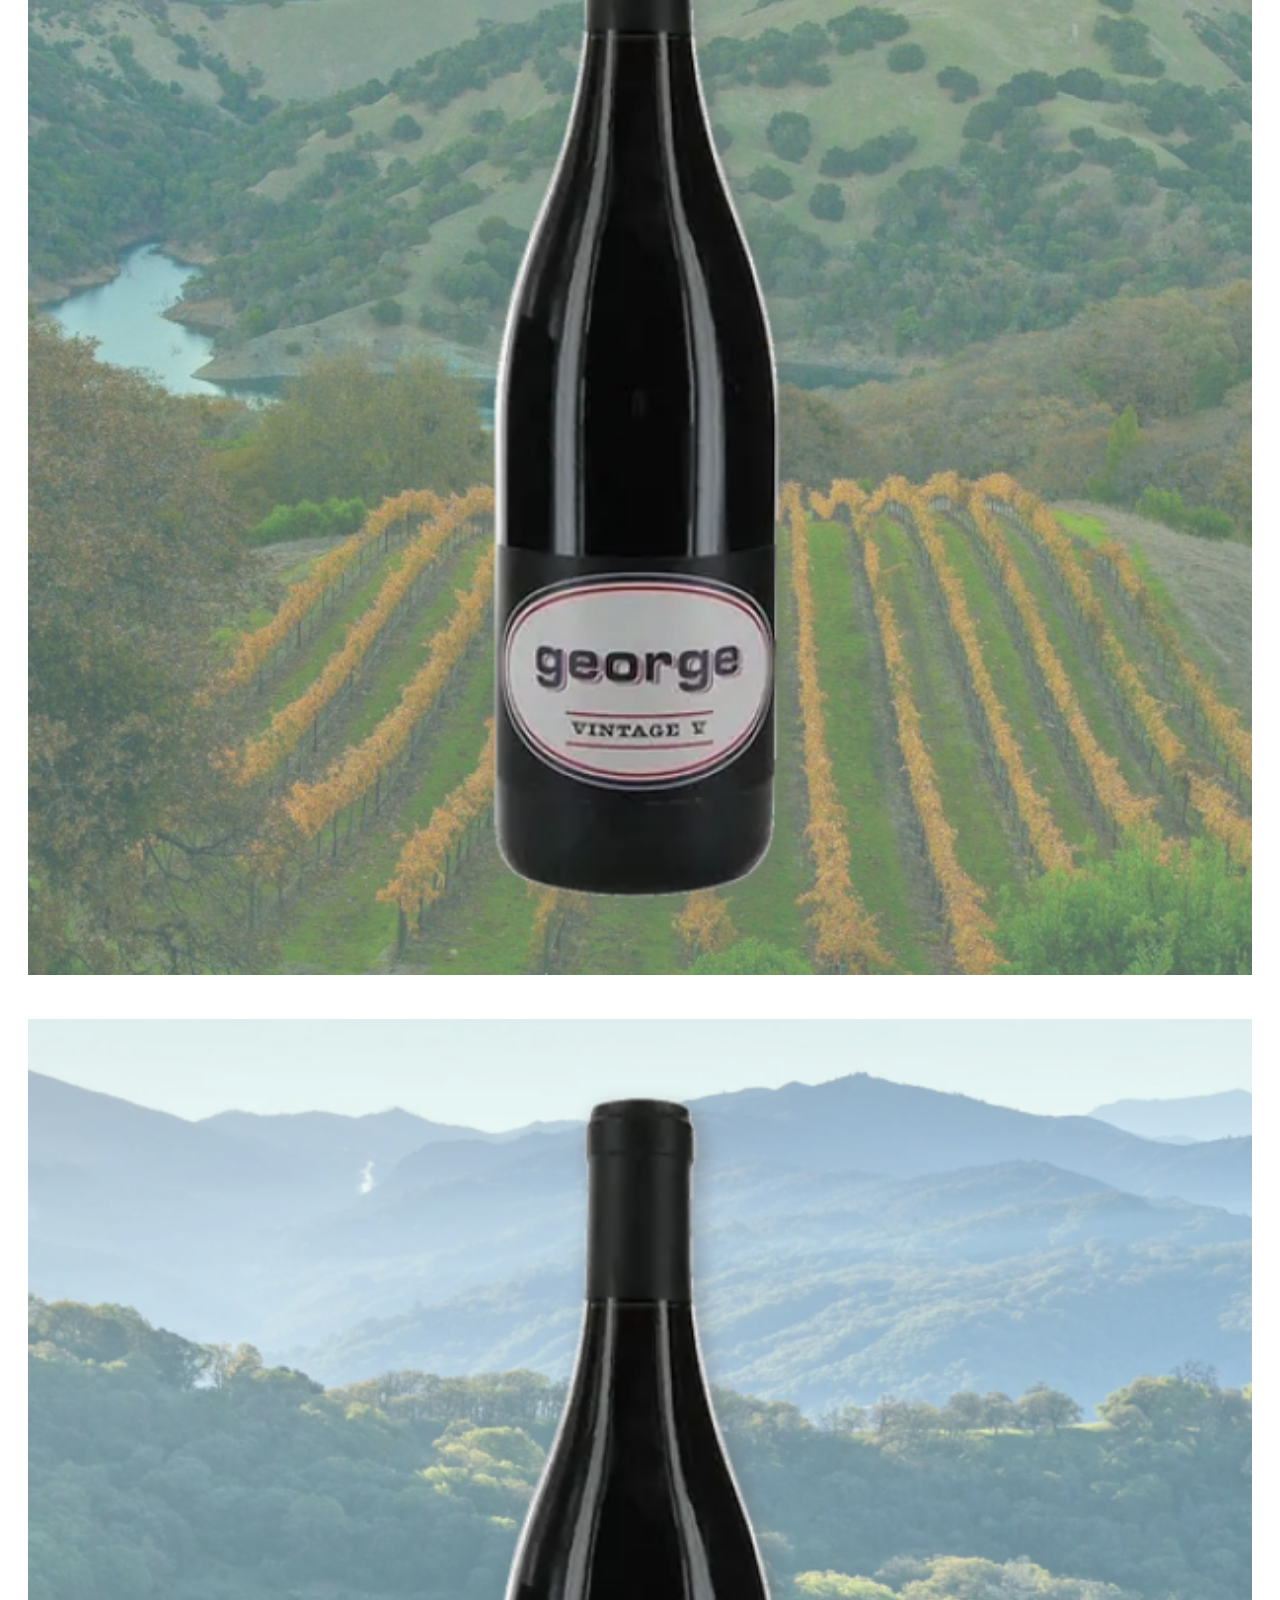
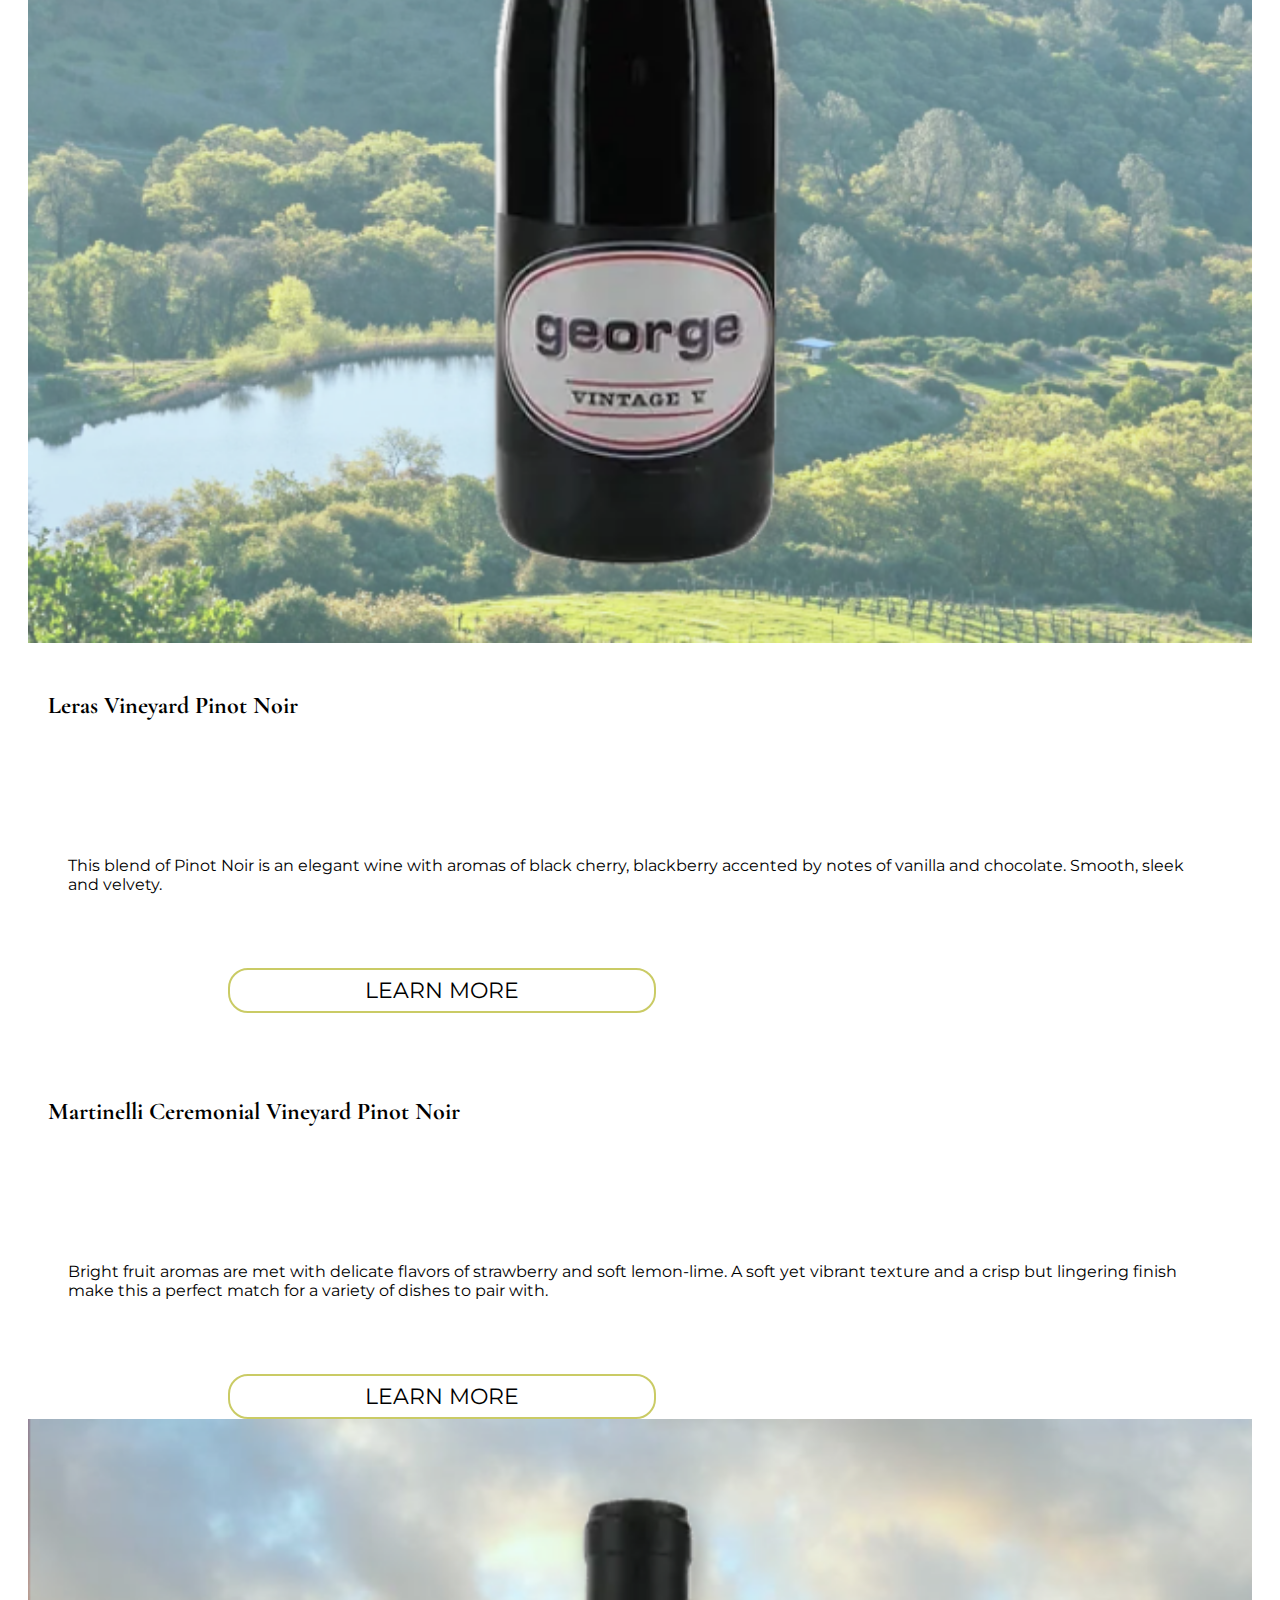
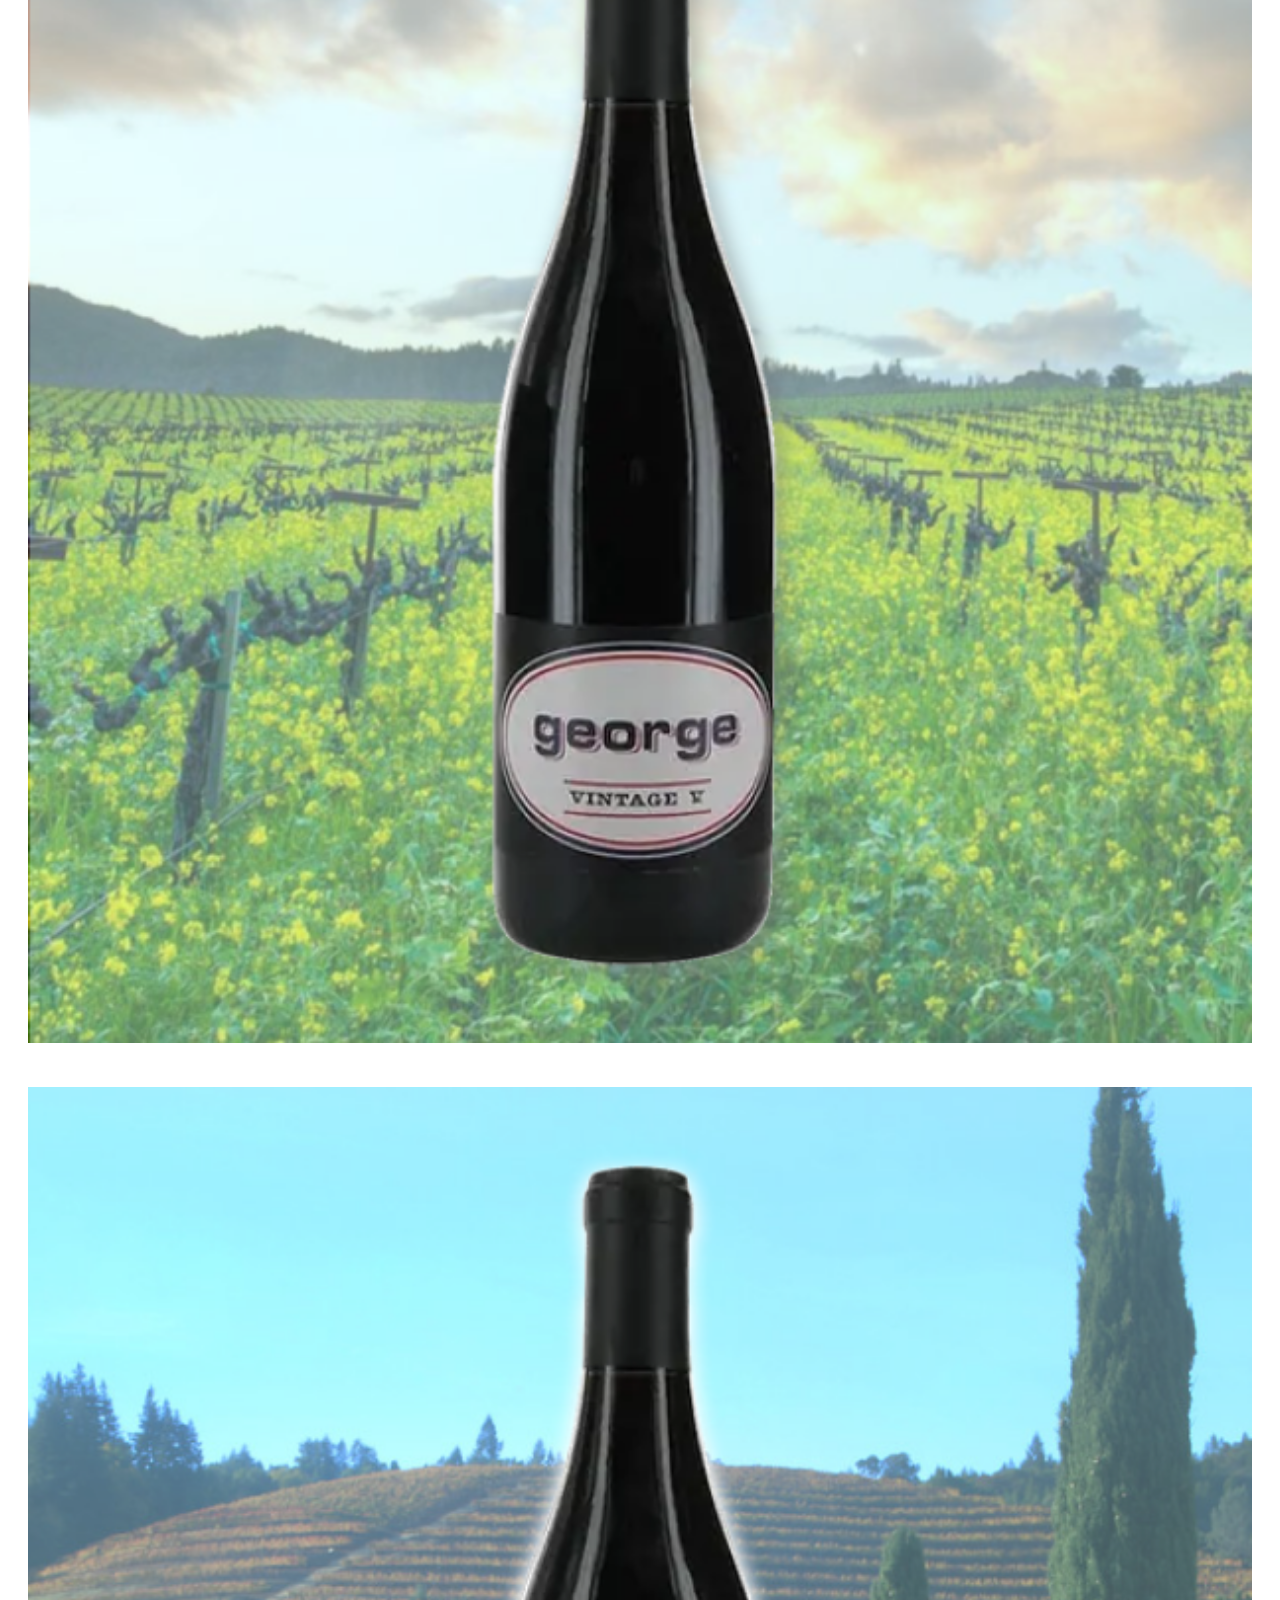
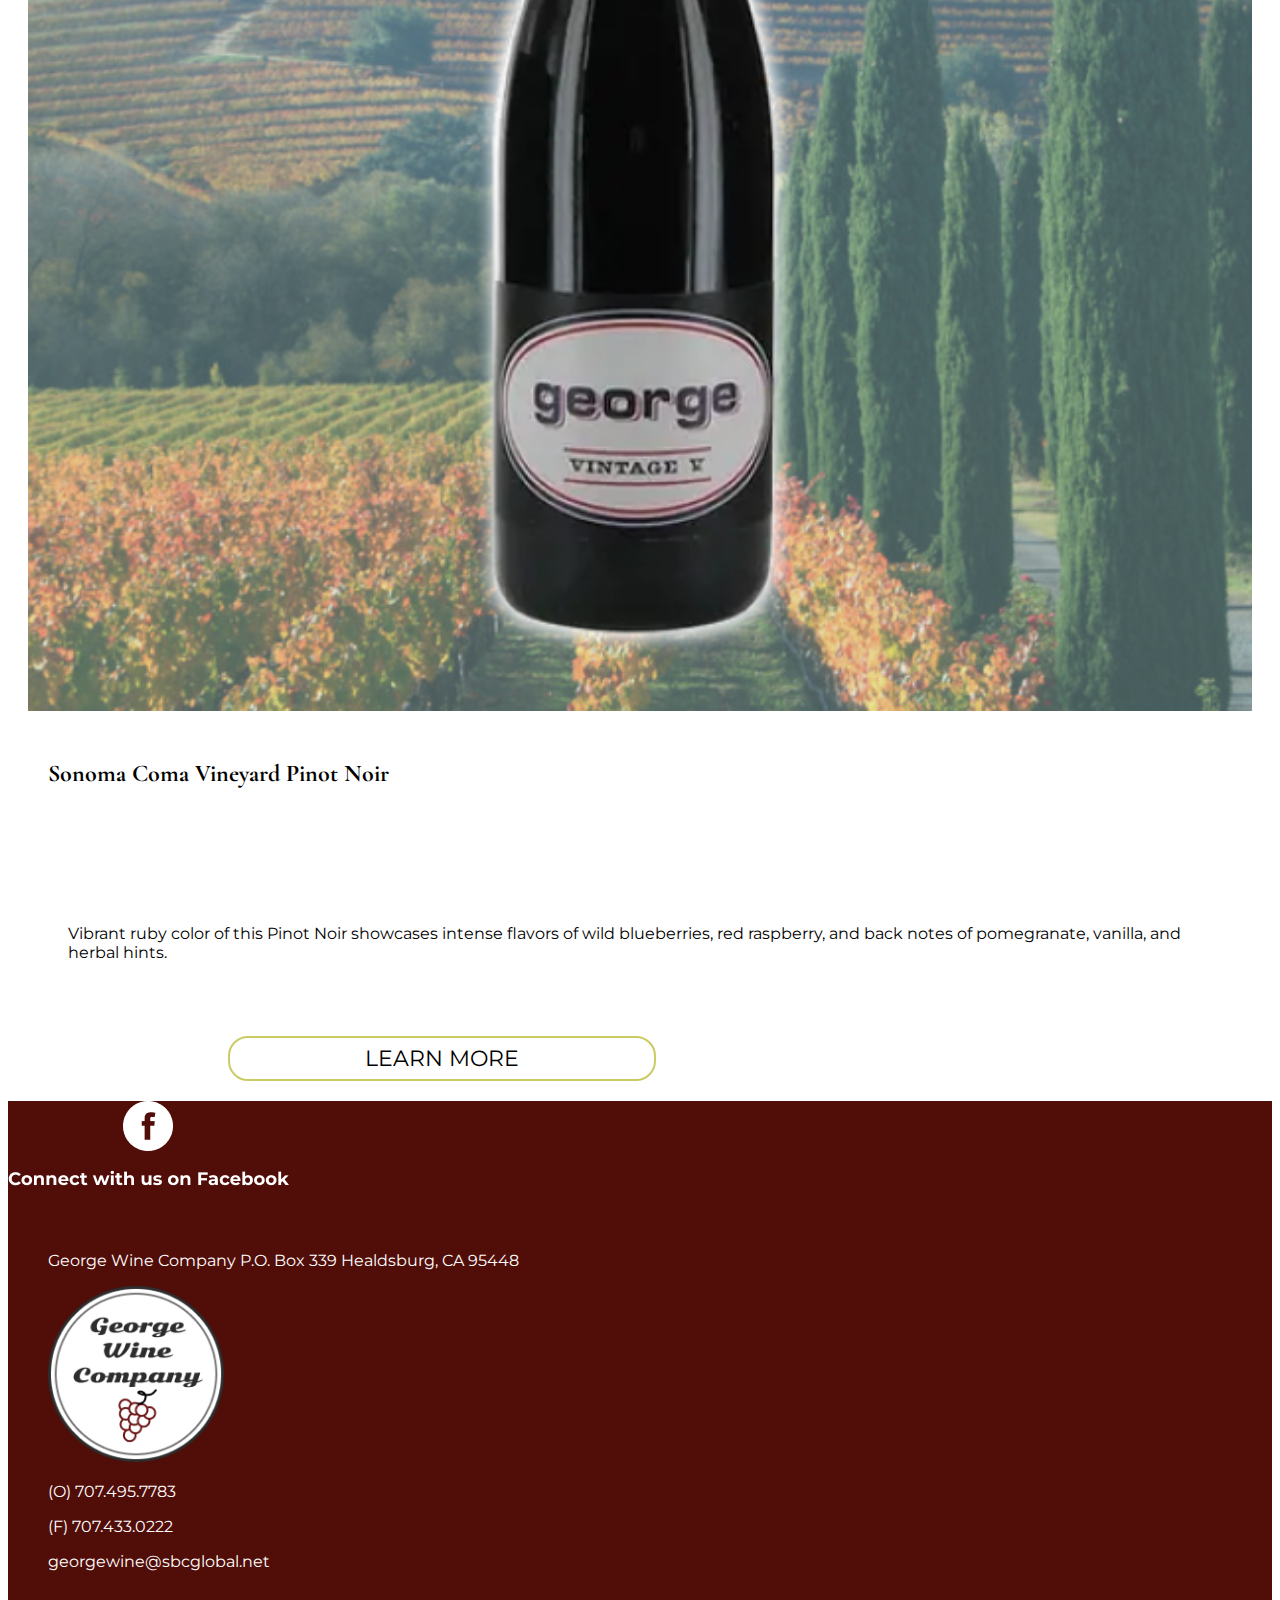
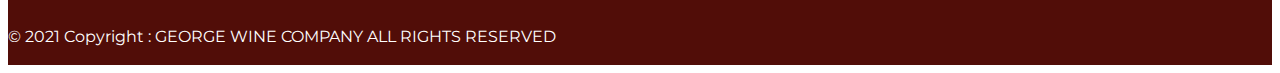
==== commit b54b4ac0: "update links" ====
--- a/index.html
+++ b/index.html
@@ -13,20 +13,25 @@
 </head>
 
 <body>
+  <!-- Header -->
 <div class="container-fluid">
   <div class="row header-nav justify-content-center align-items-center">
-    <div class="col"><button class="link">Our Story</button></div>
+    <div class="col my-wines"><a href="about.html">Our Story</a></div>
     <div class="col my-wines"><a href="#wines">Wines</a></div>
-    <div class="col"><img src="./images/george_logo_new.png" alt="george_logo"></div>
+    <div class=col><a href="index.html"><img alt="logo" src="./images/george_logo_new.png">
+    </a>
+  </div>
     <div class="col"><button class="link">Find Us</button></div>
     <div class="col"><button class="link">Contact</button></div>
   </div>
 </div>
   <br>
+  <!-- Hero -->
 <div class="hero">
   <span class="border-top"></span>
   <span class="border border-1"></span>
 
+  <!-- About -->
   <div class="row">
     <img src="./images/hero_home.png" class="img-fluid" alt="home_hero">
     <button class="hero-btn">FIND US</button>
@@ -44,11 +49,11 @@
     <p>
       He works the vineyards, sorts the fruit, ferments the grapes, bottles the wine, cleans the equipment and floors, writes the letters, and signs the checks, among other things.
     </p>
-      <button class="read-more">READ MORE</button>
+      <button class="read-more"><a href="about.html">READ MORE</a></button>
     </div>
   </div>
 
-
+<!-- Current Offerings -->
 <div class="container">
   <section id="wines"></section>
   <div class="row current-offerings">
--- a/CSS/style.css
+++ b/CSS/style.css
@@ -1,4 +1,5 @@
-/* Container needed to position the button. Adjust the width as needed */
+html { scroll-behavior: smooth; }
+
 .header-nav{
   font-family: 'Montserrat', sans-serif;
   font-size: 22px;
@@ -100,6 +101,17 @@
   border: none;
   border-radius: 20px;
   font-family: 'Montserrat', sans-serif;
+}
+
+.read-more a{
+  text-decoration: none;
+  color: black;
+}
+
+.read-more:hover a{
+  text-decoration: none;
+  color: black;
+  font-weight: bold;
 }
   
 .read-more:hover{
@@ -203,6 +215,7 @@
   box-shadow: inset -1px 1px 4px rgba(0, 0, 0, 0.25);
   backdrop-filter: blur(20px);
   border-radius: 10px;
+  align-items: center;
 }
 #back2Top:hover {
   background-color: 255, 255, 255, 0.50;
@@ -215,5 +228,21 @@
   color: white;
 }
 
-
-html { scroll-behavior: smooth; }+/* Our Story Page */
+.george-story{
+  background-color:#EEEEEE;
+  justify-content: center;
+  align-items: center;
+  padding-top: 80px;
+  padding-bottom: 80px;
+  border-bottom: #CACB65;
+  border-width: 15px;
+  text-align: center;
+  font-family: 'Cormorant Garamond', serif;
+}
+
+.george-story p{
+  font-family: 'Montserrat', sans-serif;
+  justify-content: center;
+}
+
